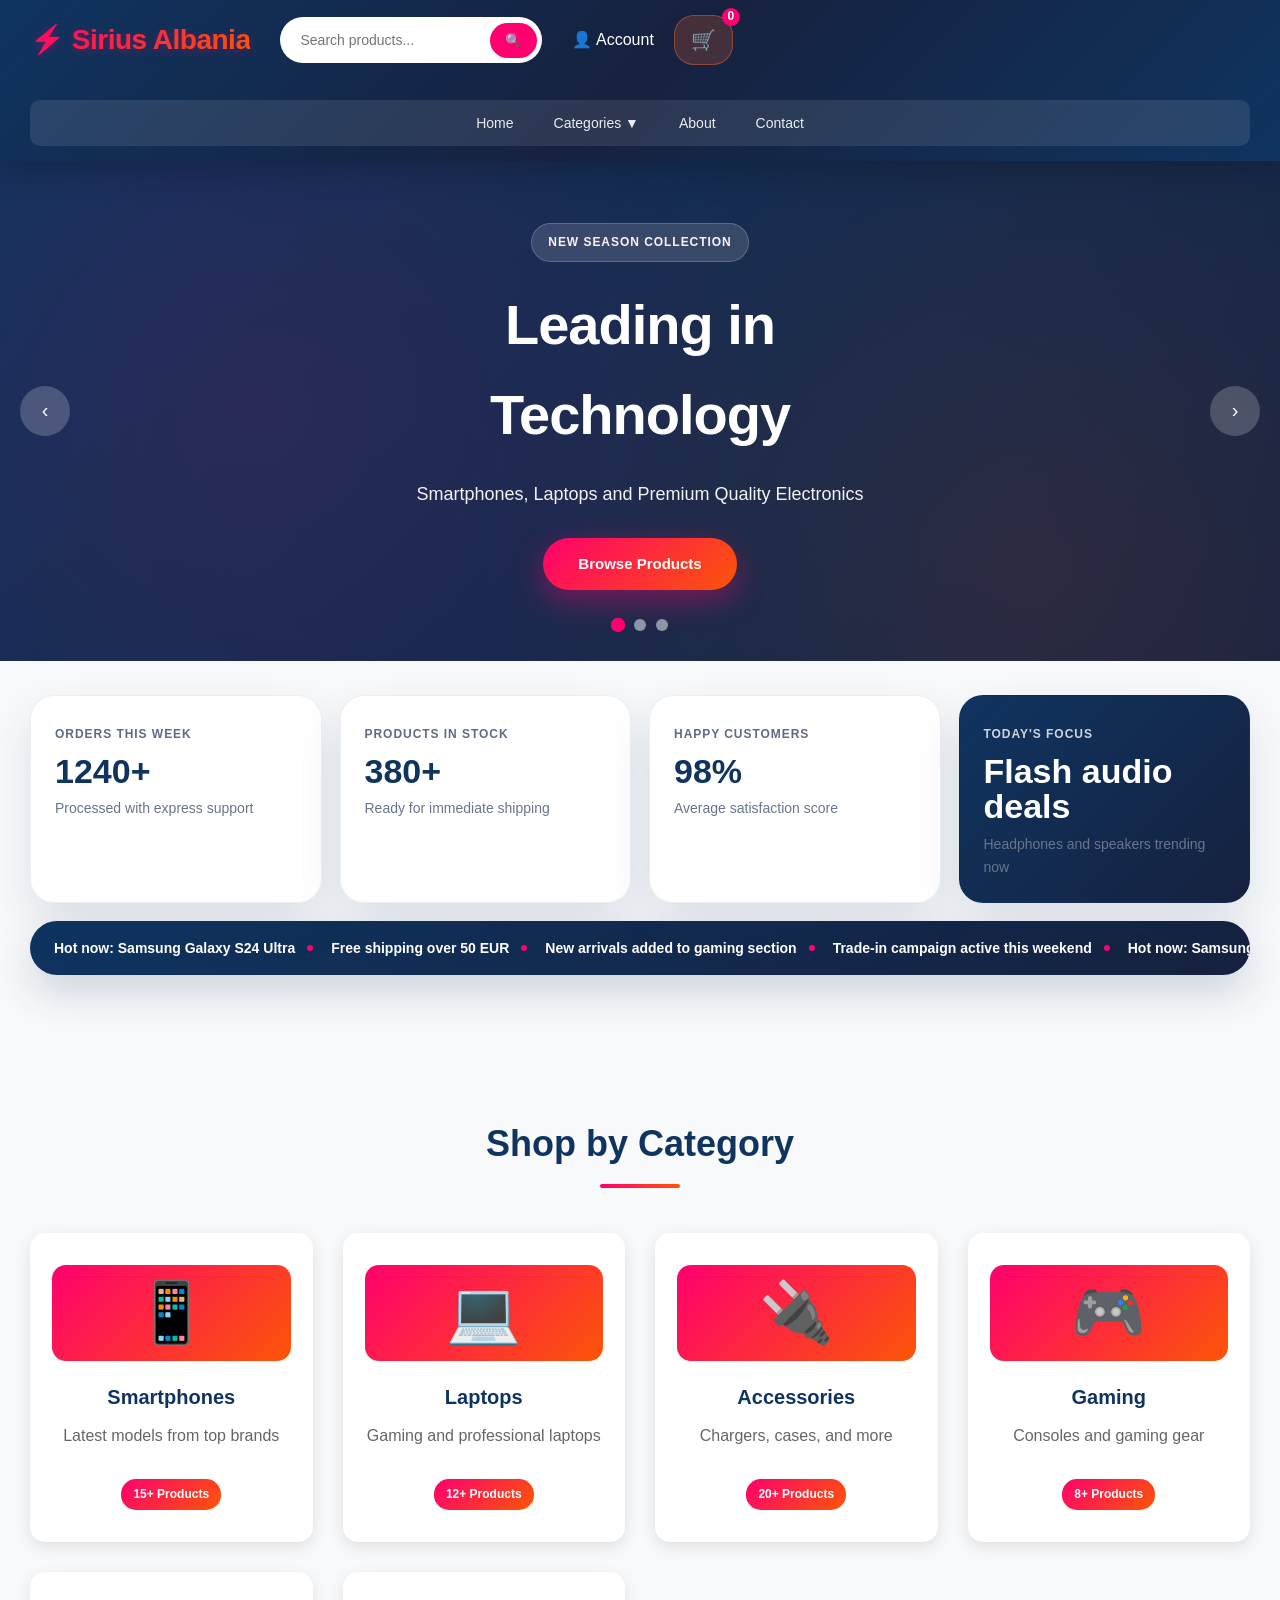
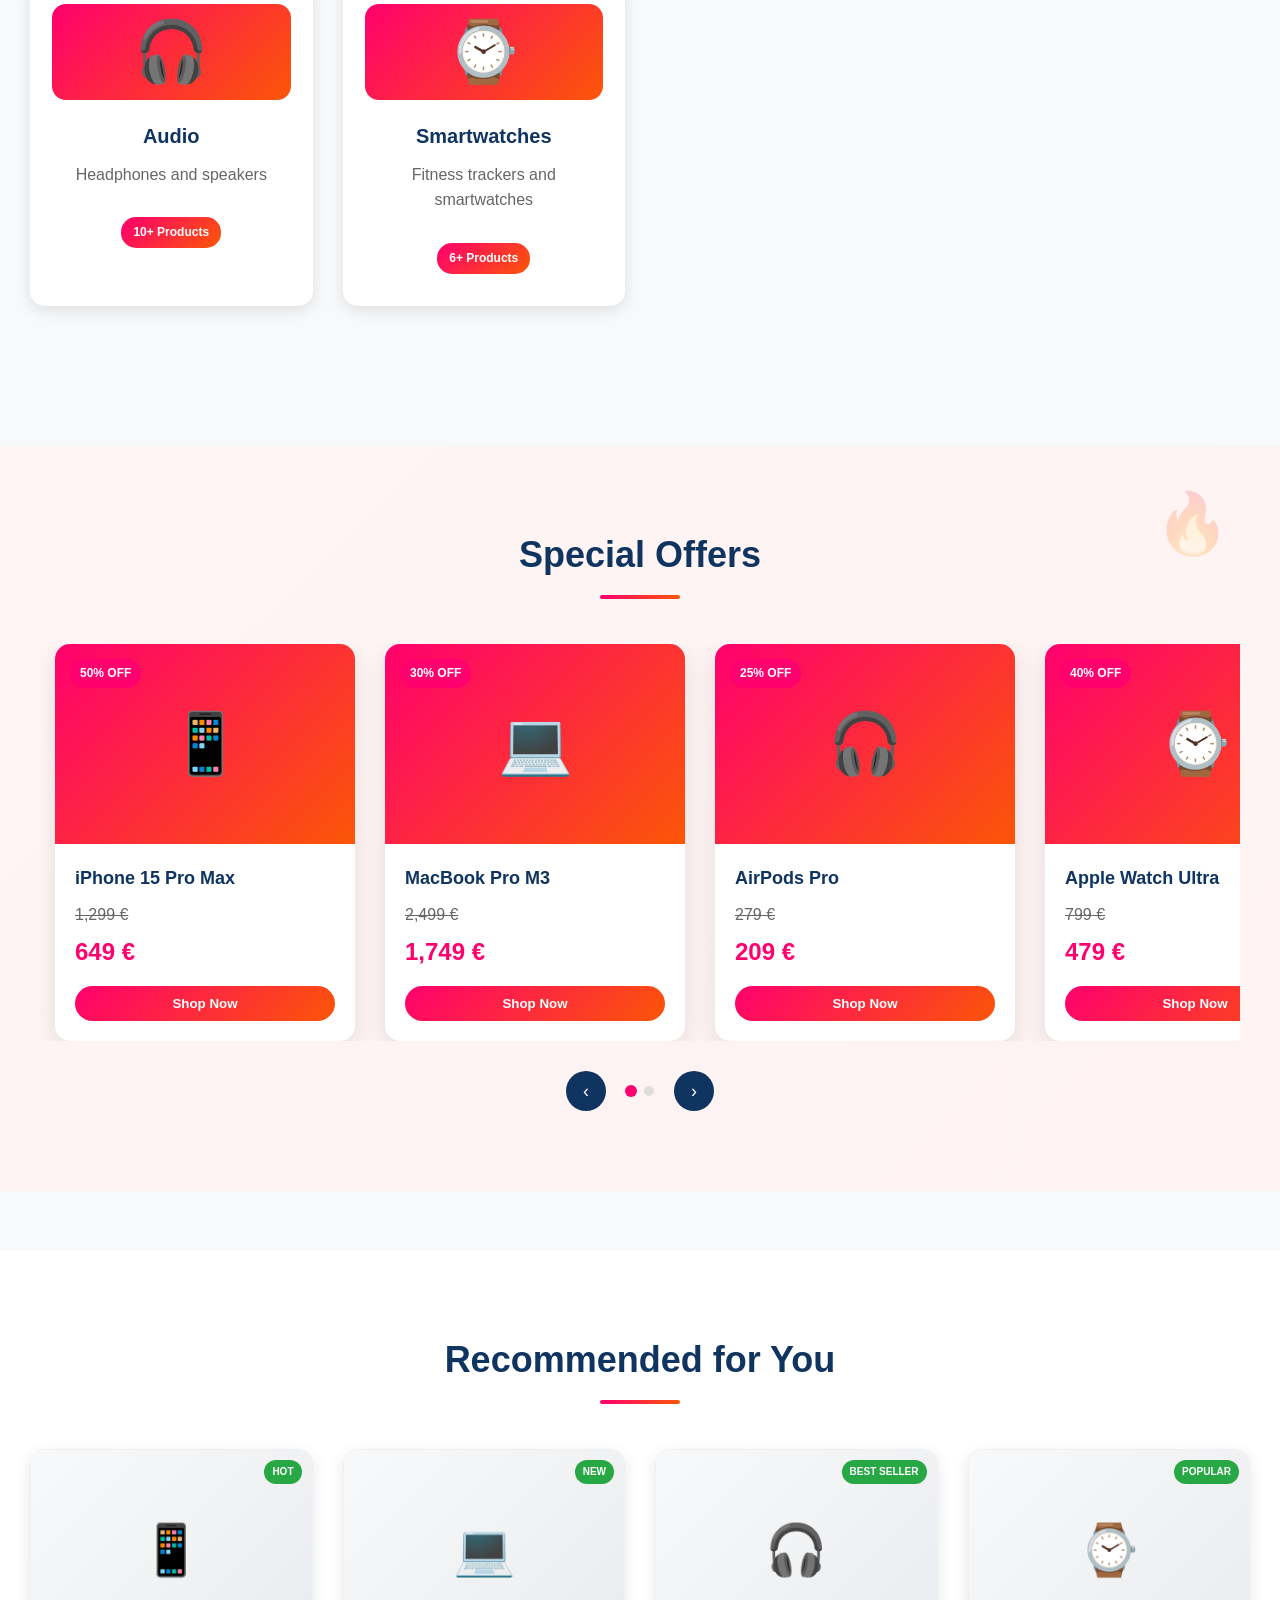
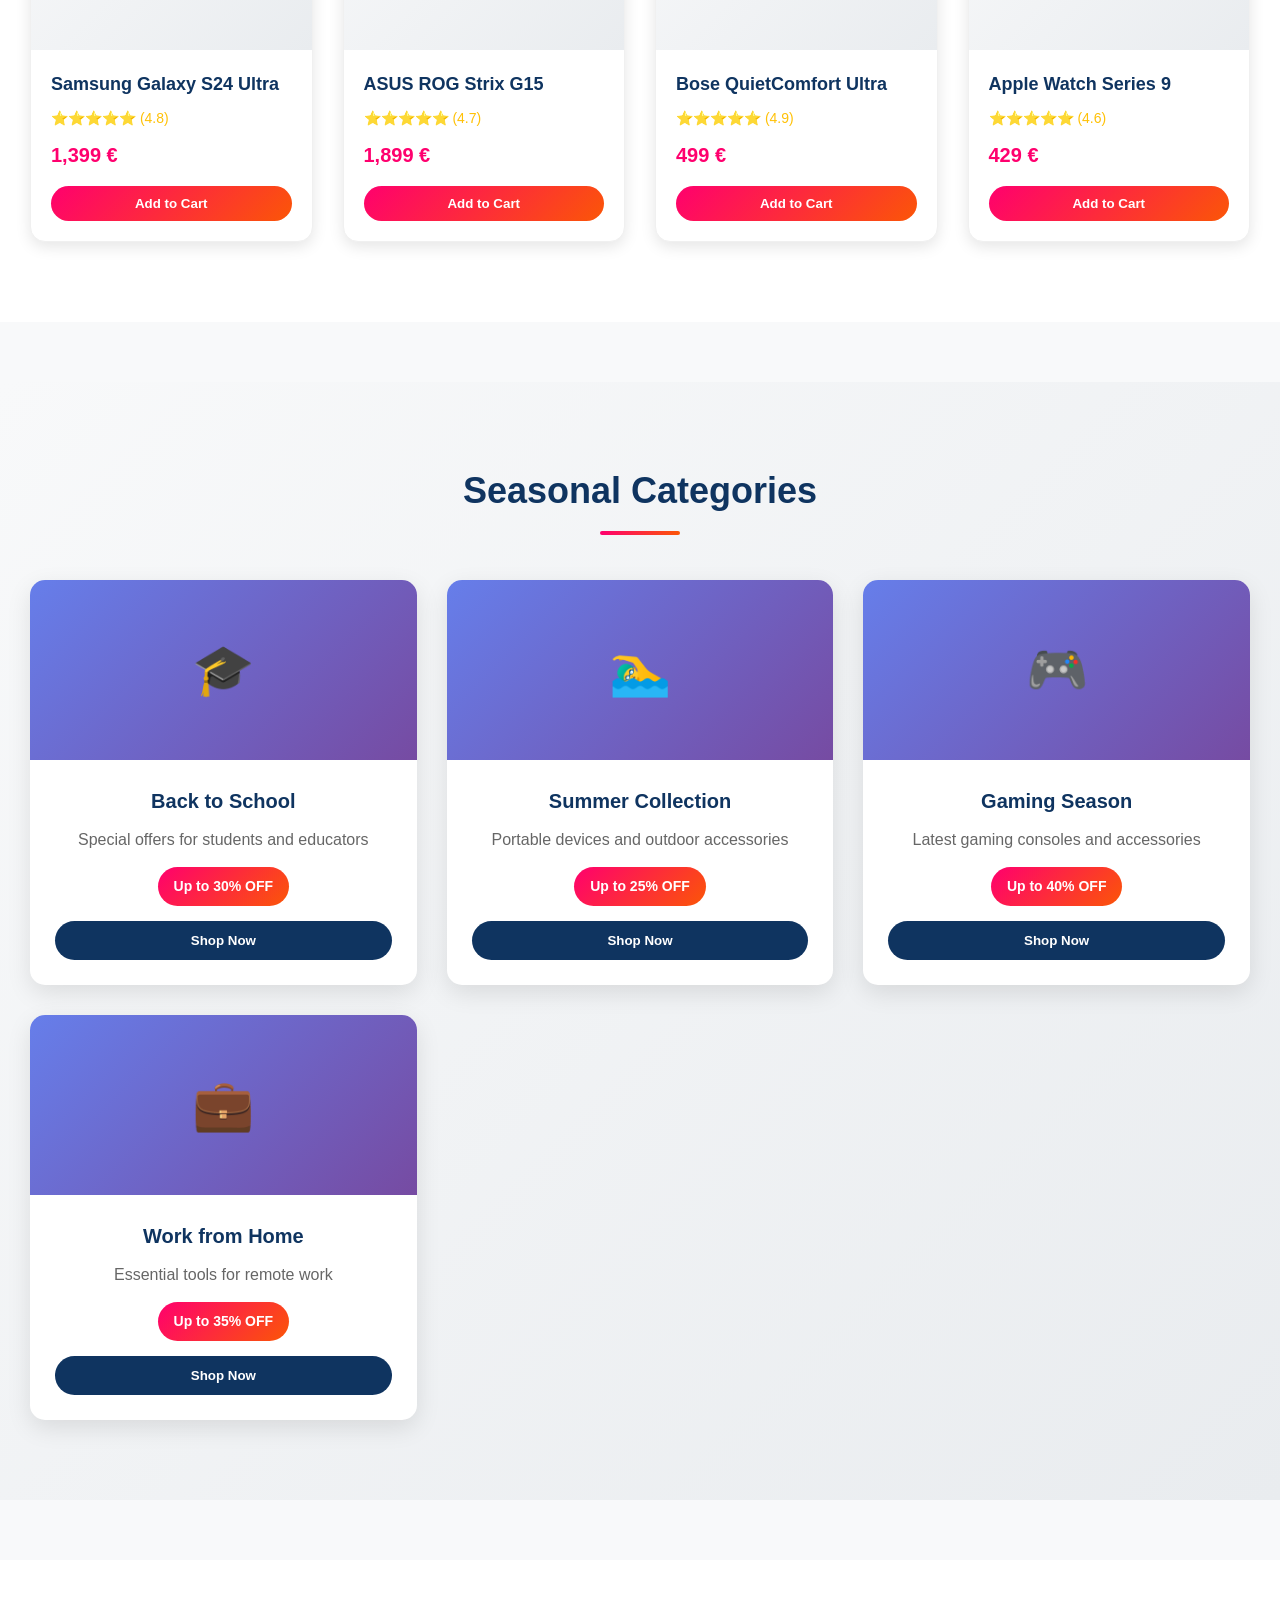
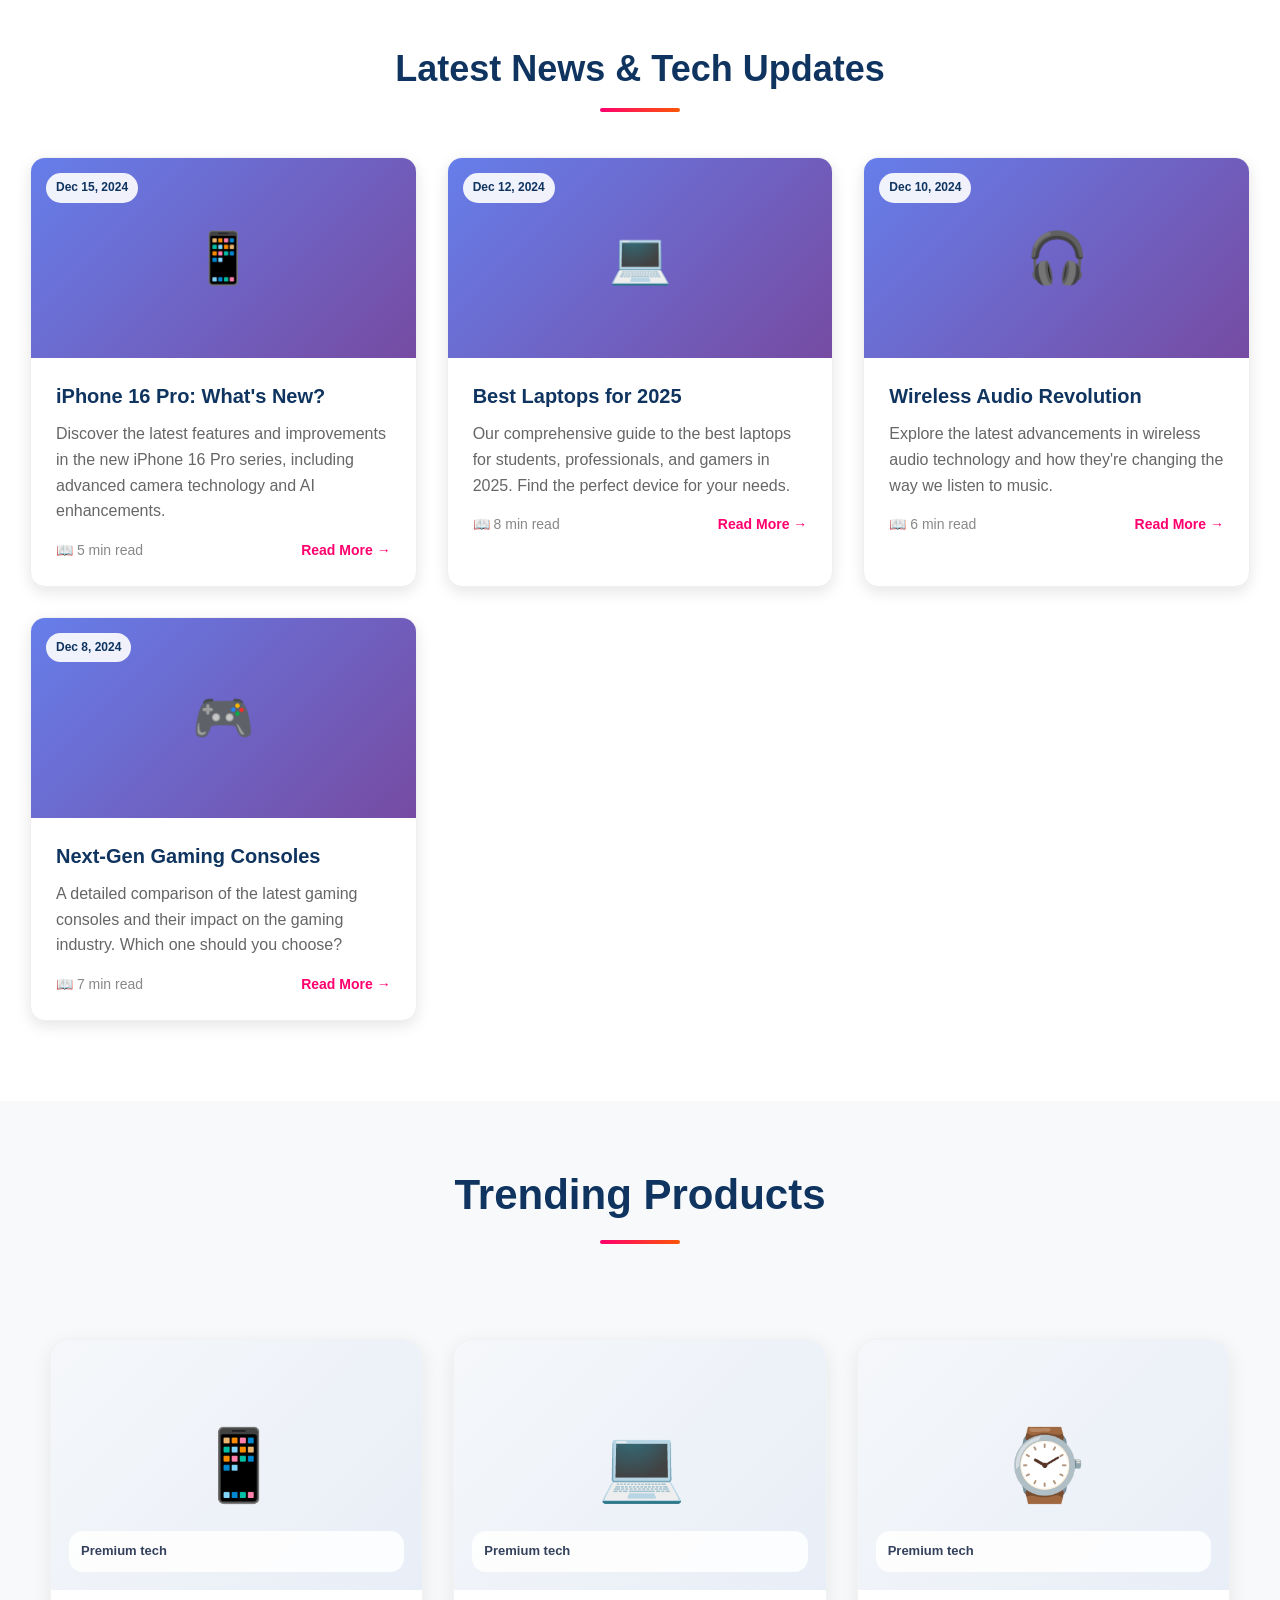
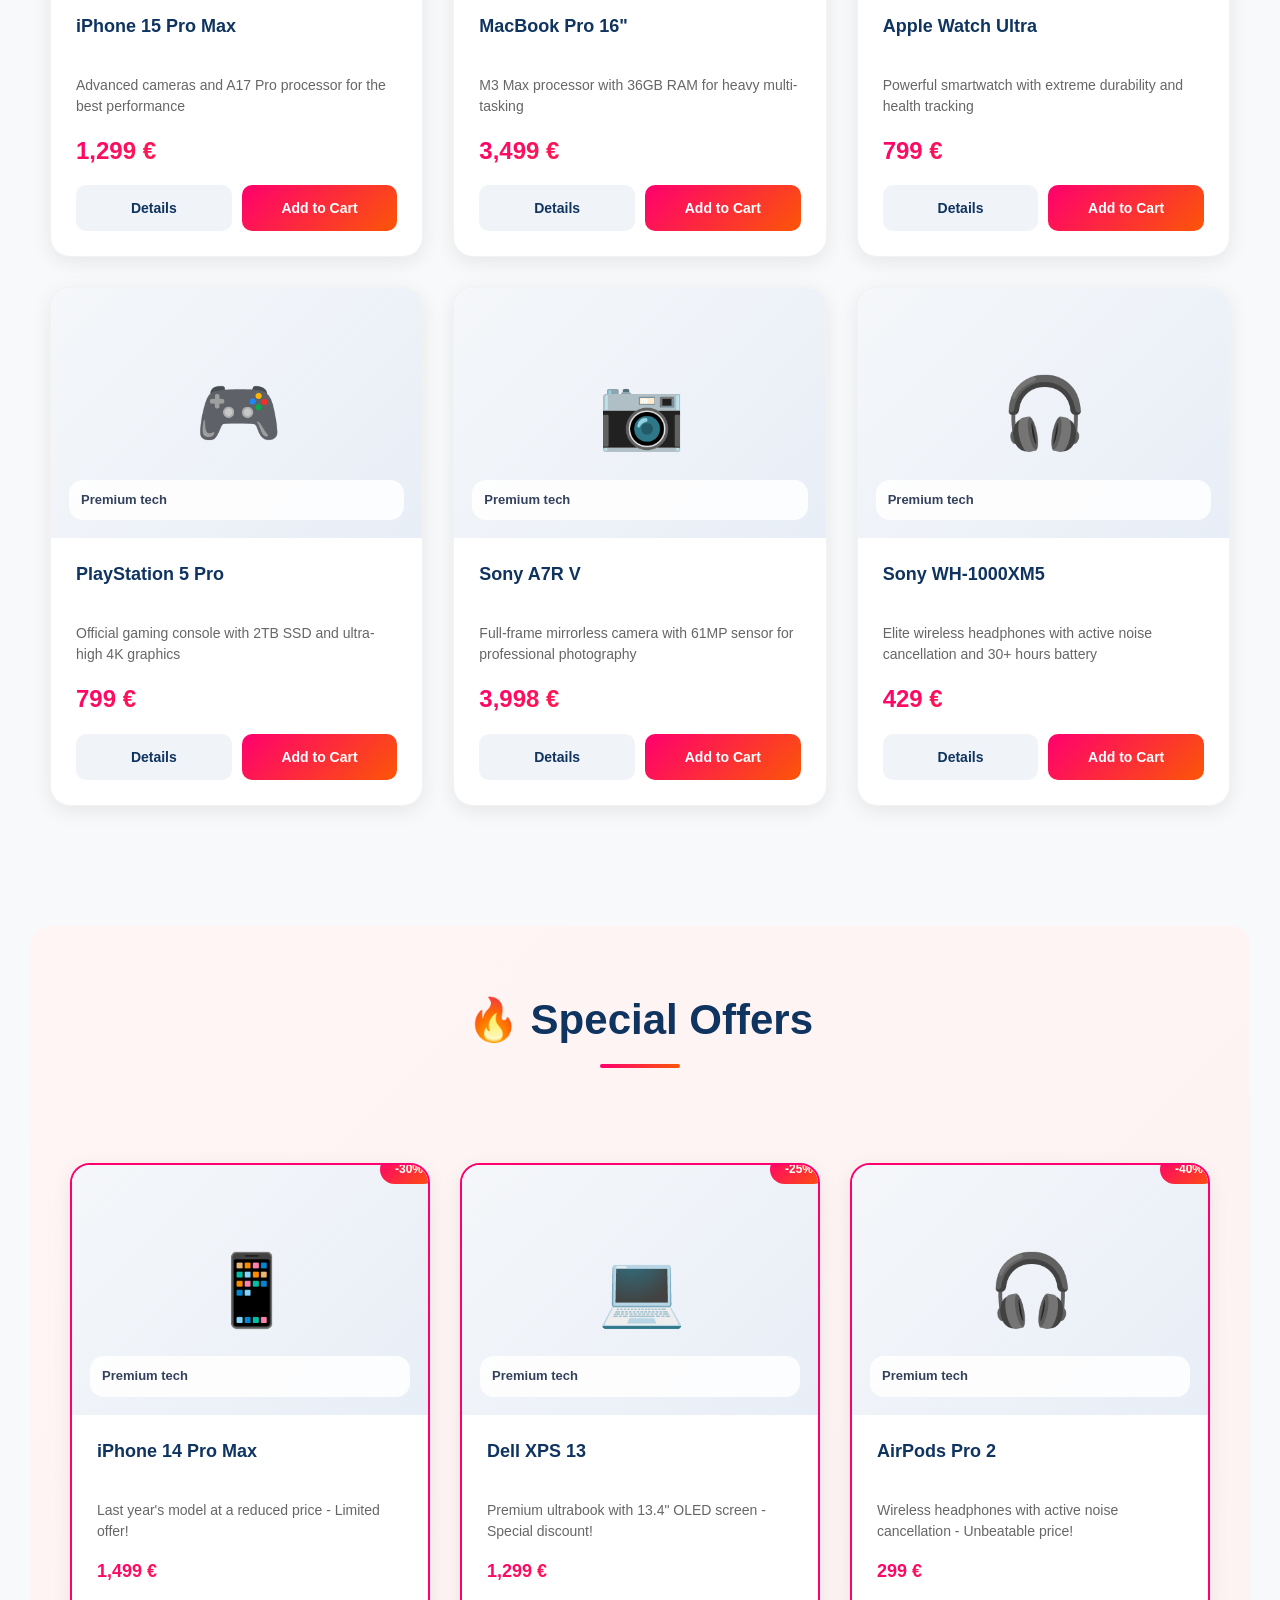
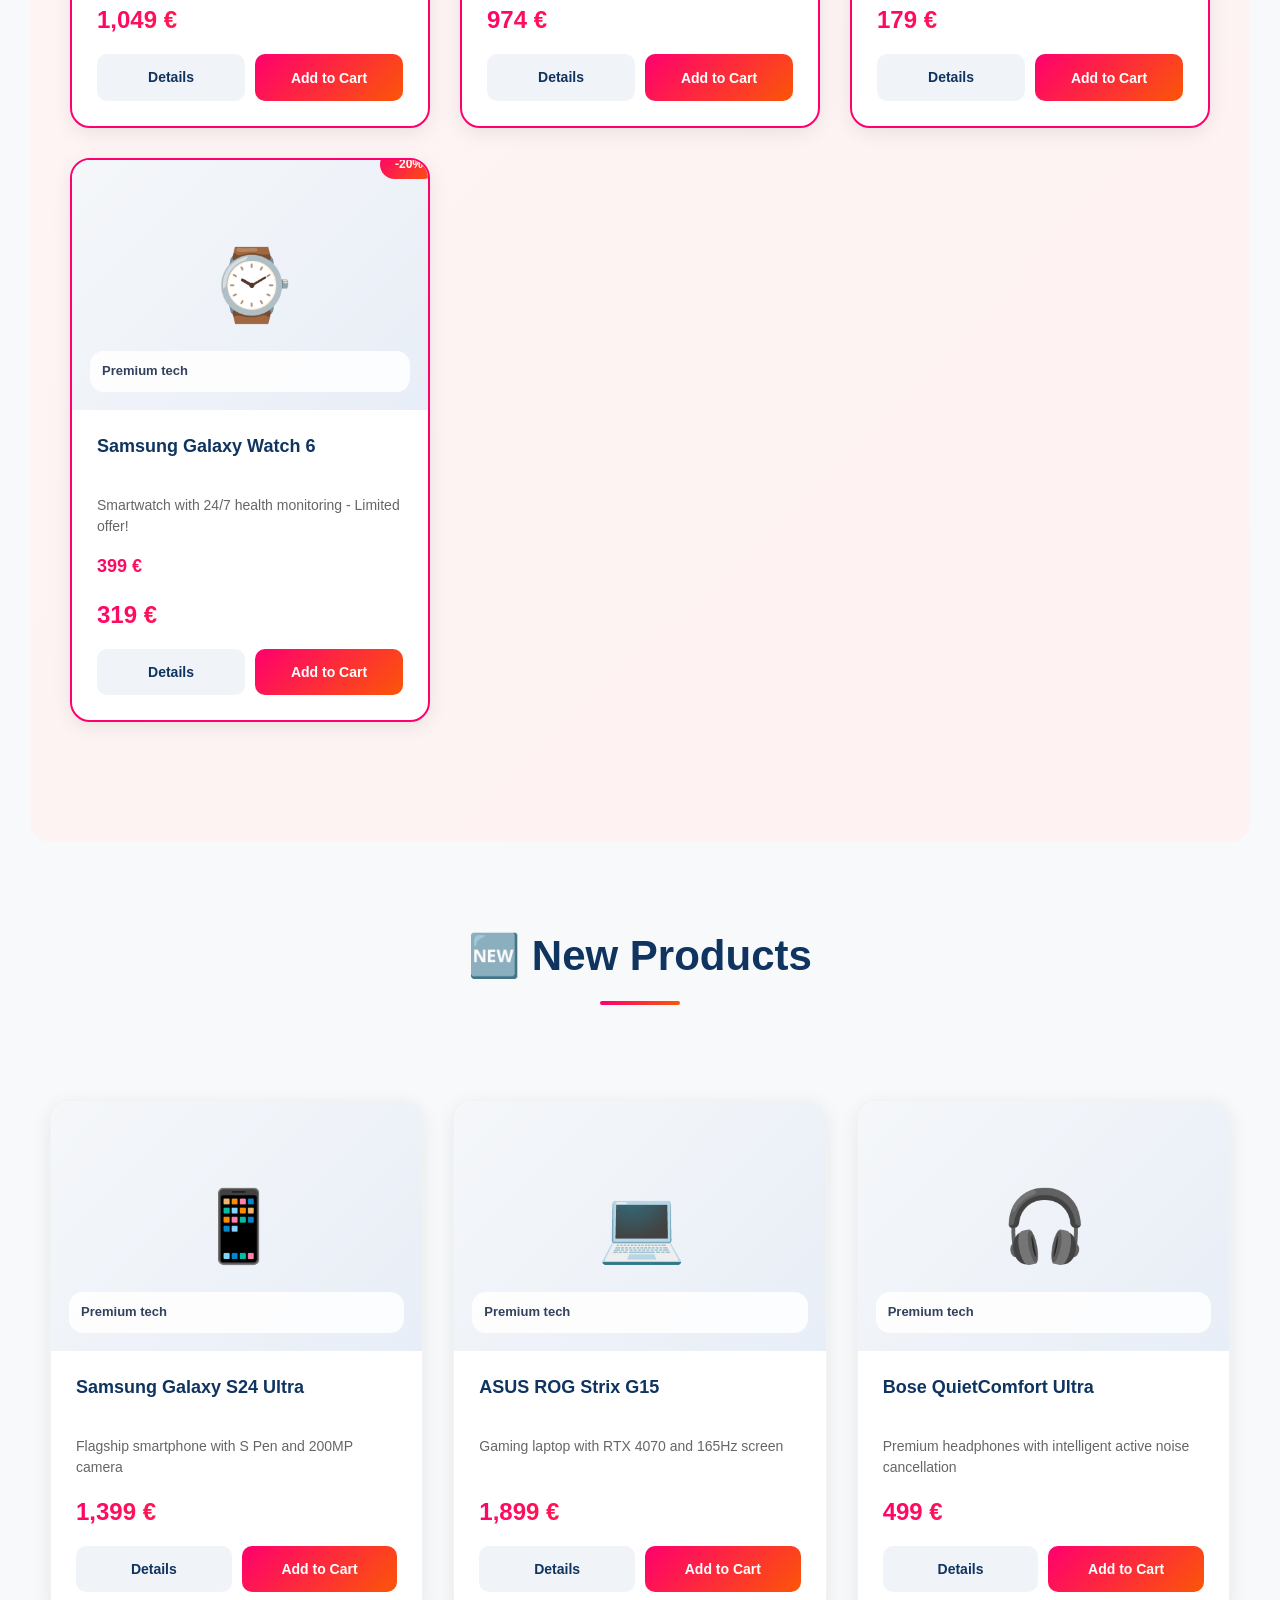
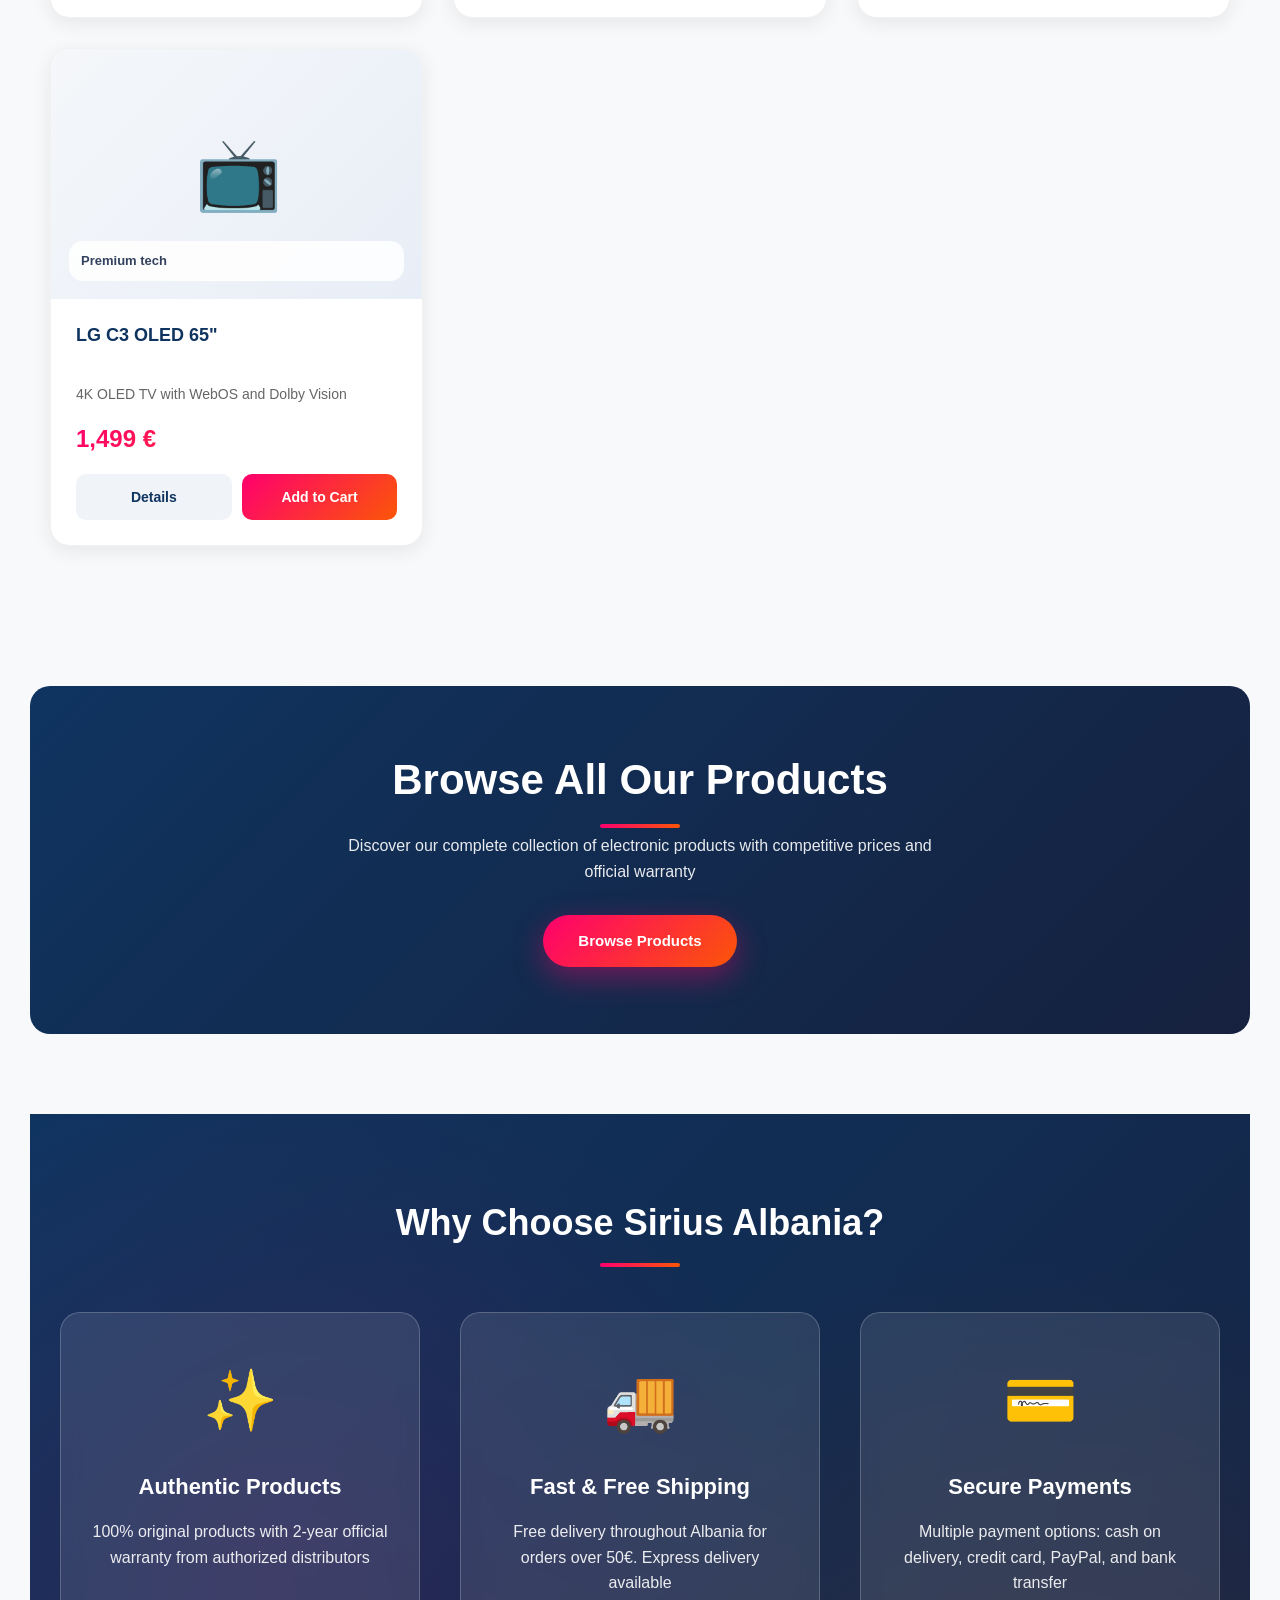
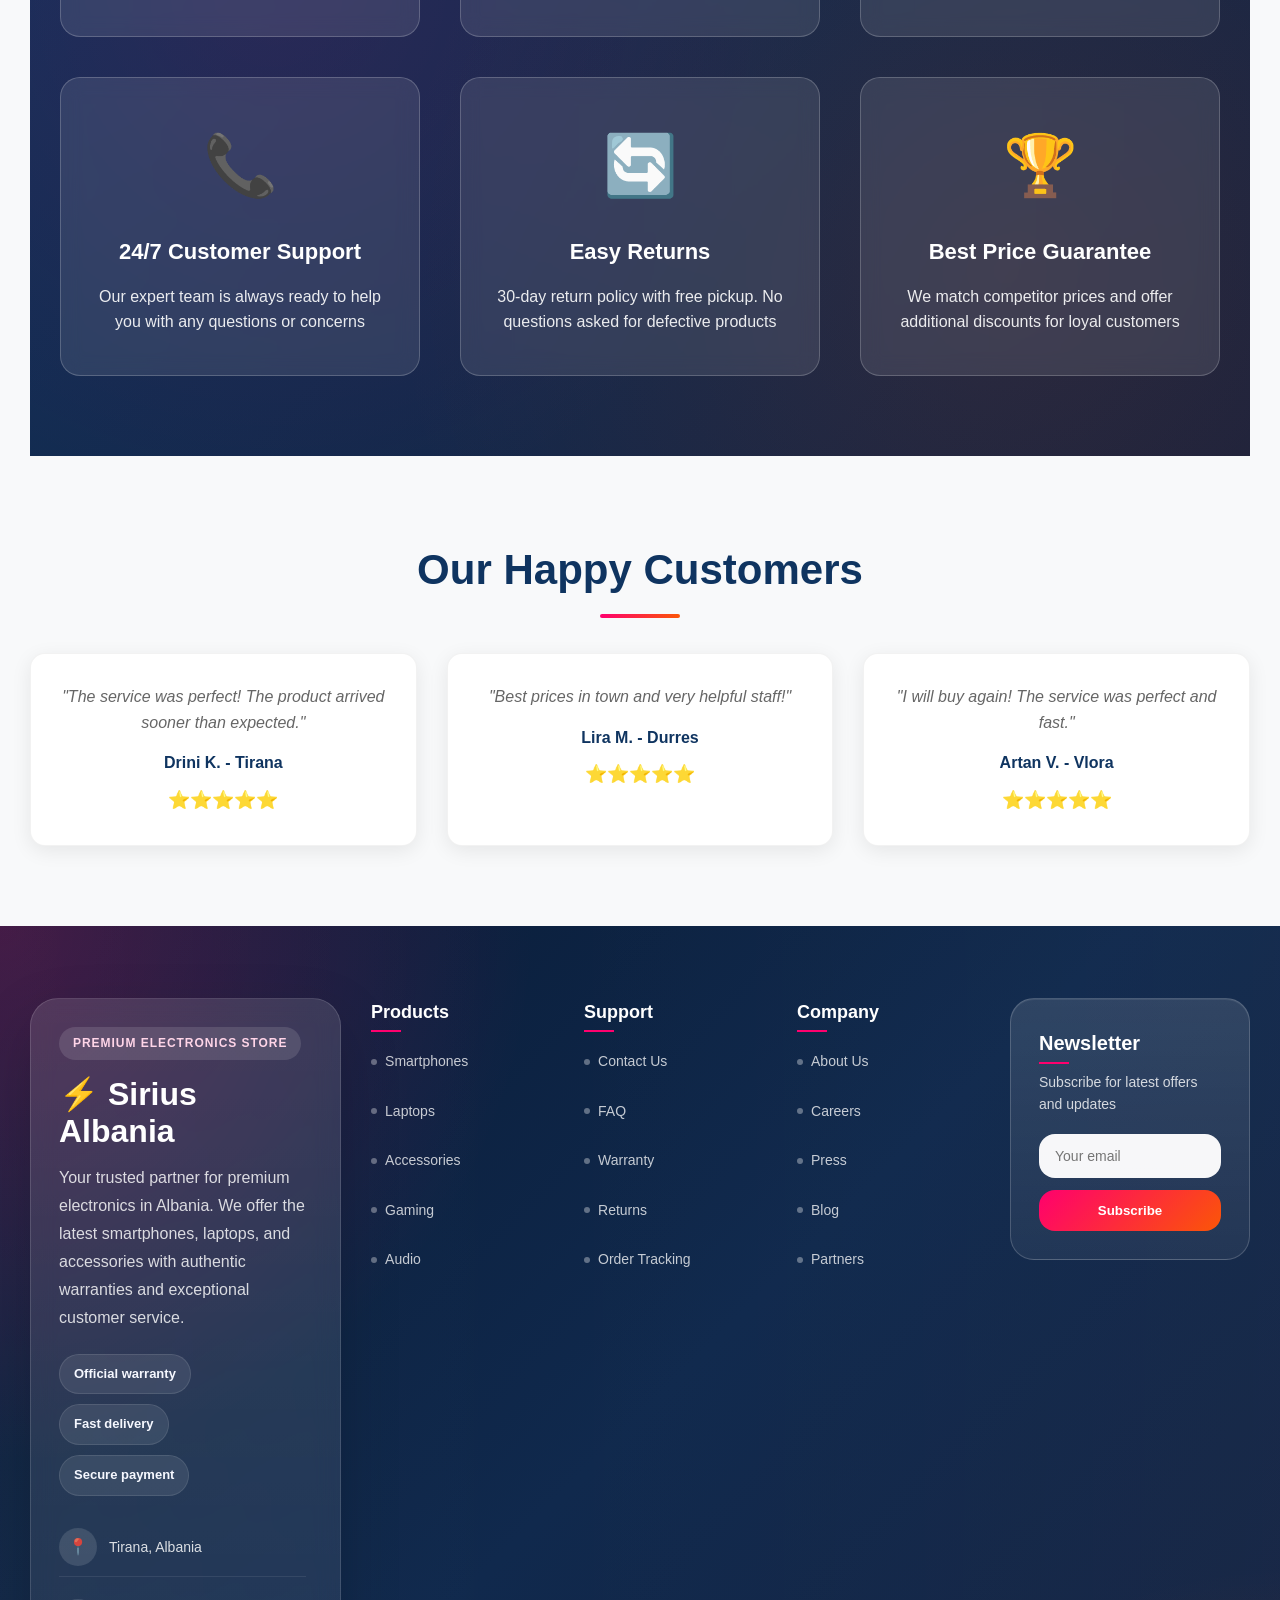
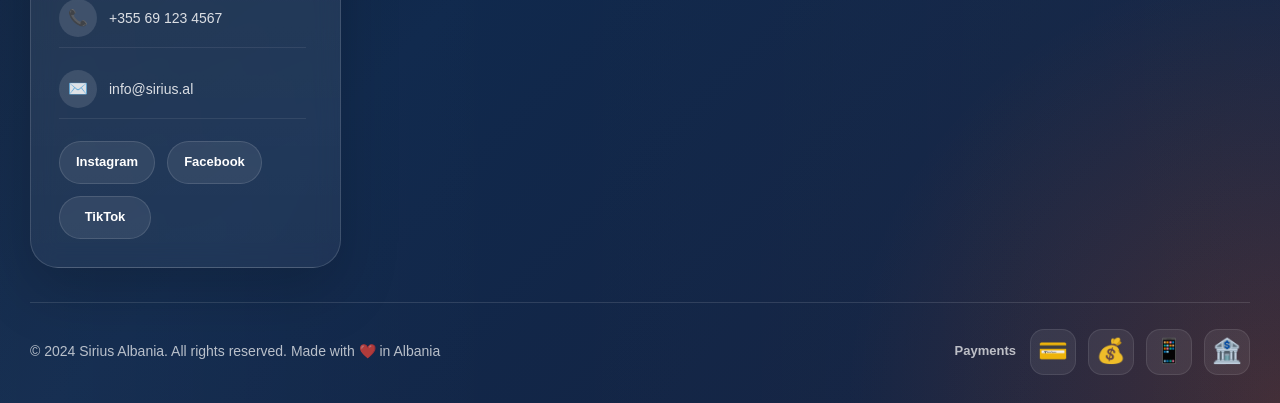
==== index.html @ 5121a11e "Add product details and products listing pages - Created product-details.html for individual product" ====
<!DOCTYPE html>
<html lang="en">
<head>
  <meta charset="UTF-8">
  <meta name="viewport" content="width=device-width, initial-scale=1.0">
  <meta name="description" content="Sirius Albania - Premium Electronics Sales - Smartphones, Laptops, High-Quality Accessories">
  <title>Sirius Albania - Smartphones, Laptops, Premium Electronics</title>
  <link rel="stylesheet" href="css/styles.css">
</head>
<body>

<header>
  <div class="container">
    <div class="header-top">
      <a href="index.html" class="logo">⚡ Sirius Albania</a>
      <div class="search-bar">
        <input type="text" placeholder="Search products..." class="search-input">
        <button class="search-btn">🔍</button>
      </div>
      <div class="header-actions">
        <a href="#" class="user-account">👤 Account</a>
        <a href="cart.html" class="cart-icon">🛒 <span class="cart-count">0</span></a>
      </div>
    </div>
    <nav>
      <ul>
        <li><a href="index.html">Home</a></li>
        <li class="category-dropdown">
          <a href="products.html">Categories ▼</a>
          <div class="category-dropdown-content">
            <a class="category-item" href="products.html?category=smartfone">
              <span class="category-icon">📱</span>
              <div>
                <strong>Smartphones</strong>
                <p>Latest mobile devices from top brands</p>
              </div>
            </a>
            <a class="category-item" href="products.html?category=smartwatch">
              <span class="category-icon">⌚</span>
              <div>
                <strong>Smartwatches</strong>
                <p>Fitness and wearable technology</p>
              </div>
            </a>
            <a class="category-item" href="products.html?category=aksesore">
              <span class="category-icon">🔌</span>
              <div>
                <strong>Accessories</strong>
                <p>Chargers, cases, headphones and more</p>
              </div>
            </a>
            <a class="category-item" href="products.html?category=laptope">
              <span class="category-icon">💻</span>
              <div>
                <strong>Laptops</strong>
                <p>Gaming, business and everyday laptops</p>
              </div>
            </a>
            <a class="category-item" href="products.html?category=desktop">
              <span class="category-icon">🖥️</span>
              <div>
                <strong>Desktop</strong>
                <p>Workstations, office tech and creator setups</p>
              </div>
            </a>
            <a class="category-item" href="products.html?category=displays">
              <span class="category-icon">📺</span>
              <div>
                <strong>Displays</strong>
                <p>TVs, monitors and visual entertainment gear</p>
              </div>
            </a>
            <a class="category-item" href="products.html?category=audio">
              <span class="category-icon">🎧</span>
              <div>
                <strong>Audio</strong>
                <p>Speakers, headphones and sound systems</p>
              </div>
            </a>
            <a class="category-item" href="products.html?category=gaming">
              <span class="category-icon">🎮</span>
              <div>
                <strong>Gaming</strong>
                <p>Consoles, controllers and accessories</p>
              </div>
            </a>
          </div>
        </li>
        <li><a href="about.html">About</a></li>
        <li><a href="contact.html">Contact</a></li>
      </ul>
    </nav>
  </div>
</header>

<div class="hero-slider">
  <div class="slider-container">
    <div class="slide active">
      <div class="slide-content">
        <span class="slide-tag">New season collection</span>
        <h1>Leading in Technology</h1>
        <p>Smartphones, Laptops and Premium Quality Electronics</p>
        <a href="products.html" class="btn">Browse Products</a>
      </div>
    </div>
    <div class="slide">
      <div class="slide-content">
        <span class="slide-tag">Limited time deals</span>
        <h1>Special Offers</h1>
        <p>Up to 50% off on selected smartphones and laptops</p>
        <a href="products.html?category=offers" class="btn">View Offers</a>
      </div>
    </div>
    <div class="slide">
      <div class="slide-content">
        <span class="slide-tag">Just landed</span>
        <h1>Latest Technology</h1>
        <p>Discover the newest gadgets and accessories</p>
        <a href="products.html?category=new" class="btn">New Arrivals</a>
      </div>
    </div>
  </div>
  <button class="slider-arrow prev">‹</button>
  <button class="slider-arrow next">›</button>
  <div class="slider-nav">
    <div class="slider-dot active"></div>
    <div class="slider-dot"></div>
    <div class="slider-dot"></div>
  </div>
</div>

<section class="live-band">
  <div class="container">
    <div class="live-band-grid">
      <div class="live-stat-card">
        <span class="live-stat-label">Orders this week</span>
        <strong class="live-stat-value" data-counter="1240">0</strong>
        <p>Processed with express support</p>
      </div>
      <div class="live-stat-card">
        <span class="live-stat-label">Products in stock</span>
        <strong class="live-stat-value" data-counter="380">0</strong>
        <p>Ready for immediate shipping</p>
      </div>
      <div class="live-stat-card">
        <span class="live-stat-label">Happy customers</span>
        <strong class="live-stat-value" data-counter="98">0</strong>
        <p>Average satisfaction score</p>
      </div>
      <div class="live-stat-card live-stat-card-accent">
        <span class="live-stat-label">Today&apos;s focus</span>
        <strong>Flash audio deals</strong>
        <p>Headphones and speakers trending now</p>
      </div>
    </div>
    <div class="live-ticker" aria-label="Store updates">
      <div class="live-ticker-track">
        <span>Hot now: Samsung Galaxy S24 Ultra</span>
        <span>Free shipping over 50 EUR</span>
        <span>New arrivals added to gaming section</span>
        <span>Trade-in campaign active this weekend</span>
        <span>Hot now: Samsung Galaxy S24 Ultra</span>
        <span>Free shipping over 50 EUR</span>
        <span>New arrivals added to gaming section</span>
        <span>Trade-in campaign active this weekend</span>
      </div>
    </div>
  </div>
</section>

<!-- Featured Categories Section -->
<section class="featured-categories">
  <div class="container">
    <h2>Shop by Category</h2>
    <div class="categories-grid">
      <div class="category-card" onclick="window.location.href='products.html?category=smartfone'">
        <span class="category-icon">📱</span>
        <h3>Smartphones</h3>
        <p>Latest models from top brands</p>
        <span class="category-count">15+ Products</span>
      </div>
      <div class="category-card" onclick="window.location.href='products.html?category=laptope'">
        <span class="category-icon">💻</span>
        <h3>Laptops</h3>
        <p>Gaming and professional laptops</p>
        <span class="category-count">12+ Products</span>
      </div>
      <div class="category-card" onclick="window.location.href='products.html?category=aksesore'">
        <span class="category-icon">🔌</span>
        <h3>Accessories</h3>
        <p>Chargers, cases, and more</p>
        <span class="category-count">20+ Products</span>
      </div>
      <div class="category-card" onclick="window.location.href='products.html?category=gaming'">
        <span class="category-icon">🎮</span>
        <h3>Gaming</h3>
        <p>Consoles and gaming gear</p>
        <span class="category-count">8+ Products</span>
      </div>
      <div class="category-card" onclick="window.location.href='products.html?category=audio'">
        <span class="category-icon">🎧</span>
        <h3>Audio</h3>
        <p>Headphones and speakers</p>
        <span class="category-count">10+ Products</span>
      </div>
      <div class="category-card" onclick="window.location.href='products.html?category=smartwatch'">
        <span class="category-icon">⌚</span>
        <h3>Smartwatches</h3>
        <p>Fitness trackers and smartwatches</p>
        <span class="category-count">6+ Products</span>
      </div>
    </div>
  </div>
</section>

<!-- Promotions Section -->
<section class="promotions-section">
  <div class="container">
    <h2>Special Offers</h2>
    <div class="promotions-slider">
      <div class="promotions-container">
        <div class="promotion-card">
          <div class="promotion-image">
            📱
            <div class="promotion-badge">50% OFF</div>
          </div>
          <div class="promotion-info">
            <h3>iPhone 15 Pro Max</h3>
            <div class="old-price">1,299 €</div>
            <div class="new-price">649 €</div>
            <button class="promotion-btn">Shop Now</button>
          </div>
        </div>
        <div class="promotion-card">
          <div class="promotion-image">
            💻
            <div class="promotion-badge">30% OFF</div>
          </div>
          <div class="promotion-info">
            <h3>MacBook Pro M3</h3>
            <div class="old-price">2,499 €</div>
            <div class="new-price">1,749 €</div>
            <button class="promotion-btn">Shop Now</button>
          </div>
        </div>
        <div class="promotion-card">
          <div class="promotion-image">
            🎧
            <div class="promotion-badge">25% OFF</div>
          </div>
          <div class="promotion-info">
            <h3>AirPods Pro</h3>
            <div class="old-price">279 €</div>
            <div class="new-price">209 €</div>
            <button class="promotion-btn">Shop Now</button>
          </div>
        </div>
        <div class="promotion-card">
          <div class="promotion-image">
            ⌚
            <div class="promotion-badge">40% OFF</div>
          </div>
          <div class="promotion-info">
            <h3>Apple Watch Ultra</h3>
            <div class="old-price">799 €</div>
            <div class="new-price">479 €</div>
            <button class="promotion-btn">Shop Now</button>
          </div>
        </div>
        <div class="promotion-card">
          <div class="promotion-image">
            🎮
            <div class="promotion-badge">20% OFF</div>
          </div>
          <div class="promotion-info">
            <h3>PlayStation 5</h3>
            <div class="old-price">499 €</div>
            <div class="new-price">399 €</div>
            <button class="promotion-btn">Shop Now</button>
          </div>
        </div>
      </div>
    </div>
    <div class="slider-controls">
      <button class="slider-btn prev">‹</button>
      <div class="slider-indicators">
        <div class="slider-indicator active"></div>
        <div class="slider-indicator"></div>
        <div class="slider-indicator"></div>
      </div>
      <button class="slider-btn next">›</button>
    </div>
  </div>
</section>

<!-- Recommended Products Section -->
<section class="recommended-section">
  <div class="container">
    <h2>Recommended for You</h2>
    <div class="recommended-grid">
      <div class="recommended-card">
        <div class="recommended-image">
          📱
          <div class="recommended-badge">Hot</div>
        </div>
        <div class="recommended-info">
          <h3>Samsung Galaxy S24 Ultra</h3>
          <div class="rating">⭐⭐⭐⭐⭐ (4.8)</div>
          <div class="price">1,399 €</div>
          <button class="recommended-btn">Add to Cart</button>
        </div>
      </div>
      <div class="recommended-card">
        <div class="recommended-image">
          💻
          <div class="recommended-badge">New</div>
        </div>
        <div class="recommended-info">
          <h3>ASUS ROG Strix G15</h3>
          <div class="rating">⭐⭐⭐⭐⭐ (4.7)</div>
          <div class="price">1,899 €</div>
          <button class="recommended-btn">Add to Cart</button>
        </div>
      </div>
      <div class="recommended-card">
        <div class="recommended-image">
          🎧
          <div class="recommended-badge">Best Seller</div>
        </div>
        <div class="recommended-info">
          <h3>Bose QuietComfort Ultra</h3>
          <div class="rating">⭐⭐⭐⭐⭐ (4.9)</div>
          <div class="price">499 €</div>
          <button class="recommended-btn">Add to Cart</button>
        </div>
      </div>
      <div class="recommended-card">
        <div class="recommended-image">
          ⌚
          <div class="recommended-badge">Popular</div>
        </div>
        <div class="recommended-info">
          <h3>Apple Watch Series 9</h3>
          <div class="rating">⭐⭐⭐⭐⭐ (4.6)</div>
          <div class="price">429 €</div>
          <button class="recommended-btn">Add to Cart</button>
        </div>
      </div>
    </div>
  </div>
</section>

<!-- Seasonal Categories Section -->
<section class="seasonal-section">
  <div class="container">
    <h2>Seasonal Categories</h2>
    <div class="seasonal-grid">
      <div class="seasonal-card">
        <div class="seasonal-image">
          🎓
          <div class="seasonal-overlay">
            <div class="seasonal-overlay-text">Back to School</div>
          </div>
        </div>
        <div class="seasonal-info">
          <h3>Back to School</h3>
          <p>Special offers for students and educators</p>
          <div class="seasonal-discount">Up to 30% OFF</div>
          <button class="seasonal-btn">Shop Now</button>
        </div>
      </div>
      <div class="seasonal-card">
        <div class="seasonal-image">
          🏊‍♂️
          <div class="seasonal-overlay">
            <div class="seasonal-overlay-text">Summer Collection</div>
          </div>
        </div>
        <div class="seasonal-info">
          <h3>Summer Collection</h3>
          <p>Portable devices and outdoor accessories</p>
          <div class="seasonal-discount">Up to 25% OFF</div>
          <button class="seasonal-btn">Shop Now</button>
        </div>
      </div>
      <div class="seasonal-card">
        <div class="seasonal-image">
          🎮
          <div class="seasonal-overlay">
            <div class="seasonal-overlay-text">Gaming Season</div>
          </div>
        </div>
        <div class="seasonal-info">
          <h3>Gaming Season</h3>
          <p>Latest gaming consoles and accessories</p>
          <div class="seasonal-discount">Up to 40% OFF</div>
          <button class="seasonal-btn">Shop Now</button>
        </div>
      </div>
      <div class="seasonal-card">
        <div class="seasonal-image">
          💼
          <div class="seasonal-overlay">
            <div class="seasonal-overlay-text">Work from Home</div>
          </div>
        </div>
        <div class="seasonal-info">
          <h3>Work from Home</h3>
          <p>Essential tools for remote work</p>
          <div class="seasonal-discount">Up to 35% OFF</div>
          <button class="seasonal-btn">Shop Now</button>
        </div>
      </div>
    </div>
  </div>
</section>

<!-- News & Blog Section -->
<section class="news-section">
  <div class="container">
    <h2>Latest News & Tech Updates</h2>
    <div class="news-grid">
      <div class="news-card">
        <div class="news-image">
          📱
          <div class="news-date">Dec 15, 2024</div>
        </div>
        <div class="news-content">
          <h3>iPhone 16 Pro: What's New?</h3>
          <p>Discover the latest features and improvements in the new iPhone 16 Pro series, including advanced camera technology and AI enhancements.</p>
          <div class="news-meta">
            <span>📖 5 min read</span>
            <a href="#" class="news-read-more">Read More →</a>
          </div>
        </div>
      </div>
      <div class="news-card">
        <div class="news-image">
          💻
          <div class="news-date">Dec 12, 2024</div>
        </div>
        <div class="news-content">
          <h3>Best Laptops for 2025</h3>
          <p>Our comprehensive guide to the best laptops for students, professionals, and gamers in 2025. Find the perfect device for your needs.</p>
          <div class="news-meta">
            <span>📖 8 min read</span>
            <a href="#" class="news-read-more">Read More →</a>
          </div>
        </div>
      </div>
      <div class="news-card">
        <div class="news-image">
          🎧
          <div class="news-date">Dec 10, 2024</div>
        </div>
        <div class="news-content">
          <h3>Wireless Audio Revolution</h3>
          <p>Explore the latest advancements in wireless audio technology and how they're changing the way we listen to music.</p>
          <div class="news-meta">
            <span>📖 6 min read</span>
            <a href="#" class="news-read-more">Read More →</a>
          </div>
        </div>
      </div>
      <div class="news-card">
        <div class="news-image">
          🎮
          <div class="news-date">Dec 8, 2024</div>
        </div>
        <div class="news-content">
          <h3>Next-Gen Gaming Consoles</h3>
          <p>A detailed comparison of the latest gaming consoles and their impact on the gaming industry. Which one should you choose?</p>
          <div class="news-meta">
            <span>📖 7 min read</span>
            <a href="#" class="news-read-more">Read More →</a>
          </div>
        </div>
      </div>
    </div>
  </div>
</section>

<main>
  <div class="container">
    <!-- Featured Products Section -->
    <section>
      <h2>Trending Products</h2>
      <div class="products-grid">
        <div class="product-card">
          <div class="product-image">📱</div>
          <div class="product-info">
            <h3 class="product-name">iPhone 15 Pro Max</h3>
            <p class="product-description">Advanced cameras and A17 Pro processor for the best performance</p>
            <p class="product-price">1,299 €</p>
            <div class="product-actions">
              <a href="product-details.html" class="btn-view">Details</a>
              <button class="btn-add">Add to Cart</button>
            </div>
          </div>
        </div>

        <div class="product-card">
          <div class="product-image">💻</div>
          <div class="product-info">
            <h3 class="product-name">MacBook Pro 16"</h3>
            <p class="product-description">M3 Max processor with 36GB RAM for heavy multi-tasking</p>
            <p class="product-price">3,499 €</p>
            <div class="product-actions">
              <a href="product-details.html" class="btn-view">Details</a>
              <button class="btn-add">Add to Cart</button>
            </div>
          </div>
        </div>

        <div class="product-card">
          <div class="product-image">⌚</div>
          <div class="product-info">
            <h3 class="product-name">Apple Watch Ultra</h3>
            <p class="product-description">Powerful smartwatch with extreme durability and health tracking</p>
            <p class="product-price">799 €</p>
            <div class="product-actions">
              <a href="product-details.html" class="btn-view">Details</a>
              <button class="btn-add">Add to Cart</button>
            </div>
          </div>
        </div>

        <div class="product-card">
          <div class="product-image">🎮</div>
          <div class="product-info">
            <h3 class="product-name">PlayStation 5 Pro</h3>
            <p class="product-description">Official gaming console with 2TB SSD and ultra-high 4K graphics</p>
            <p class="product-price">799 €</p>
            <div class="product-actions">
              <a href="product-details.html" class="btn-view">Details</a>
              <button class="btn-add">Add to Cart</button>
            </div>
          </div>
        </div>

        <div class="product-card">
          <div class="product-image">📷</div>
          <div class="product-info">
            <h3 class="product-name">Sony A7R V</h3>
            <p class="product-description">Full-frame mirrorless camera with 61MP sensor for professional photography</p>
            <p class="product-price">3,998 €</p>
            <div class="product-actions">
              <a href="product-details.html" class="btn-view">Details</a>
              <button class="btn-add">Add to Cart</button>
            </div>
          </div>
        </div>

        <div class="product-card">
          <div class="product-image">🎧</div>
          <div class="product-info">
            <h3 class="product-name">Sony WH-1000XM5</h3>
            <p class="product-description">Elite wireless headphones with active noise cancellation and 30+ hours battery</p>
            <p class="product-price">429 €</p>
            <div class="product-actions">
              <a href="product-details.html" class="btn-view">Details</a>
              <button class="btn-add">Add to Cart</button>
            </div>
          </div>
        </div>
      </div>
    </section>

    <!-- Special Offers Section -->
    <section style="background: linear-gradient(135deg, #fff5f5 0%, #fef2f2 100%); padding: 60px 20px; margin: 60px 0; border-radius: 20px;">
      <h2 style="color: #0f3460; text-align: center; margin-bottom: 50px;">🔥 Special Offers</h2>
      <div class="products-grid">
        <div class="product-card" style="border: 2px solid #ff006e; position: relative;">
          <div style="position: absolute; top: -10px; right: -10px; background: linear-gradient(135deg, #ff006e, #fb5607); color: white; padding: 5px 15px; border-radius: 20px; font-size: 12px; font-weight: 700; z-index: 10;">-30%</div>
          <div class="product-image">📱</div>
          <div class="product-info">
            <h3 class="product-name">iPhone 14 Pro Max</h3>
            <p class="product-description">Last year's model at a reduced price - Limited offer!</p>
            <p class="product-price" style="text-decoration: line-through; color: #666; font-size: 18px;">1,499 €</p>
            <p class="product-price" style="color: #ff006e;">1,049 €</p>
            <div class="product-actions">
              <a href="product-details.html" class="btn-view">Details</a>
              <button class="btn-add">Add to Cart</button>
            </div>
          </div>
        </div>

        <div class="product-card" style="border: 2px solid #ff006e; position: relative;">
          <div style="position: absolute; top: -10px; right: -10px; background: linear-gradient(135deg, #ff006e, #fb5607); color: white; padding: 5px 15px; border-radius: 20px; font-size: 12px; font-weight: 700; z-index: 10;">-25%</div>
          <div class="product-image">💻</div>
          <div class="product-info">
            <h3 class="product-name">Dell XPS 13</h3>
            <p class="product-description">Premium ultrabook with 13.4" OLED screen - Special discount!</p>
            <p class="product-price" style="text-decoration: line-through; color: #666; font-size: 18px;">1,299 €</p>
            <p class="product-price" style="color: #ff006e;">974 €</p>
            <div class="product-actions">
              <a href="product-details.html" class="btn-view">Details</a>
              <button class="btn-add">Add to Cart</button>
            </div>
          </div>
        </div>

        <div class="product-card" style="border: 2px solid #ff006e; position: relative;">
          <div style="position: absolute; top: -10px; right: -10px; background: linear-gradient(135deg, #ff006e, #fb5607); color: white; padding: 5px 15px; border-radius: 20px; font-size: 12px; font-weight: 700; z-index: 10;">-40%</div>
          <div class="product-image">🎧</div>
          <div class="product-info">
            <h3 class="product-name">AirPods Pro 2</h3>
            <p class="product-description">Wireless headphones with active noise cancellation - Unbeatable price!</p>
            <p class="product-price" style="text-decoration: line-through; color: #666; font-size: 18px;">299 €</p>
            <p class="product-price" style="color: #ff006e;">179 €</p>
            <div class="product-actions">
              <a href="product-details.html" class="btn-view">Details</a>
              <button class="btn-add">Add to Cart</button>
            </div>
          </div>
        </div>

        <div class="product-card" style="border: 2px solid #ff006e; position: relative;">
          <div style="position: absolute; top: -10px; right: -10px; background: linear-gradient(135deg, #ff006e, #fb5607); color: white; padding: 5px 15px; border-radius: 20px; font-size: 12px; font-weight: 700; z-index: 10;">-20%</div>
          <div class="product-image">⌚</div>
          <div class="product-info">
            <h3 class="product-name">Samsung Galaxy Watch 6</h3>
            <p class="product-description">Smartwatch with 24/7 health monitoring - Limited offer!</p>
            <p class="product-price" style="text-decoration: line-through; color: #666; font-size: 18px;">399 €</p>
            <p class="product-price" style="color: #ff006e;">319 €</p>
            <div class="product-actions">
              <a href="product-details.html" class="btn-view">Details</a>
              <button class="btn-add">Add to Cart</button>
            </div>
          </div>
        </div>
      </div>
    </section>

    <!-- New Arrivals Section -->
    <section style="margin: 80px 0;">
      <h2>🆕 New Products</h2>
      <div class="products-grid">
        <div class="product-card">
          <div class="product-image">📱</div>
          <div class="product-info">
            <h3 class="product-name">Samsung Galaxy S24 Ultra</h3>
            <p class="product-description">Flagship smartphone with S Pen and 200MP camera</p>
            <p class="product-price">1,399 €</p>
            <div class="product-actions">
              <a href="product-details.html" class="btn-view">Details</a>
              <button class="btn-add">Add to Cart</button>
            </div>
          </div>
        </div>

        <div class="product-card">
          <div class="product-image">💻</div>
          <div class="product-info">
            <h3 class="product-name">ASUS ROG Strix G15</h3>
            <p class="product-description">Gaming laptop with RTX 4070 and 165Hz screen</p>
            <p class="product-price">1,899 €</p>
            <div class="product-actions">
              <a href="product-details.html" class="btn-view">Details</a>
              <button class="btn-add">Add to Cart</button>
            </div>
          </div>
        </div>

        <div class="product-card">
          <div class="product-image">🎧</div>
          <div class="product-info">
            <h3 class="product-name">Bose QuietComfort Ultra</h3>
            <p class="product-description">Premium headphones with intelligent active noise cancellation</p>
            <p class="product-price">499 €</p>
            <div class="product-actions">
              <a href="product-details.html" class="btn-view">Details</a>
              <button class="btn-add">Add to Cart</button>
            </div>
          </div>
        </div>

        <div class="product-card">
          <div class="product-image">📺</div>
          <div class="product-info">
            <h3 class="product-name">LG C3 OLED 65"</h3>
            <p class="product-description">4K OLED TV with WebOS and Dolby Vision</p>
            <p class="product-price">1,499 €</p>
            <div class="product-actions">
              <a href="product-details.html" class="btn-view">Details</a>
              <button class="btn-add">Add to Cart</button>
            </div>
          </div>
        </div>
      </div>
    </section>

    <!-- Browse All Products CTA -->
    <section style="text-align: center; margin: 80px 0; background: linear-gradient(135deg, #0f3460 0%, #16213e 100%); padding: 60px 20px; border-radius: 20px; color: white;">
      <h2 style="color: white; margin-bottom: 20px;">Browse All Our Products</h2>
      <p style="font-size: 16px; margin-bottom: 30px; opacity: 0.9; max-width: 600px; margin-left: auto; margin-right: auto;">
        Discover our complete collection of electronic products with competitive prices and official warranty
      </p>
      <a href="products.html" class="btn">Browse Products</a>
    </section>

    <!-- Why Choose Us Section -->
    <section class="why-choose-section">
      <div class="container">
        <h2>Why Choose Sirius Albania?</h2>
        <div class="why-choose-grid">
          <div class="why-choose-card">
            <span class="why-choose-icon">✨</span>
            <h3>Authentic Products</h3>
            <p>100% original products with 2-year official warranty from authorized distributors</p>
          </div>
          <div class="why-choose-card">
            <span class="why-choose-icon">🚚</span>
            <h3>Fast & Free Shipping</h3>
            <p>Free delivery throughout Albania for orders over 50€. Express delivery available</p>
          </div>
          <div class="why-choose-card">
            <span class="why-choose-icon">💳</span>
            <h3>Secure Payments</h3>
            <p>Multiple payment options: cash on delivery, credit card, PayPal, and bank transfer</p>
          </div>
          <div class="why-choose-card">
            <span class="why-choose-icon">📞</span>
            <h3>24/7 Customer Support</h3>
            <p>Our expert team is always ready to help you with any questions or concerns</p>
          </div>
          <div class="why-choose-card">
            <span class="why-choose-icon">🔄</span>
            <h3>Easy Returns</h3>
            <p>30-day return policy with free pickup. No questions asked for defective products</p>
          </div>
          <div class="why-choose-card">
            <span class="why-choose-icon">🏆</span>
            <h3>Best Price Guarantee</h3>
            <p>We match competitor prices and offer additional discounts for loyal customers</p>
          </div>
        </div>
      </div>
    </section>

    <!-- Testimonials Section -->
    <section style="margin: 80px 0;">
      <h2>Our Happy Customers</h2>
      <div class="features" style="margin-top: 40px;">
        <div class="feature-box">
          <p style="font-style: italic; color: #666; margin-bottom: 15px;">"The service was perfect! The product arrived sooner than expected."</p>
          <h4 style="color: #0f3460; margin: 10px 0; font-weight: 700;">Drini K. - Tirana</h4>
          <div style="font-size: 18px;">⭐⭐⭐⭐⭐</div>
        </div>
        <div class="feature-box">
          <p style="font-style: italic; color: #666; margin-bottom: 15px;">"Best prices in town and very helpful staff!"</p>
          <h4 style="color: #0f3460; margin: 10px 0; font-weight: 700;">Lira M. - Durres</h4>
          <div style="font-size: 18px;">⭐⭐⭐⭐⭐</div>
        </div>
        <div class="feature-box">
          <p style="font-style: italic; color: #666; margin-bottom: 15px;">"I will buy again! The service was perfect and fast."</p>
          <h4 style="color: #0f3460; margin: 10px 0; font-weight: 700;">Artan V. - Vlora</h4>
          <div style="font-size: 18px;">⭐⭐⭐⭐⭐</div>
        </div>
      </div>
    </section>
  </div>
</main>

<footer class="enhanced-footer">
  <div class="container">
    <div class="footer-content">
      <div class="footer-brand">
        <span class="footer-eyebrow">Premium electronics store</span>
        <h3>⚡ Sirius Albania</h3>
        <p>Your trusted partner for premium electronics in Albania. We offer the latest smartphones, laptops, and accessories with authentic warranties and exceptional customer service.</p>
        <div class="footer-highlights">
          <span>Official warranty</span>
          <span>Fast delivery</span>
          <span>Secure payment</span>
        </div>
        <div class="footer-contact">
          <div class="footer-contact-item">
            <span>📍</span>
            <span>Tirana, Albania</span>
          </div>
          <div class="footer-contact-item">
            <span>📞</span>
            <span>+355 69 123 4567</span>
          </div>
          <div class="footer-contact-item">
            <span>✉️</span>
            <span>info@sirius.al</span>
          </div>
        </div>
        <div class="footer-socials">
          <a href="#" aria-label="Instagram">Instagram</a>
          <a href="#" aria-label="Facebook">Facebook</a>
          <a href="#" aria-label="TikTok">TikTok</a>
        </div>
      </div>

      <div class="footer-column">
        <h4>Products</h4>
        <ul>
          <li><a href="products.html?category=smartfone">Smartphones</a></li>
          <li><a href="products.html?category=laptope">Laptops</a></li>
          <li><a href="products.html?category=aksesore">Accessories</a></li>
          <li><a href="products.html?category=gaming">Gaming</a></li>
          <li><a href="products.html?category=audio">Audio</a></li>
        </ul>
      </div>

      <div class="footer-column">
        <h4>Support</h4>
        <ul>
          <li><a href="contact.html">Contact Us</a></li>
          <li><a href="#">FAQ</a></li>
          <li><a href="#">Warranty</a></li>
          <li><a href="#">Returns</a></li>
          <li><a href="#">Order Tracking</a></li>
        </ul>
      </div>

      <div class="footer-column">
        <h4>Company</h4>
        <ul>
          <li><a href="about.html">About Us</a></li>
          <li><a href="#">Careers</a></li>
          <li><a href="#">Press</a></li>
          <li><a href="#">Blog</a></li>
          <li><a href="#">Partners</a></li>
        </ul>
      </div>

      <div class="footer-column">
        <div class="footer-newsletter">
          <h4>Newsletter</h4>
          <p>Subscribe for latest offers and updates</p>
          <form class="newsletter-form">
            <input type="email" placeholder="Your email" class="newsletter-input">
            <button type="submit" class="newsletter-btn">Subscribe</button>
          </form>
        </div>
      </div>
    </div>

    <div class="footer-bottom-enhanced">
      <div class="container">
        <div class="footer-copyright">
          <p>&copy; 2024 Sirius Albania. All rights reserved. Made with ❤️ in Albania</p>
        </div>
        <div class="footer-payment-methods">
          <span class="payment-label">Payments</span>
          <span class="payment-icon">💳</span>
          <span class="payment-icon">💰</span>
          <span class="payment-icon">📱</span>
          <span class="payment-icon">🏦</span>
        </div>
      </div>
    </div>
  </div>
</footer>

<script>
  // Hero Slider Functionality
  let currentSlide = 0;
  const slides = document.querySelectorAll('.slide');
  const dots = document.querySelectorAll('.slider-dot');
  const prevBtn = document.querySelector('.slider-arrow.prev');
  const nextBtn = document.querySelector('.slider-arrow.next');

  function showSlide(index) {
    slides.forEach(slide => slide.classList.remove('active'));
    dots.forEach(dot => dot.classList.remove('active'));
    
    slides[index].classList.add('active');
    dots[index].classList.add('active');
    currentSlide = index;
  }

  function nextSlide() {
    currentSlide = (currentSlide + 1) % slides.length;
    showSlide(currentSlide);
  }

  function prevSlide() {
    currentSlide = (currentSlide - 1 + slides.length) % slides.length;
    showSlide(currentSlide);
  }

  // Event listeners
  nextBtn.addEventListener('click', nextSlide);
  prevBtn.addEventListener('click', prevSlide);

  dots.forEach((dot, index) => {
    dot.addEventListener('click', () => showSlide(index));
  });

  // Auto slide
  setInterval(nextSlide, 5000);

  // Initialize
  showSlide(0);

  // Promotions Slider Functionality
  let currentPromotionSlide = 0;
  const promotionCards = document.querySelectorAll('.promotion-card');
  const promotionIndicators = document.querySelectorAll('.slider-indicator');
  const promotionPrevBtn = document.querySelector('.promotions-section .slider-btn.prev');
  const promotionNextBtn = document.querySelector('.promotions-section .slider-btn.next');
  let promotionInterval;

  function getCardsPerView() {
    if (window.innerWidth < 768) return 1;
    if (window.innerWidth < 1200) return 2;
    return 3;
  }

  function getTotalSlides() {
    return Math.max(1, Math.ceil(promotionCards.length / getCardsPerView()));
  }

  function syncPromotionIndicators() {
    const totalSlides = getTotalSlides();
    promotionIndicators.forEach((indicator, index) => {
      indicator.style.display = index < totalSlides ? 'block' : 'none';
    });
  }

  function showPromotionSlide(index) {
    const container = document.querySelector('.promotions-container');
    const cardsPerView = getCardsPerView();
    const totalSlides = getTotalSlides();
    const safeIndex = ((index % totalSlides) + totalSlides) % totalSlides;
    const slideWidth = promotionCards[0].offsetWidth + 30;
    container.style.transform = `translateX(-${safeIndex * slideWidth * cardsPerView}px)`;
    
    promotionIndicators.forEach(indicator => indicator.classList.remove('active'));
    if (promotionIndicators[safeIndex]) {
      promotionIndicators[safeIndex].classList.add('active');
    }
    currentPromotionSlide = safeIndex;
  }

  function nextPromotionSlide() {
    const totalSlides = getTotalSlides();
    currentPromotionSlide = (currentPromotionSlide + 1) % totalSlides;
    showPromotionSlide(currentPromotionSlide);
  }

  function prevPromotionSlide() {
    const totalSlides = getTotalSlides();
    currentPromotionSlide = (currentPromotionSlide - 1 + totalSlides) % totalSlides;
    showPromotionSlide(currentPromotionSlide);
  }

  function startPromotionAutoplay() {
    clearInterval(promotionInterval);
    promotionInterval = setInterval(nextPromotionSlide, 4500);
  }

  // Event listeners for promotions slider
  if (promotionNextBtn && promotionPrevBtn) {
    promotionNextBtn.addEventListener('click', nextPromotionSlide);
    promotionPrevBtn.addEventListener('click', prevPromotionSlide);
  }

  promotionIndicators.forEach((indicator, index) => {
    indicator.addEventListener('click', () => showPromotionSlide(index));
  });

  window.addEventListener('resize', () => {
    syncPromotionIndicators();
    showPromotionSlide(currentPromotionSlide);
  });

  // Initialize promotions slider
  syncPromotionIndicators();
  showPromotionSlide(0);
  startPromotionAutoplay();

  // Scroll reveal animations
  const revealTargets = document.querySelectorAll(
    '.live-stat-card, .category-card, .promotion-card, .recommended-card, .seasonal-card, .news-card, .product-card, .why-choose-card, .feature-box'
  );

  const revealObserver = new IntersectionObserver((entries, observer) => {
    entries.forEach(entry => {
      if (!entry.isIntersecting) return;
      entry.target.classList.add('reveal-ready', 'is-visible');
      observer.unobserve(entry.target);
    });
  }, { threshold: 0.18 });

  revealTargets.forEach((element, index) => {
    element.classList.add('reveal-ready');
    element.style.transitionDelay = `${Math.min(index % 4, 3) * 90}ms`;
    revealObserver.observe(element);
  });

  // Animated counters
  const counterObserver = new IntersectionObserver((entries, observer) => {
    entries.forEach(entry => {
      if (!entry.isIntersecting) return;

      const counter = entry.target;
      const target = Number(counter.dataset.counter || 0);
      const duration = 1400;
      const startTime = performance.now();

      function updateCounter(now) {
        const progress = Math.min((now - startTime) / duration, 1);
        const eased = 1 - Math.pow(1 - progress, 3);
        const value = Math.round(target * eased);
        counter.textContent = `${value}${target === 98 ? '%' : '+'}`;

        if (progress < 1) {
          requestAnimationFrame(updateCounter);
        } else {
          counter.textContent = `${target}${target === 98 ? '%' : '+'}`;
        }
      }

      requestAnimationFrame(updateCounter);
      observer.unobserve(counter);
    });
  }, { threshold: 0.5 });

  document.querySelectorAll('[data-counter]').forEach(counter => counterObserver.observe(counter));
 </script>
<script src="js/site.js" defer></script>

</body>
</html>
---- css/styles.css ----
* {
  margin: 0;
  padding: 0;
  box-sizing: border-box;
}

html {
  scroll-behavior: smooth;
}

body {
  font-family: 'Poppins', 'Segoe UI', Tahoma, Geneva, Verdana, sans-serif;
  line-height: 1.6;
  color: #1a1a2e;
  background-color: #f8f9fa;
  overflow-x: hidden;
}

a:focus-visible,
button:focus-visible,
input:focus-visible,
select:focus-visible,
textarea:focus-visible {
  outline: 3px solid rgba(255, 0, 110, 0.35);
  outline-offset: 3px;
}

/* Header */
header {
  background: linear-gradient(135deg, #0f3460 0%, #16213e 50%, #0f3460 100%);
  color: white;
  padding: 15px 0;
  box-shadow: 0 10px 30px rgba(0, 0, 0, 0.2);
  position: sticky;
  top: 0;
  z-index: 1000;
  backdrop-filter: blur(10px);
  background-color: rgba(15, 52, 96, 0.95);
}

header .container {
  max-width: 1400px;
  margin: 0 auto;
  padding: 0 30px;
  display: flex;
  justify-content: space-between;
  align-items: center;
  flex-wrap: wrap;
  gap: 20px;
}

.header-top {
  display: flex;
  align-items: center;
  justify-content: space-between;
  margin-bottom: 15px;
}

.logo {
  font-size: 28px;
  font-weight: 800;
  text-decoration: none;
  color: white;
  display: flex;
  align-items: center;
  gap: 10px;
  letter-spacing: -0.5px;
  background: linear-gradient(135deg, #ff006e, #fb5607);
  -webkit-background-clip: text;
  -webkit-text-fill-color: transparent;
  background-clip: text;
  filter: drop-shadow(0 2px 4px rgba(255, 0, 110, 0.3));
}

.search-bar {
  display: flex;
  align-items: center;
  background: white;
  border-radius: 25px;
  padding: 5px;
  flex: 1;
  max-width: 500px;
  margin: 0 30px;
}

.search-input {
  flex: 1;
  border: none;
  padding: 10px 15px;
  border-radius: 20px;
  font-size: 14px;
  outline: none;
}

.search-btn {
  background: #ff006e;
  color: white;
  border: none;
  padding: 10px 15px;
  border-radius: 20px;
  cursor: pointer;
  transition: all 0.3s ease;
}

.search-btn:hover {
  background: #fb5607;
}

.header-actions {
  display: flex;
  align-items: center;
  gap: 20px;
}

.user-account {
  color: white;
  text-decoration: none;
  font-size: 16px;
  transition: all 0.3s ease;
}

.user-account:hover {
  color: #ff006e;
}

.cart-icon {
  font-size: 20px;
  cursor: pointer;
  transition: all 0.3s;
  position: relative;
  padding: 8px 16px;
  background: rgba(255, 107, 53, 0.2);
  border-radius: 20px;
  border: 1px solid rgba(255, 107, 53, 0.4);
  text-decoration: none;
  color: white;
}

.cart-icon:hover {
  background: rgba(255, 107, 53, 0.3);
  transform: scale(1.1);
}

.cart-count {
  position: absolute;
  top: -8px;
  right: -8px;
  background: #ff006e;
  color: white;
  border-radius: 50%;
  width: 18px;
  height: 18px;
  font-size: 12px;
  display: flex;
  align-items: center;
  justify-content: center;
  font-weight: 700;
}

/* Navigation */
nav {
  background: rgba(255, 255, 255, 0.1);
  border-radius: 10px;
  padding: 10px 20px;
  width: 100%;
}

nav ul {
  list-style: none;
  display: flex;
  gap: 40px;
  align-items: center;
  justify-content: center;
  margin: 0;
  padding: 0;
}

nav a {
  color: rgba(255, 255, 255, 0.9);
  text-decoration: none;
  transition: all 0.3s ease;
  font-weight: 500;
  font-size: 14px;
  position: relative;
}

nav a::after {
  content: '';
  position: absolute;
  bottom: -5px;
  left: 0;
  width: 0;
  height: 2px;
  background: linear-gradient(90deg, #ff006e, #fb5607);
  transition: width 0.3s ease;
}

nav a:hover {
  color: #fff;
}

nav a:hover::after {
  width: 100%;
}

.category-dropdown > a:hover::after {
  width: 0;
}

/* Category Dropdown Menu */
.category-dropdown {
  position: relative;
}

.category-dropdown-content {
  position: absolute;
  top: 100%;
  left: 0;
  background: white;
  min-width: 340px;
  max-width: 420px;
  max-height: calc(100vh - 220px);
  box-shadow: 0 12px 35px rgba(0, 0, 0, 0.18);
  border-radius: 18px;
  padding: 20px;
  opacity: 0;
  visibility: hidden;
  transform: translateY(-12px);
  transition: all 0.25s ease;
  z-index: 1000;
  border: 1px solid #e9ecef;
  overflow-y: auto;
}

.category-dropdown-content::-webkit-scrollbar {
  width: 6px;
}

.category-dropdown-content::-webkit-scrollbar-thumb {
  background: rgba(15, 52, 96, 0.2);
  border-radius: 4px;
}

.category-dropdown:hover .category-dropdown-content {
  opacity: 1;
  visibility: visible;
  transform: translateY(0);
}

.category-item {
  display: flex;
  align-items: flex-start;
  gap: 14px;
  padding: 14px 12px;
  border-radius: 16px;
  text-decoration: none;
  color: #333;
  transition: background 0.2s ease, transform 0.2s ease;
  width: 100%;
  box-sizing: border-box;
}

.category-item + .category-item {
  margin-top: 10px;
}

.category-item:hover {
  background: #f4f8ff;
  transform: translateX(2px);
}

.category-icon {
  display: inline-flex;
  align-items: center;
  justify-content: center;
  min-width: 44px;
  min-height: 44px;
  border-radius: 14px;
  background: linear-gradient(135deg, #ff006e 0%, #fb5607 100%);
  color: white;
  font-size: 18px;
}

.category-item strong {
  display: block;
  color: #0f3460;
  margin-bottom: 4px;
  font-size: 15px;
}

.category-item p {
  margin: 0;
  color: #5f6b83;
  font-size: 13px;
  line-height: 1.5;
}

@media (max-width: 768px) {
  .category-dropdown-content {
    min-width: 280px;
    max-width: calc(100vw - 30px);
    left: -15px;
    right: -15px;
    padding: 18px;
  }

  .category-item {
    gap: 12px;
    padding: 12px;
  }

  .category-icon {
    min-width: 40px;
    min-height: 40px;
    font-size: 17px;
  }
}

/* Container */
.container {
  max-width: 1400px;
  margin: 0 auto;
  padding: 0 30px;
}

/* Hero Slider */
.hero-slider {
  position: relative;
  height: 500px;
  overflow: hidden;
  margin-bottom: 34px;
  background: linear-gradient(135deg, #0f3460 0%, #16213e 50%, #0f3460 100%);
  background-attachment: fixed;
  background-size: 200% 200%;
  animation: gradientShift 8s ease infinite;
}

.hero-slider::before {
  content: '';
  position: absolute;
  top: 0;
  left: 0;
  right: 0;
  bottom: 0;
  background: radial-gradient(circle at 20% 50%, rgba(255, 0, 110, 0.1) 0%, transparent 50%),
              radial-gradient(circle at 80% 80%, rgba(251, 86, 7, 0.1) 0%, transparent 50%);
  pointer-events: none;
  z-index: 1;
}

.slider-container {
  position: relative;
  height: 100%;
  display: flex;
  align-items: center;
}

.slide {
  position: absolute;
  top: 0;
  left: 0;
  width: 100%;
  height: 100%;
  display: flex;
  align-items: center;
  justify-content: center;
  opacity: 0;
  transform: translateX(100%);
  transition: all 0.6s ease;
  z-index: 2;
}

.slide.active {
  opacity: 1;
  transform: translateX(0);
}

.slide-content {
  text-align: center;
  color: white;
  max-width: 600px;
  padding: 0 20px;
}

.slide-tag {
  display: inline-flex;
  align-items: center;
  justify-content: center;
  padding: 9px 16px;
  border-radius: 999px;
  margin-bottom: 18px;
  background: rgba(255, 255, 255, 0.14);
  border: 1px solid rgba(255, 255, 255, 0.18);
  color: #fff2f7;
  font-size: 12px;
  font-weight: 700;
  letter-spacing: 0.08em;
  text-transform: uppercase;
  backdrop-filter: blur(10px);
}

.slide h1 {
  font-size: 56px;
  margin-bottom: 20px;
  font-weight: 800;
  letter-spacing: -1px;
  animation: slideInDown 0.8s ease;
}

.slide p {
  font-size: 18px;
  margin-bottom: 30px;
  opacity: 0.95;
  animation: slideInUp 0.8s ease;
}

.slide .btn {
  animation: slideInUp 0.8s ease 0.2s both;
}

.slider-nav {
  position: absolute;
  bottom: 30px;
  left: 50%;
  transform: translateX(-50%);
  display: flex;
  gap: 10px;
  z-index: 3;
}

.slider-dot {
  width: 12px;
  height: 12px;
  border-radius: 50%;
  background: rgba(255, 255, 255, 0.5);
  cursor: pointer;
  transition: all 0.3s ease;
}

.slider-dot.active {
  background: #ff006e;
  transform: scale(1.2);
}

.slider-arrow {
  position: absolute;
  top: 50%;
  transform: translateY(-50%);
  background: rgba(255, 255, 255, 0.2);
  color: white;
  border: none;
  width: 50px;
  height: 50px;
  border-radius: 50%;
  cursor: pointer;
  font-size: 20px;
  transition: all 0.3s ease;
  z-index: 3;
}

.slider-arrow:hover {
  background: rgba(255, 255, 255, 0.3);
  transform: translateY(-50%) scale(1.1);
}

.slider-arrow.prev {
  left: 20px;
}

.slider-arrow.next {
  right: 20px;
}

.hero-floating-cards {
  position: absolute;
  inset: auto 30px 76px auto;
  display: grid;
  gap: 14px;
  z-index: 3;
  width: min(280px, calc(100% - 40px));
}

.hero-float-card {
  padding: 16px 18px;
  border-radius: 18px;
  color: white;
  background: rgba(8, 26, 52, 0.52);
  border: 1px solid rgba(255, 255, 255, 0.14);
  backdrop-filter: blur(12px);
  box-shadow: 0 18px 35px rgba(0, 0, 0, 0.18);
  animation: floatCard 4s ease-in-out infinite;
}

.hero-float-card:nth-child(2) {
  animation-delay: 0.8s;
}

.hero-float-card strong {
  display: block;
  margin-bottom: 4px;
  font-size: 16px;
}

.hero-float-card span {
  color: rgba(255, 255, 255, 0.8);
  font-size: 13px;
}

@keyframes floatCard {
  0%, 100% { transform: translateY(0); }
  50% { transform: translateY(-8px); }
}

@keyframes gradientShift {
  0%, 100% { background-position: 0% 50%; }
  50% { background-position: 100% 50%; }
}

.btn {
  display: inline-block;
  padding: 14px 35px;
  background: linear-gradient(135deg, #ff006e, #fb5607);
  color: white;
  text-decoration: none;
  border-radius: 50px;
  transition: all 0.3s cubic-bezier(0.25, 0.46, 0.45, 0.94);
  border: none;
  cursor: pointer;
  font-size: 15px;
  font-weight: 700;
  box-shadow: 0 10px 30px rgba(255, 0, 110, 0.4);
  position: relative;
  overflow: hidden;
}

.btn::before {
  content: '';
  position: absolute;
  top: 0;
  left: -100%;
  width: 100%;
  height: 100%;
  background: linear-gradient(90deg, transparent, rgba(255, 255, 255, 0.2), transparent);
  transition: left 0.3s;
}

.btn:hover::before {
  left: 100%;
}

.btn:hover {
  transform: translateY(-3px);
  box-shadow: 0 15px 40px rgba(255, 0, 110, 0.5);
}

.btn:active {
  transform: translateY(-1px);
}

.btn-secondary {
  background: rgba(255, 255, 255, 0.2);
  border: 2px solid white;
  box-shadow: none;
}

.btn-secondary:hover {
  background: rgba(255, 255, 255, 0.3);
  box-shadow: 0 10px 30px rgba(255, 255, 255, 0.2);
}

.live-band {
  margin: 0 0 30px;
  position: relative;
  z-index: 4;
}

.live-band-grid {
  display: grid;
  grid-template-columns: repeat(auto-fit, minmax(220px, 1fr));
  gap: 18px;
  margin-bottom: 18px;
}

.live-stat-card {
  padding: 24px;
  border-radius: 24px;
  background: rgba(255, 255, 255, 0.92);
  border: 1px solid rgba(15, 52, 96, 0.08);
  box-shadow: 0 20px 45px rgba(15, 52, 96, 0.12);
  backdrop-filter: blur(10px);
}

.live-stat-card-accent {
  background: linear-gradient(135deg, #0f3460, #16213e);
  color: white;
}

.live-stat-label {
  display: inline-block;
  margin-bottom: 10px;
  color: #5f6b83;
  font-size: 12px;
  font-weight: 700;
  letter-spacing: 0.08em;
  text-transform: uppercase;
}

.live-stat-card-accent .live-stat-label,
.live-stat-card-accent p {
  color: rgba(255, 255, 255, 0.8);
}

.live-stat-value,
.live-stat-card strong {
  display: block;
  color: #0f3460;
  font-size: 34px;
  line-height: 1.05;
  margin-bottom: 8px;
  font-weight: 800;
}

.live-stat-card-accent strong {
  color: white;
}

.live-stat-card p {
  color: #68758b;
  font-size: 14px;
  margin: 0;
}

.live-ticker {
  overflow: hidden;
  border-radius: 999px;
  background: linear-gradient(135deg, #0f3460, #16213e);
  box-shadow: 0 18px 40px rgba(15, 52, 96, 0.18);
}

.live-ticker-track {
  display: flex;
  width: max-content;
  gap: 36px;
  padding: 16px 24px;
  color: white;
  font-size: 14px;
  font-weight: 600;
  animation: tickerScroll 24s linear infinite;
}

.live-ticker-track span {
  position: relative;
}

.live-ticker-track span::after {
  content: '';
  position: absolute;
  top: 50%;
  right: -18px;
  width: 6px;
  height: 6px;
  border-radius: 50%;
  background: #ff006e;
  transform: translateY(-50%);
}

@keyframes tickerScroll {
  from { transform: translateX(0); }
  to { transform: translateX(-50%); }
}

.reveal-ready {
  opacity: 0;
  transform: translateY(36px);
  transition: opacity 0.7s ease, transform 0.7s ease;
}

.reveal-ready.is-visible {
  opacity: 1;
  transform: translateY(0);
}

/* Products Grid */
.products-grid {
  display: grid;
  grid-template-columns: repeat(auto-fill, minmax(280px, 1fr));
  gap: 30px;
  padding: 60px 20px;
}

.product-card {
  background: white;
  border-radius: 20px;
  overflow: hidden;
  box-shadow: 0 5px 20px rgba(0, 0, 0, 0.08);
  transition: all 0.4s cubic-bezier(0.25, 0.46, 0.45, 0.94);
  display: flex;
  flex-direction: column;
  border: 1px solid rgba(0, 0, 0, 0.05);
  position: relative;
}

.product-card::before {
  content: '';
  position: absolute;
  top: 0;
  left: 0;
  right: 0;
  height: 4px;
  background: linear-gradient(90deg, #ff006e, #fb5607);
  transform: scaleX(0);
  transform-origin: left;
  transition: transform 0.4s ease;
  z-index: 10;
}

.product-card:hover::before {
  transform: scaleX(1);
}

.product-card:hover {
  transform: translateY(-10px);
  box-shadow: 0 20px 50px rgba(0, 0, 0, 0.15);
  border-color: rgba(255, 0, 110, 0.2);
}

.product-image {
  width: 100%;
  height: 250px;
  background: linear-gradient(135deg, #f5f7fa 0%, #e8eef7 100%);
  display: flex;
  align-items: center;
  justify-content: center;
  font-size: 70px;
  overflow: hidden;
  position: relative;
  transition: all 0.4s ease;
  color: #0f3460;
  font-weight: 800;
  letter-spacing: -0.04em;
}

.product-card:hover .product-image {
  background: linear-gradient(135deg, #e8eef7 0%, #f5f7fa 100%);
  transform: scale(1.05);
}

.product-image::after {
  content: 'Premium tech';
  position: absolute;
  bottom: 18px;
  left: 18px;
  right: 18px;
  padding: 10px 12px;
  border-radius: 14px;
  background: rgba(255, 255, 255, 0.88);
  color: #33415c;
  font-size: 13px;
  font-weight: 600;
  letter-spacing: 0;
}

.product-info {
  padding: 25px;
  flex-grow: 1;
  display: flex;
  flex-direction: column;
}

.product-name {
  font-size: 18px;
  font-weight: 700;
  color: #0f3460;
  margin-bottom: 10px;
  min-height: 50px;
  line-height: 1.3;
}

.product-description {
  font-size: 14px;
  color: #666;
  margin-bottom: 15px;
  flex-grow: 1;
  line-height: 1.5;
}

.product-price {
  font-size: 24px;
  font-weight: 800;
  background: linear-gradient(135deg, #ff006e, #fb5607);
  -webkit-background-clip: text;
  -webkit-text-fill-color: transparent;
  background-clip: text;
  margin-bottom: 15px;
}

.product-actions {
  display: flex;
  gap: 10px;
}

.product-actions a,
.product-actions button {
  flex: 1;
  padding: 12px;
  text-align: center;
  border-radius: 10px;
  text-decoration: none;
  border: none;
  cursor: pointer;
  transition: all 0.3s;
  font-weight: 600;
  font-size: 14px;
}

.btn-view {
  background: #f0f3f7;
  color: #0f3460;
  border: 2px solid #0f3460;
}

.btn-view:hover {
  background: #0f3460;
  color: white;
  transform: translateY(-2px);
}

.btn-add {
  background: linear-gradient(135deg, #ff006e, #fb5607);
  color: white;
}

.btn-add:hover {
  transform: translateY(-2px);
  box-shadow: 0 10px 25px rgba(255, 0, 110, 0.3);
}

/* Sections */
section {
  margin: 60px 0;
}

section h2 {
  text-align: center;
  color: #0f3460;
  margin-bottom: 50px;
  font-size: 42px;
  font-weight: 800;
  position: relative;
}

section h2::after {
  content: '';
  position: absolute;
  bottom: -15px;
  left: 50%;
  transform: translateX(-50%);
  width: 80px;
  height: 4px;
  background: linear-gradient(90deg, #ff006e, #fb5607);
  border-radius: 2px;
}

/* Features */
.features {
  display: grid;
  grid-template-columns: repeat(auto-fit, minmax(240px, 1fr));
  gap: 30px;
  margin: 40px 0;
}

.feature-box {
  background: white;
  padding: 30px;
  border-radius: 15px;
  text-align: center;
  border: 1px solid rgba(0, 0, 0, 0.05);
  box-shadow: 0 5px 20px rgba(0, 0, 0, 0.08);
  transition: all 0.4s ease;
  position: relative;
  overflow: hidden;
}

.feature-box::before {
  content: '';
  position: absolute;
  top: -50%;
  right: -50%;
  width: 200%;
  height: 200%;
  background: radial-gradient(circle, rgba(255, 0, 110, 0.1) 0%, transparent 70%);
  transition: all 0.4s ease;
  pointer-events: none;
}

.feature-box:hover {
  transform: translateY(-10px);
  box-shadow: 0 20px 40px rgba(0, 0, 0, 0.12);
  border-color: rgba(255, 0, 110, 0.2);
}

.feature-box h3 {
  color: #0f3460;
  margin: 15px 0;
  font-size: 18px;
  font-weight: 700;
}

.feature-box p {
  color: #666;
  margin: 0;
  line-height: 1.6;
}

/* Product Detail Page */
.product-detail {
  display: grid;
  grid-template-columns: 1fr 1fr;
  gap: 50px;
  padding: 40px 20px;
  align-items: start;
}

.product-detail-image {
  background: linear-gradient(135deg, #f5f7fa 0%, #e8eef7 100%);
  height: 500px;
  border-radius: 20px;
  display: flex;
  align-items: center;
  justify-content: center;
  font-size: 120px;
  box-shadow: 0 20px 50px rgba(0, 0, 0, 0.1);
}

.product-detail-info h1 {
  font-size: 42px;
  color: #0f3460;
  margin-bottom: 15px;
  font-weight: 800;
}

.product-detail-price {
  font-size: 36px;
  background: linear-gradient(135deg, #ff006e, #fb5607);
  -webkit-background-clip: text;
  -webkit-text-fill-color: transparent;
  background-clip: text;
  font-weight: 800;
  margin: 20px 0;
}

.product-specs {
  background: white;
  padding: 25px;
  border-radius: 15px;
  margin: 20px 0;
  border: 1px solid rgba(0, 0, 0, 0.05);
  box-shadow: 0 5px 20px rgba(0, 0, 0, 0.08);
}

.product-specs h3 {
  color: #0f3460;
  margin-bottom: 15px;
  font-weight: 700;
}

.product-specs ul {
  list-style-position: inside;
  color: #666;
}

.product-specs li {
  margin-bottom: 10px;
  line-height: 1.6;
}

.quantity-selector {
  display: flex;
  align-items: center;
  gap: 10px;
  margin: 20px 0;
  background: white;
  padding: 15px;
  border-radius: 10px;
  border: 1px solid rgba(0, 0, 0, 0.05);
  width: fit-content;
}

.quantity-selector input {
  width: 60px;
  padding: 8px;
  border: 1px solid #ddd;
  border-radius: 6px;
  text-align: center;
  font-weight: 600;
}

/* Cart Page */
.cart-container {
  padding: 40px;
  background: white;
  border-radius: 20px;
  margin: 40px 0;
  box-shadow: 0 10px 30px rgba(0, 0, 0, 0.1);
}

.cart-table {
  width: 100%;
  border-collapse: collapse;
  margin-bottom: 30px;
}

.cart-table th {
  background: linear-gradient(135deg, #0f3460, #16213e);
  color: white;
  padding: 15px;
  text-align: left;
  font-weight: 700;
  border-radius: 10px 10px 0 0;
}

.cart-table td {
  padding: 15px;
  border-bottom: 1px solid #f0f0f0;
  color: #666;
}

.cart-table tr:hover {
  background: #f8f9fa;
}

.cart-summary {
  background: linear-gradient(135deg, #f5f7fa 0%, #e8eef7 100%);
  padding: 25px;
  border-radius: 15px;
  float: right;
  width: 350px;
  margin: 20px 0;
  border: 1px solid rgba(0, 0, 0, 0.05);
}

.cart-summary h3 {
  color: #0f3460;
  margin-bottom: 20px;
  font-weight: 700;
}

.cart-summary p {
  display: flex;
  justify-content: space-between;
  margin-bottom: 12px;
  font-size: 15px;
  color: #666;
}

.cart-summary .total {
  border-top: 2px solid #0f3460;
  padding-top: 12px;
  font-size: 22px;
  font-weight: 800;
  color: #0f3460;
  margin-top: 12px;
}

.page-hero {
  background: linear-gradient(135deg, #0f3460 0%, #16213e 100%);
  color: white;
  padding: 54px 20px;
  text-align: center;
  margin-bottom: 40px;
}

.page-hero p {
  max-width: 680px;
  margin: 14px auto 0;
  opacity: 0.9;
}

.toolbar {
  display: flex;
  flex-wrap: wrap;
  align-items: center;
  justify-content: space-between;
  gap: 16px;
  margin-bottom: 24px;
}

.toolbar-group {
  display: flex;
  flex-wrap: wrap;
  gap: 12px;
}

.toolbar-input,
.toolbar-select {
  min-height: 46px;
  padding: 12px 16px;
  border: 1px solid #d9e1ec;
  border-radius: 14px;
  background: white;
  color: #1a1a2e;
  font: inherit;
}

.toolbar-input {
  min-width: 260px;
}

.pill-button {
  padding: 10px 18px;
  border: none;
  border-radius: 999px;
  background: #f0f3f7;
  color: #33415c;
  cursor: pointer;
  font-weight: 600;
  transition: transform 0.2s ease, background 0.2s ease, color 0.2s ease;
}

.pill-button:hover {
  transform: translateY(-1px);
}

.pill-button.is-active {
  background: #0056b3;
  color: white;
}

.cart-product-cell {
  display: flex;
  align-items: center;
  gap: 14px;
}

.cart-product-visual {
  width: 52px;
  height: 52px;
  border-radius: 14px;
  display: inline-flex;
  align-items: center;
  justify-content: center;
  background: linear-gradient(135deg, #e8eef7 0%, #f5f7fa 100%);
  color: #0f3460;
  font-weight: 800;
}

.cart-product-meta {
  color: #68758b;
  font-size: 13px;
  text-transform: capitalize;
}

.cart-qty-control {
  display: inline-flex;
  align-items: center;
  gap: 10px;
  padding: 6px 10px;
  border: 1px solid #d9e1ec;
  border-radius: 999px;
  background: white;
}

.cart-qty-control button,
.cart-remove-btn {
  border: none;
  cursor: pointer;
  font: inherit;
}

.cart-qty-control button {
  width: 28px;
  height: 28px;
  border-radius: 50%;
  background: #edf2f7;
  color: #0f3460;
  font-weight: 700;
}

.cart-remove-btn {
  padding: 9px 12px;
  border-radius: 10px;
  background: #fff0f3;
  color: #c9184a;
  font-weight: 600;
}

.cart-empty {
  padding: 28px;
  border-radius: 20px;
  background: white;
  box-shadow: 0 10px 25px rgba(15, 52, 96, 0.08);
  text-align: center;
  margin-bottom: 24px;
}

.info-grid {
  display: grid;
  grid-template-columns: repeat(auto-fit, minmax(220px, 1fr));
  gap: 20px;
}

.info-card {
  background: white;
  padding: 24px;
  border-radius: 18px;
  border: 1px solid rgba(15, 52, 96, 0.08);
  box-shadow: 0 12px 30px rgba(15, 52, 96, 0.08);
}

.cta-panel {
  background: linear-gradient(135deg, #0f3460 0%, #16213e 100%);
  color: white;
  padding: 36px;
  border-radius: 20px;
  text-align: center;
}

.text-muted {
  color: #68758b;
}

/* Footer */
footer {
  background: linear-gradient(135deg, #0f3460 0%, #16213e 100%);
  color: white;
  padding: 60px 20px;
  margin-top: 80px;
}

footer .container {
  display: grid;
  grid-template-columns: repeat(auto-fit, minmax(250px, 1fr));
  gap: 40px;
}

footer h4 {
  color: #ff006e;
  margin-bottom: 15px;
  font-weight: 700;
  font-size: 16px;
}

footer ul {
  list-style: none;
}

footer a {
  color: rgba(255, 255, 255, 0.8);
  text-decoration: none;
  transition: all 0.3s;
  display: block;
  margin-bottom: 10px;
  font-size: 14px;
}

footer a:hover {
  color: #ff006e;
  transform: translateX(5px);
}

.footer-bottom {
  text-align: center;
  margin-top: 40px;
  padding-top: 30px;
  border-top: 1px solid rgba(255, 255, 255, 0.1);
  color: rgba(255, 255, 255, 0.7);
  font-size: 14px;
}

/* About Page */
.about-content {
  background: white;
  padding: 40px;
  border-radius: 20px;
  margin: 40px 20px;
  box-shadow: 0 10px 30px rgba(0, 0, 0, 0.1);
}

.about-content h2 {
  color: #0f3460;
  font-size: 32px;
  margin-bottom: 20px;
  margin-top: 0;
  text-align: left;
}

.about-content h2::after {
  content: none;
}

.about-content p {
  font-size: 16px;
  color: #666;
  margin-bottom: 20px;
  line-height: 1.8;
}

/* Contact Page */
.contact-container {
  display: grid;
  grid-template-columns: 1fr 1fr;
  gap: 40px;
  padding: 40px 20px;
}

.contact-form {
  background: white;
  padding: 35px;
  border-radius: 20px;
  box-shadow: 0 10px 30px rgba(0, 0, 0, 0.1);
  border: 1px solid rgba(0, 0, 0, 0.05);
}

.contact-form h2 {
  color: #0f3460;
  margin-bottom: 25px;
  text-align: left;
  font-size: 32px;
}

.contact-form h2::after {
  content: none;
}

.form-group {
  margin-bottom: 20px;
}

.form-group label {
  display: block;
  margin-bottom: 8px;
  color: #0f3460;
  font-weight: 600;
  font-size: 14px;
}

.form-group input,
.form-group textarea,
.form-group select {
  width: 100%;
  padding: 12px;
  border: 2px solid #f0f0f0;
  border-radius: 10px;
  font-family: inherit;
  font-size: 14px;
  transition: all 0.3s;
  background: white;
}

.form-group textarea {
  resize: vertical;
  min-height: 120px;
}

.form-group input:focus,
.form-group textarea:focus,
.form-group select:focus {
  outline: none;
  border-color: #ff006e;
  box-shadow: 0 0 0 3px rgba(255, 0, 110, 0.1);
}

.contact-info {
  background: white;
  padding: 35px;
  border-radius: 20px;
  box-shadow: 0 10px 30px rgba(0, 0, 0, 0.1);
  border: 1px solid rgba(0, 0, 0, 0.05);
}

.contact-info h2 {
  color: #0f3460;
  margin-bottom: 25px;
  text-align: left;
  font-size: 32px;
}

.contact-info h2::after {
  content: none;
}

.contact-item {
  margin-bottom: 25px;
  padding-bottom: 25px;
  border-bottom: 2px solid #f0f0f0;
}

.contact-item:last-child {
  border-bottom: none;
}

.contact-item h3 {
  color: #ff006e;
  margin-bottom: 10px;
  font-weight: 700;
}

.contact-item p {
  color: #666;
  margin: 5px 0;
  line-height: 1.6;
}

/* Categories Section */
.features .feature-box {
  cursor: pointer;
  position: relative;
  overflow: hidden;
  transition: all 0.4s cubic-bezier(0.25, 0.46, 0.45, 0.94);
}

.features .feature-box::before {
  content: '';
  position: absolute;
  top: 0;
  left: -100%;
  width: 100%;
  height: 100%;
  background: linear-gradient(90deg, transparent, rgba(255, 0, 110, 0.1), transparent);
  transition: left 0.5s;
}

.features .feature-box:hover::before {
  left: 100%;
}

.features .feature-box:hover {
  transform: translateY(-8px) scale(1.02);
  box-shadow: 0 15px 35px rgba(0, 0, 0, 0.15);
  border-color: rgba(255, 0, 110, 0.3);
}

.features .feature-box:active {
  transform: translateY(-4px) scale(0.98);
}

/* Category count badge */
.category-count {
  background: linear-gradient(135deg, #ff006e, #fb5607);
  color: white;
  padding: 8px 16px;
  border-radius: 20px;
  font-size: 12px;
  font-weight: 600;
  display: inline-block;
  margin-top: 15px;
  transition: all 0.3s ease;
}

.features .feature-box:hover .category-count {
  transform: scale(1.1);
  box-shadow: 0 4px 12px rgba(255, 0, 110, 0.3);
}

/* Special Offers Badge */
.product-card .offer-badge {
  position: absolute;
  top: -10px;
  right: -10px;
  background: linear-gradient(135deg, #ff006e, #fb5607);
  color: white;
  padding: 5px 15px;
  border-radius: 20px;
  font-size: 12px;
  font-weight: 700;
  z-index: 10;
  box-shadow: 0 4px 12px rgba(255, 0, 110, 0.3);
  animation: pulse 2s infinite;
}

@keyframes pulse {
  0%, 100% { transform: scale(1); }
  50% { transform: scale(1.05); }
}

/* Strikethrough price */
.product-price.strikethrough {
  text-decoration: line-through;
  color: #666;
  font-size: 18px;
  margin-bottom: 5px;
}

/* Offer section background */
.offers-section {
  background: linear-gradient(135deg, #fff5f5 0%, #fef2f2 100%);
  padding: 60px 20px;
  margin: 60px 0;
  border-radius: 20px;
  position: relative;
}

.offers-section::before {
  content: '🔥';
  position: absolute;
  top: 20px;
  right: 30px;
  font-size: 40px;
  opacity: 0.3;
}

/* Browse All CTA */
.browse-cta {
  text-align: center;
  margin: 80px 0;
  background: linear-gradient(135deg, #0f3460 0%, #16213e 100%);
  padding: 60px 20px;
  border-radius: 20px;
  color: white;
  position: relative;
  overflow: hidden;
}

.browse-cta::before {
  content: '';
  position: absolute;
  top: 0;
  left: -100%;
  width: 100%;
  height: 100%;
  background: linear-gradient(90deg, transparent, rgba(255, 0, 110, 0.1), transparent);
  transition: left 0.6s;
}

.browse-cta:hover::before {
  left: 100%;
}

/* Responsive Design */
@media (max-width: 1024px) {
  .header-top {
    flex-wrap: wrap;
    gap: 15px;
  }

  .search-bar {
    order: 3;
    width: 100%;
    max-width: none;
    margin: 0;
  }

  .header-actions {
    order: 2;
  }

  .category-dropdown-content {
    min-width: 300px;
    max-width: 360px;
    left: -150px;
  }

  .live-band-grid {
    grid-template-columns: repeat(2, minmax(220px, 1fr));
  }
}

@media (max-width: 768px) {
  header .container {
    padding: 0 15px;
  }

  .header-top {
    flex-direction: column;
    align-items: stretch;
    gap: 10px;
  }

  .logo {
    text-align: center;
    font-size: 24px;
  }

  .search-bar {
    order: 2;
    width: 100%;
    margin: 10px 0;
  }

  .header-actions {
    order: 3;
    justify-content: center;
    gap: 30px;
  }

  nav {
    padding: 8px 15px;
  }

  nav ul {
    gap: 20px;
    flex-wrap: wrap;
    justify-content: center;
  }

  nav a {
    font-size: 13px;
  }

  .category-dropdown-content {
    min-width: 280px;
    max-width: calc(100vw - 40px);
    left: -20px;
    padding: 18px;
  }

  .hero-slider {
    height: 580px;
    margin-bottom: 24px;
  }

  .slide h1 {
    font-size: 40px;
  }

  .hero-floating-cards {
    position: static;
    width: 100%;
    padding: 0 20px 20px;
    margin-top: 0;
  }

  .live-band {
    margin-top: 0;
  }

  .live-band-grid {
    grid-template-columns: 1fr;
  }
}

@media (max-width: 480px) {
  .header-actions {
    gap: 20px;
  }

  .user-account {
    font-size: 14px;
  }

  nav ul {
    gap: 15px;
  }

  .category-dropdown-content {
    min-width: 250px;
    left: -20px;
  }

  .slide h1 {
    font-size: 32px;
  }

  .slide p {
    font-size: 16px;
  }

  .live-stat-card {
    padding: 20px;
  }
}

@keyframes pulse {
  0%, 100% { transform: scale(1); }
  50% { transform: scale(1.05); }
}

/* Strikethrough price */
.product-price.strikethrough {
  text-decoration: line-through;
  color: #666;
  font-size: 18px;
  margin-bottom: 5px;
}

/* Offer section background */
.offers-section {
  background: linear-gradient(135deg, #fff5f5 0%, #fef2f2 100%);
  padding: 60px 20px;
  margin: 60px 0;
  border-radius: 20px;
  position: relative;
}

.offers-section::before {
  content: '🔥';
  position: absolute;
  top: 20px;
  right: 30px;
  font-size: 40px;
  opacity: 0.3;
}

/* Browse All CTA */
.browse-cta {
  text-align: center;
  margin: 80px 0;
  background: linear-gradient(135deg, #0f3460 0%, #16213e 100%);
  padding: 60px 20px;
  border-radius: 20px;
  color: white;
  position: relative;
  overflow: hidden;
}

.browse-cta::before {
  content: '';
  position: absolute;
  top: 0;
  left: -100%;
  width: 100%;
  height: 100%;
  background: linear-gradient(90deg, transparent, rgba(255, 0, 110, 0.1), transparent);
  transition: left 0.6s;
}

.browse-cta:hover::before {
  left: 100%;
}

/* Browse All CTA */
.browse-cta {
  text-align: center;
  margin: 80px 0;
  background: linear-gradient(135deg, #0f3460 0%, #16213e 100%);
  padding: 60px 20px;
  border-radius: 20px;
  color: white;
}

@media (max-width: 768px) {
  nav ul {
    flex-direction: column;
    gap: 15px;
    width: 100%;
  }

  header .container {
    flex-direction: column;
  }

  .hero h1 {
    font-size: 32px;
  }

  .products-grid {
    grid-template-columns: repeat(auto-fill, minmax(200px, 1fr));
    gap: 20px;
  }

  section h2 {
    font-size: 28px;
  }

  footer .container {
    grid-template-columns: 1fr;
  }
}

@keyframes slideInDown {
  from {
    opacity: 0;
    transform: translateY(-30px);
  }
  to {
    opacity: 1;
    transform: translateY(0);
  }
}

@keyframes slideInUp {
  from {
    opacity: 0;
    transform: translateY(30px);
  }
  to {
    opacity: 1;
    transform: translateY(0);
  }
}

/* Featured Categories */
.featured-categories {
  padding: 80px 0;
  background: #f8f9fa;
}

.featured-categories h2 {
  text-align: center;
  margin-bottom: 60px;
  font-size: 36px;
  color: #0f3460;
}

.categories-grid {
  display: grid;
  grid-template-columns: repeat(auto-fit, minmax(250px, 1fr));
  gap: 30px;
  margin-top: 40px;
}

.category-card {
  background: white;
  border-radius: 15px;
  padding: 30px 20px;
  text-align: center;
  box-shadow: 0 5px 15px rgba(0, 0, 0, 0.1);
  transition: all 0.3s ease;
  cursor: pointer;
  border: 2px solid transparent;
}

.category-card:hover {
  transform: translateY(-5px);
  box-shadow: 0 15px 30px rgba(0, 0, 0, 0.15);
  border-color: #ff006e;
}

.category-icon {
  font-size: 60px;
  margin-bottom: 20px;
  display: block;
}

.category-card h3 {
  color: #0f3460;
  margin-bottom: 10px;
  font-size: 20px;
}

.category-card p {
  color: #666;
  margin-bottom: 15px;
}

.category-count {
  background: linear-gradient(135deg, #ff006e, #fb5607);
  color: white;
  padding: 6px 12px;
  border-radius: 15px;
  font-size: 12px;
  font-weight: 600;
  display: inline-block;
}

/* Promotions Slider */
.promotions-section {
  padding: 80px 0;
  background: linear-gradient(135deg, #fff5f5 0%, #fef2f2 100%);
  position: relative;
  overflow: hidden;
}

.promotions-section::before {
  content: '🔥';
  position: absolute;
  top: 30px;
  right: 50px;
  font-size: 60px;
  opacity: 0.2;
  animation: pulse 3s infinite;
}

.promotions-section h2 {
  text-align: center;
  margin-bottom: 60px;
  font-size: 36px;
  color: #0f3460;
  position: relative;
  z-index: 1;
}

.promotions-slider {
  position: relative;
  max-width: 1200px;
  margin: 0 auto;
  overflow: hidden;
}

.promotions-container {
  display: flex;
  transition: transform 0.5s ease;
}

.promotion-card {
  flex: 0 0 300px;
  margin: 0 15px;
  background: white;
  border-radius: 15px;
  overflow: hidden;
  box-shadow: 0 8px 25px rgba(0, 0, 0, 0.1);
  transition: all 0.3s ease;
  position: relative;
}

.promotion-card:hover {
  transform: translateY(-5px);
  box-shadow: 0 15px 35px rgba(0, 0, 0, 0.15);
}

.promotion-image {
  height: 200px;
  background: linear-gradient(135deg, #ff006e, #fb5607);
  display: flex;
  align-items: center;
  justify-content: center;
  font-size: 60px;
  position: relative;
}

.promotion-badge {
  position: absolute;
  top: 15px;
  left: 15px;
  background: #ff006e;
  color: white;
  padding: 5px 10px;
  border-radius: 20px;
  font-size: 12px;
  font-weight: 700;
}

.promotion-info {
  padding: 20px;
}

.promotion-info h3 {
  color: #0f3460;
  margin-bottom: 10px;
  font-size: 18px;
}

.promotion-info .old-price {
  text-decoration: line-through;
  color: #666;
  font-size: 16px;
  margin-bottom: 5px;
}

.promotion-info .new-price {
  color: #ff006e;
  font-size: 24px;
  font-weight: 700;
  margin-bottom: 15px;
}

.promotion-btn {
  background: linear-gradient(135deg, #ff006e, #fb5607);
  color: white;
  border: none;
  padding: 10px 20px;
  border-radius: 25px;
  cursor: pointer;
  font-weight: 600;
  transition: all 0.3s ease;
  width: 100%;
}

.promotion-btn:hover {
  transform: translateY(-2px);
  box-shadow: 0 8px 20px rgba(255, 0, 110, 0.3);
}

.slider-controls {
  display: flex;
  justify-content: center;
  align-items: center;
  margin-top: 30px;
  gap: 20px;
}

.slider-btn {
  background: #0f3460;
  color: white;
  border: none;
  width: 40px;
  height: 40px;
  border-radius: 50%;
  cursor: pointer;
  font-size: 18px;
  transition: all 0.3s ease;
}

.slider-btn:hover {
  background: #ff006e;
  transform: scale(1.1);
}

.slider-indicators {
  display: flex;
  gap: 8px;
}

.slider-indicator {
  width: 10px;
  height: 10px;
  border-radius: 50%;
  background: #ddd;
  cursor: pointer;
  transition: all 0.3s ease;
}

.slider-indicator.active {
  background: #ff006e;
  transform: scale(1.2);
}

/* Recommended Products */
.recommended-section {
  padding: 80px 0;
  background: white;
}

.recommended-section h2 {
  text-align: center;
  margin-bottom: 60px;
  font-size: 36px;
  color: #0f3460;
}

.recommended-grid {
  display: grid;
  grid-template-columns: repeat(auto-fit, minmax(280px, 1fr));
  gap: 30px;
}

.recommended-card {
  background: white;
  border-radius: 15px;
  overflow: hidden;
  box-shadow: 0 5px 15px rgba(0, 0, 0, 0.1);
  transition: all 0.3s ease;
  border: 1px solid #f0f0f0;
}

.recommended-card:hover {
  transform: translateY(-5px);
  box-shadow: 0 15px 30px rgba(0, 0, 0, 0.15);
}

.recommended-image {
  height: 200px;
  background: linear-gradient(135deg, #f8f9fa 0%, #e9ecef 100%);
  display: flex;
  align-items: center;
  justify-content: center;
  font-size: 50px;
  position: relative;
}

.recommended-badge {
  position: absolute;
  top: 10px;
  right: 10px;
  background: #28a745;
  color: white;
  padding: 4px 8px;
  border-radius: 12px;
  font-size: 10px;
  font-weight: 600;
  text-transform: uppercase;
}

.recommended-info {
  padding: 20px;
}

.recommended-info h3 {
  color: #0f3460;
  margin-bottom: 8px;
  font-size: 18px;
  font-weight: 600;
}

.recommended-info .rating {
  color: #ffc107;
  margin-bottom: 10px;
  font-size: 14px;
}

.recommended-info .price {
  color: #ff006e;
  font-size: 20px;
  font-weight: 700;
  margin-bottom: 15px;
}

.recommended-btn {
  background: linear-gradient(135deg, #ff006e, #fb5607);
  color: white;
  border: none;
  padding: 10px 20px;
  border-radius: 25px;
  cursor: pointer;
  font-weight: 600;
  transition: all 0.3s ease;
  width: 100%;
}

.recommended-btn:hover {
  transform: translateY(-2px);
  box-shadow: 0 8px 20px rgba(255, 0, 110, 0.3);
}

/* Seasonal Categories */
.seasonal-section {
  padding: 80px 0;
  background: linear-gradient(135deg, #f8f9fa 0%, #e9ecef 100%);
}

.seasonal-section h2 {
  text-align: center;
  margin-bottom: 60px;
  font-size: 36px;
  color: #0f3460;
}

.seasonal-grid {
  display: grid;
  grid-template-columns: repeat(auto-fit, minmax(300px, 1fr));
  gap: 30px;
}

.seasonal-card {
  background: white;
  border-radius: 15px;
  overflow: hidden;
  box-shadow: 0 8px 25px rgba(0, 0, 0, 0.1);
  transition: all 0.3s ease;
  cursor: pointer;
  position: relative;
}

.seasonal-card:hover {
  transform: translateY(-5px);
  box-shadow: 0 15px 35px rgba(0, 0, 0, 0.15);
}

.seasonal-image {
  height: 180px;
  background: linear-gradient(135deg, #667eea 0%, #764ba2 100%);
  display: flex;
  align-items: center;
  justify-content: center;
  font-size: 50px;
  position: relative;
}

.seasonal-overlay {
  position: absolute;
  top: 0;
  left: 0;
  right: 0;
  bottom: 0;
  background: rgba(0, 0, 0, 0.3);
  display: flex;
  align-items: center;
  justify-content: center;
  opacity: 0;
  transition: opacity 0.3s ease;
}

.seasonal-card:hover .seasonal-overlay {
  opacity: 1;
}

.seasonal-overlay-text {
  color: white;
  font-size: 18px;
  font-weight: 700;
  text-align: center;
}

.seasonal-info {
  padding: 25px;
  text-align: center;
}

.seasonal-info h3 {
  color: #0f3460;
  margin-bottom: 10px;
  font-size: 20px;
  font-weight: 700;
}

.seasonal-info p {
  color: #666;
  margin-bottom: 15px;
  line-height: 1.6;
}

.seasonal-discount {
  background: linear-gradient(135deg, #ff006e, #fb5607);
  color: white;
  padding: 8px 16px;
  border-radius: 20px;
  font-size: 14px;
  font-weight: 700;
  display: inline-block;
  margin-bottom: 15px;
}

.seasonal-btn {
  background: #0f3460;
  color: white;
  border: none;
  padding: 12px 25px;
  border-radius: 25px;
  cursor: pointer;
  font-weight: 600;
  transition: all 0.3s ease;
  width: 100%;
}

.seasonal-btn:hover {
  background: #ff006e;
  transform: translateY(-2px);
  box-shadow: 0 8px 20px rgba(255, 0, 110, 0.3);
}

/* News & Blog Section */
.news-section {
  padding: 80px 0;
  background: white;
}

.news-section h2 {
  text-align: center;
  margin-bottom: 60px;
  font-size: 36px;
  color: #0f3460;
}

.news-grid {
  display: grid;
  grid-template-columns: repeat(auto-fit, minmax(350px, 1fr));
  gap: 30px;
}

.news-card {
  background: white;
  border-radius: 15px;
  overflow: hidden;
  box-shadow: 0 5px 15px rgba(0, 0, 0, 0.1);
  transition: all 0.3s ease;
  border: 1px solid #f0f0f0;
}

.news-card:hover {
  transform: translateY(-5px);
  box-shadow: 0 15px 30px rgba(0, 0, 0, 0.15);
}

.news-image {
  height: 200px;
  background: linear-gradient(135deg, #667eea 0%, #764ba2 100%);
  display: flex;
  align-items: center;
  justify-content: center;
  font-size: 50px;
  position: relative;
}

.news-date {
  position: absolute;
  top: 15px;
  left: 15px;
  background: rgba(255, 255, 255, 0.9);
  color: #0f3460;
  padding: 5px 10px;
  border-radius: 15px;
  font-size: 12px;
  font-weight: 600;
}

.news-content {
  padding: 25px;
}

.news-content h3 {
  color: #0f3460;
  margin-bottom: 12px;
  font-size: 20px;
  font-weight: 700;
  line-height: 1.3;
}

.news-content p {
  color: #666;
  margin-bottom: 15px;
  line-height: 1.6;
}

.news-meta {
  display: flex;
  align-items: center;
  justify-content: space-between;
  font-size: 14px;
  color: #888;
}

.news-read-more {
  color: #ff006e;
  text-decoration: none;
  font-weight: 600;
  transition: all 0.3s ease;
}

.news-read-more:hover {
  color: #fb5607;
  transform: translateX(5px);
}

/* Enhanced Why Choose Us Section */
.why-choose-section {
  padding: 80px 0;
  background: linear-gradient(135deg, #0f3460 0%, #16213e 100%);
  color: white;
  position: relative;
  overflow: hidden;
}

.why-choose-section::before {
  content: '';
  position: absolute;
  top: 0;
  left: 0;
  right: 0;
  bottom: 0;
  background: radial-gradient(circle at 20% 50%, rgba(255, 0, 110, 0.1) 0%, transparent 50%),
              radial-gradient(circle at 80% 80%, rgba(251, 86, 7, 0.1) 0%, transparent 50%);
  pointer-events: none;
}

.why-choose-section h2 {
  text-align: center;
  margin-bottom: 60px;
  font-size: 36px;
  color: white;
  position: relative;
  z-index: 1;
}

.why-choose-grid {
  display: grid;
  grid-template-columns: repeat(auto-fit, minmax(280px, 1fr));
  gap: 40px;
  position: relative;
  z-index: 1;
}

.why-choose-card {
  background: rgba(255, 255, 255, 0.1);
  backdrop-filter: blur(10px);
  border-radius: 20px;
  padding: 40px 30px;
  text-align: center;
  border: 1px solid rgba(255, 255, 255, 0.2);
  transition: all 0.3s ease;
}

.why-choose-card:hover {
  transform: translateY(-10px);
  background: rgba(255, 255, 255, 0.15);
  box-shadow: 0 20px 40px rgba(0, 0, 0, 0.2);
}

.why-choose-icon {
  font-size: 60px;
  margin-bottom: 20px;
  display: block;
}

.why-choose-card h3 {
  color: white;
  margin-bottom: 15px;
  font-size: 22px;
  font-weight: 700;
}

.why-choose-card p {
  color: rgba(255, 255, 255, 0.9);
  line-height: 1.6;
  margin: 0;
}

/* Enhanced Footer */
.enhanced-footer {
  background:
    radial-gradient(circle at top left, rgba(255, 0, 110, 0.22), transparent 32%),
    radial-gradient(circle at bottom right, rgba(251, 86, 7, 0.18), transparent 26%),
    linear-gradient(135deg, #081a34 0%, #10294d 48%, #16213e 100%);
  color: white;
  padding: 72px 0 28px;
  margin-top: 80px;
  position: relative;
  overflow: hidden;
}

.enhanced-footer::before {
  content: '';
  position: absolute;
  inset: 0;
  background: linear-gradient(90deg, rgba(255, 255, 255, 0.03), transparent 40%, rgba(255, 255, 255, 0.02));
  pointer-events: none;
}

.enhanced-footer .container {
  display: block;
  position: relative;
  z-index: 1;
}

.footer-content {
  display: grid;
  grid-template-columns: minmax(300px, 1.7fr) repeat(3, minmax(140px, 1fr)) minmax(240px, 1.1fr);
  gap: 30px;
  margin-bottom: 34px;
  align-items: start;
}

.footer-brand {
  padding: 28px;
  padding-right: 34px;
  border-radius: 28px;
  background: linear-gradient(180deg, rgba(255, 255, 255, 0.12), rgba(255, 255, 255, 0.05));
  border: 1px solid rgba(255, 255, 255, 0.14);
  box-shadow: 0 24px 60px rgba(0, 0, 0, 0.18);
  backdrop-filter: blur(12px);
}

.footer-eyebrow {
  display: inline-flex;
  align-items: center;
  padding: 7px 14px;
  border-radius: 999px;
  background: rgba(255, 255, 255, 0.12);
  color: #ffd5e8;
  font-size: 12px;
  font-weight: 700;
  text-transform: uppercase;
  letter-spacing: 0.08em;
  margin-bottom: 16px;
}

.footer-brand h3 {
  color: white;
  font-size: 32px;
  margin-bottom: 14px;
  font-weight: 800;
  line-height: 1.15;
}

.footer-brand p {
  color: rgba(255, 255, 255, 0.82);
  line-height: 1.75;
  margin-bottom: 22px;
}

.footer-highlights {
  display: flex;
  flex-wrap: wrap;
  gap: 10px;
  margin-bottom: 22px;
}

.footer-highlights span {
  padding: 9px 14px;
  border-radius: 999px;
  background: rgba(255, 255, 255, 0.09);
  border: 1px solid rgba(255, 255, 255, 0.1);
  color: #f6f8ff;
  font-size: 13px;
  font-weight: 600;
}

.footer-contact {
  display: flex;
  flex-direction: column;
  gap: 12px;
}

.footer-contact-item {
  display: flex;
  align-items: center;
  gap: 12px;
  color: rgba(255, 255, 255, 0.84);
  font-size: 14px;
  padding: 10px 0;
  border-bottom: 1px solid rgba(255, 255, 255, 0.08);
}

.footer-contact-item span:first-child {
  display: inline-flex;
  align-items: center;
  justify-content: center;
  width: 38px;
  height: 38px;
  border-radius: 50%;
  background: rgba(255, 255, 255, 0.12);
  font-size: 16px;
  flex-shrink: 0;
}

.footer-socials {
  display: flex;
  flex-wrap: wrap;
  gap: 12px;
  margin-top: 22px;
}

.footer-socials a {
  display: inline-flex;
  align-items: center;
  justify-content: center;
  min-width: 92px;
  padding: 10px 16px;
  border-radius: 999px;
  background: rgba(255, 255, 255, 0.08);
  border: 1px solid rgba(255, 255, 255, 0.12);
  color: white;
  text-decoration: none;
  font-size: 13px;
  font-weight: 600;
  margin-bottom: 0;
}

.footer-socials a:hover {
  color: white;
  background: linear-gradient(135deg, #ff006e, #fb5607);
  transform: translateY(-2px);
}

.footer-column h4 {
  color: white;
  font-size: 18px;
  font-weight: 700;
  margin-bottom: 20px;
  position: relative;
}

.footer-column h4::after {
  content: '';
  position: absolute;
  bottom: -5px;
  left: 0;
  width: 30px;
  height: 2px;
  background: #ff006e;
}

.footer-column ul {
  list-style: none;
  padding: 0;
  margin: 0;
}

.footer-column ul li {
  margin-bottom: 14px;
}

.footer-column ul li a {
  color: rgba(255, 255, 255, 0.76);
  text-decoration: none;
  font-size: 14px;
  transition: all 0.3s ease;
  display: inline-flex;
  align-items: center;
  gap: 8px;
  line-height: 1.5;
}

.footer-column ul li a::before {
  content: '';
  width: 6px;
  height: 6px;
  border-radius: 50%;
  background: rgba(255, 255, 255, 0.35);
  transition: all 0.3s ease;
}

.footer-column ul li a:hover {
  color: white;
  transform: translateX(5px);
}

.footer-column ul li a:hover::before {
  background: #ff006e;
  box-shadow: 0 0 0 4px rgba(255, 0, 110, 0.14);
}

.footer-newsletter {
  background: linear-gradient(180deg, rgba(255, 255, 255, 0.12), rgba(255, 255, 255, 0.06));
  padding: 28px;
  border-radius: 24px;
  border: 1px solid rgba(255, 255, 255, 0.18);
  box-shadow: inset 0 1px 0 rgba(255, 255, 255, 0.08);
}

.footer-newsletter h4 {
  color: white;
  margin-bottom: 12px;
  font-size: 20px;
}

.footer-newsletter p {
  color: rgba(255, 255, 255, 0.8);
  font-size: 14px;
  margin-bottom: 18px;
  line-height: 1.6;
}

.newsletter-form {
  display: flex;
  flex-direction: column;
  gap: 12px;
}

.newsletter-input {
  flex: 1;
  padding: 14px 16px;
  border: none;
  border-radius: 16px;
  background: rgba(255, 255, 255, 0.96);
  font-size: 14px;
  outline: none;
  color: #0f3460;
}

.newsletter-btn {
  background: linear-gradient(135deg, #ff006e, #fb5607);
  color: white;
  border: none;
  padding: 13px 20px;
  border-radius: 16px;
  cursor: pointer;
  font-weight: 600;
  transition: all 0.3s ease;
}

.newsletter-btn:hover {
  transform: translateY(-2px);
  box-shadow: 0 12px 24px rgba(255, 0, 110, 0.24);
}

.footer-bottom-enhanced {
  border-top: 1px solid rgba(255, 255, 255, 0.12);
  padding-top: 26px;
}

.footer-bottom-enhanced .container {
  display: flex;
  justify-content: space-between;
  align-items: center;
  flex-wrap: wrap;
  gap: 20px;
  width: 100%;
  padding: 0;
}

.footer-copyright {
  color: rgba(255, 255, 255, 0.7);
  font-size: 14px;
  flex: 1 1 320px;
}

.footer-copyright p {
  margin: 0;
}

.footer-payment-methods {
  display: flex;
  align-items: center;
  gap: 12px;
  flex-wrap: wrap;
  justify-content: flex-end;
}

.payment-label {
  color: rgba(255, 255, 255, 0.7);
  font-size: 13px;
  font-weight: 600;
  margin-right: 2px;
}

.payment-icon {
  font-size: 24px;
  opacity: 0.92;
  width: 46px;
  height: 46px;
  display: inline-flex;
  align-items: center;
  justify-content: center;
  border-radius: 14px;
  background: rgba(255, 255, 255, 0.08);
  border: 1px solid rgba(255, 255, 255, 0.1);
}

@media (max-width: 1100px) {
  .footer-content {
    grid-template-columns: repeat(2, minmax(240px, 1fr));
  }

  .footer-brand {
    grid-column: 1 / -1;
  }
}

@media (max-width: 768px) {
  .enhanced-footer {
    padding: 56px 0 24px;
  }

  .footer-content {
    grid-template-columns: 1fr;
    gap: 24px;
  }

  .footer-brand {
    padding: 24px;
  }

  .footer-bottom-enhanced .container {
    flex-direction: column;
    align-items: flex-start;
  }

  .footer-payment-methods {
    width: 100%;
    justify-content: flex-start;
  }

  .footer-socials a {
    min-width: 0;
    flex: 1 1 120px;
  }

  .footer-contact-item {
    align-items: flex-start;
  }

  .footer-contact-item span:last-child {
    overflow-wrap: anywhere;
  }
}
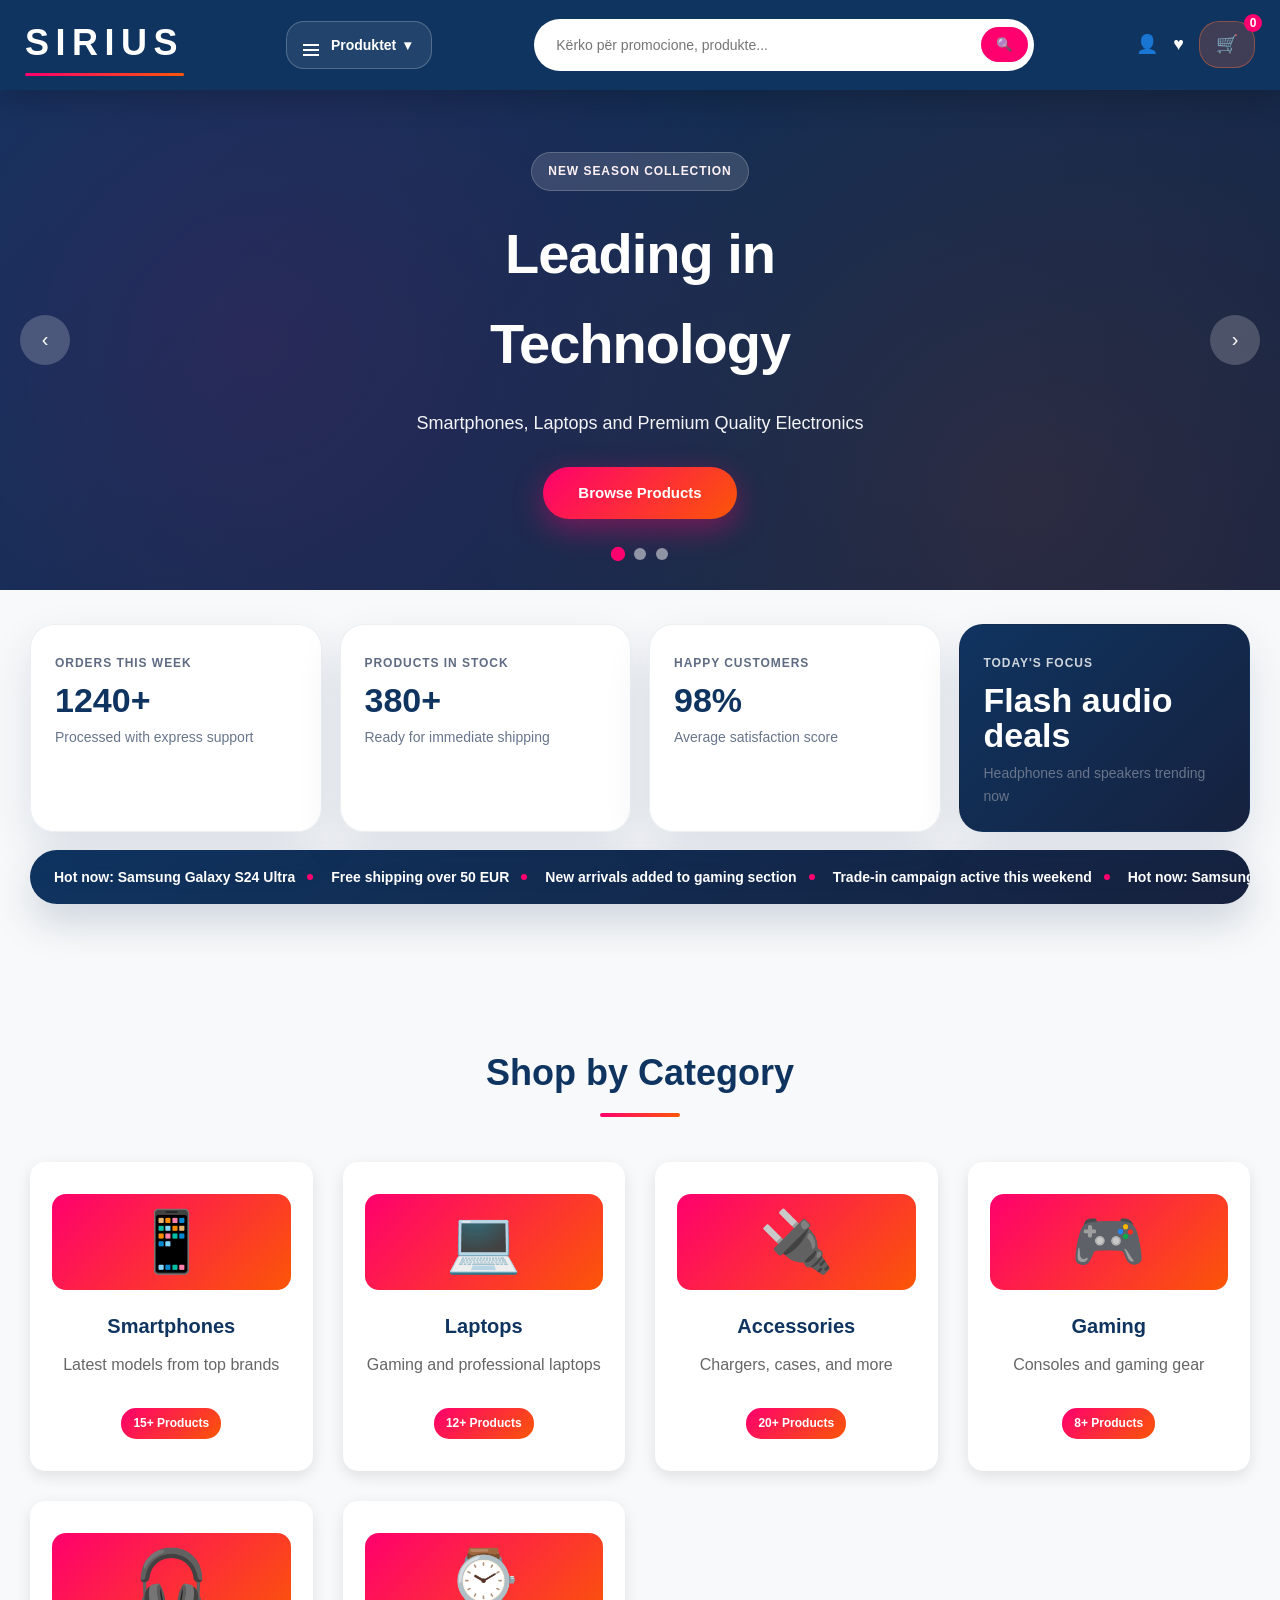
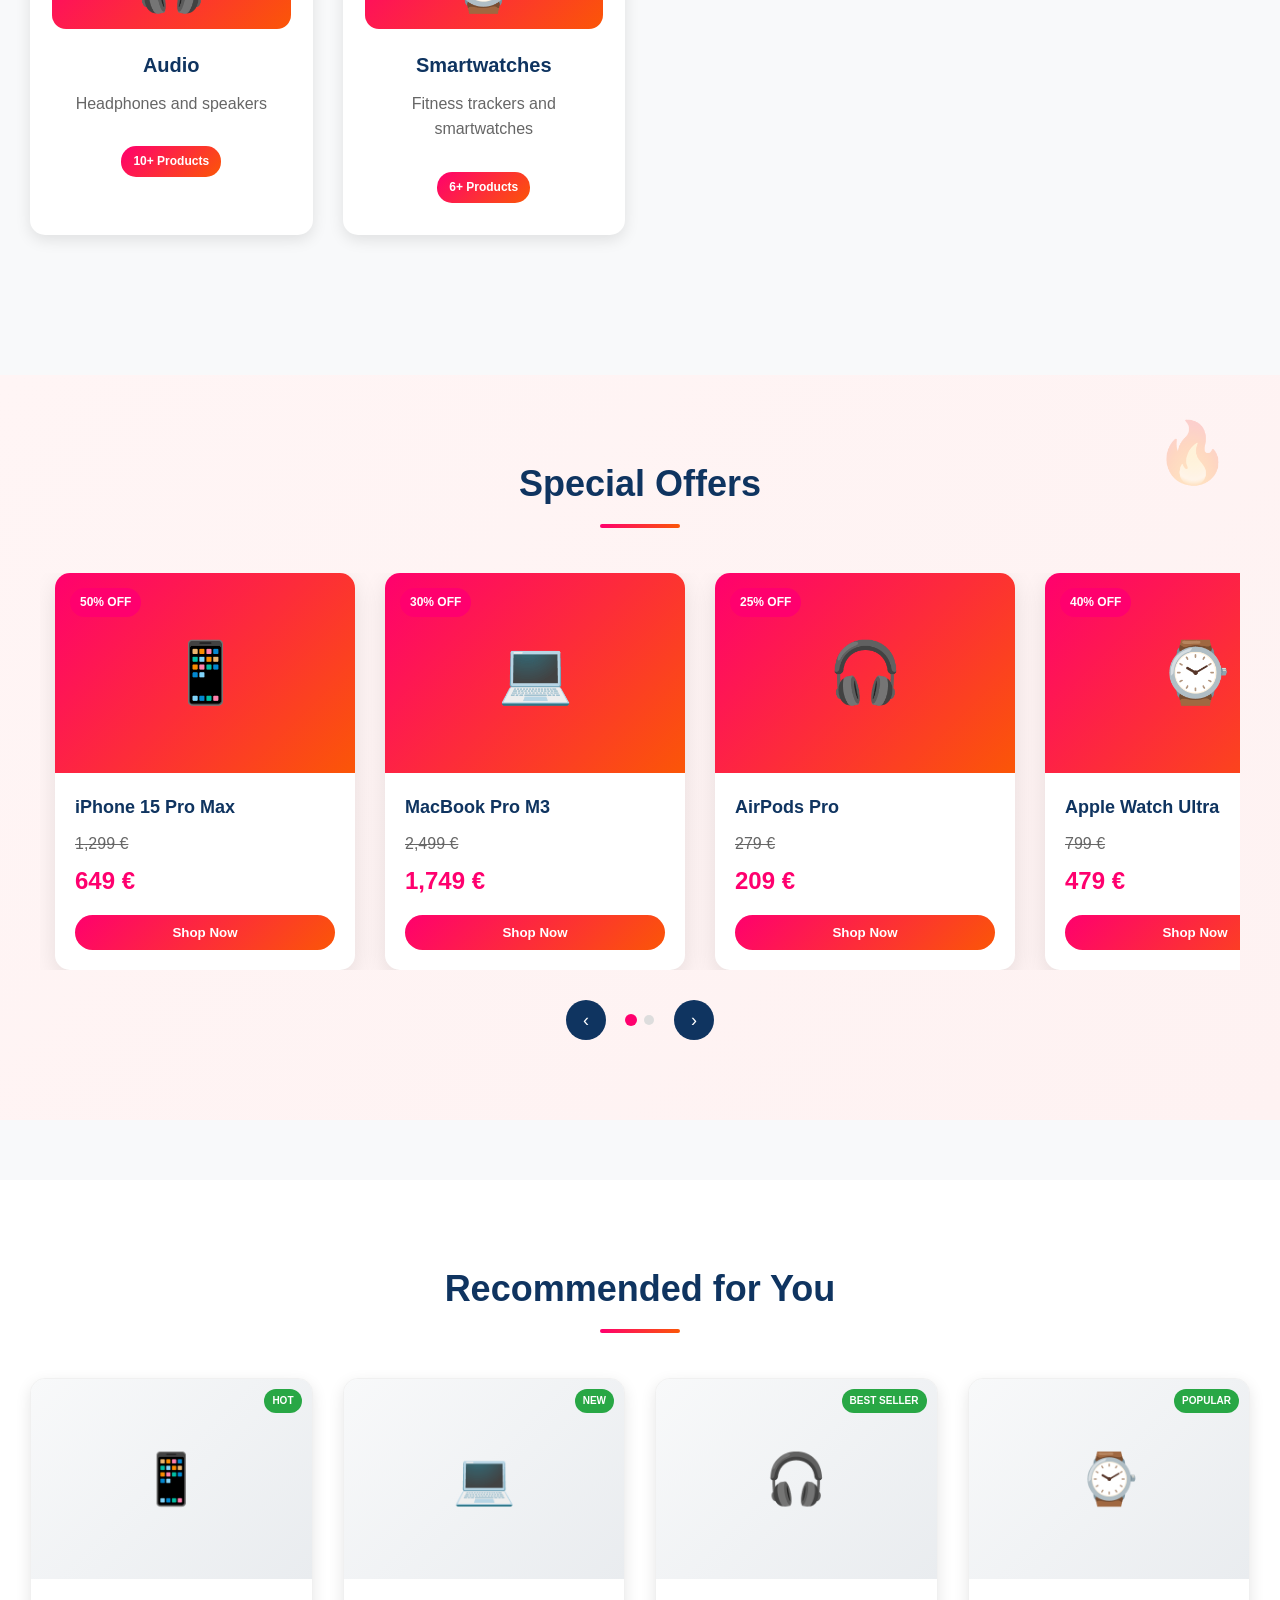
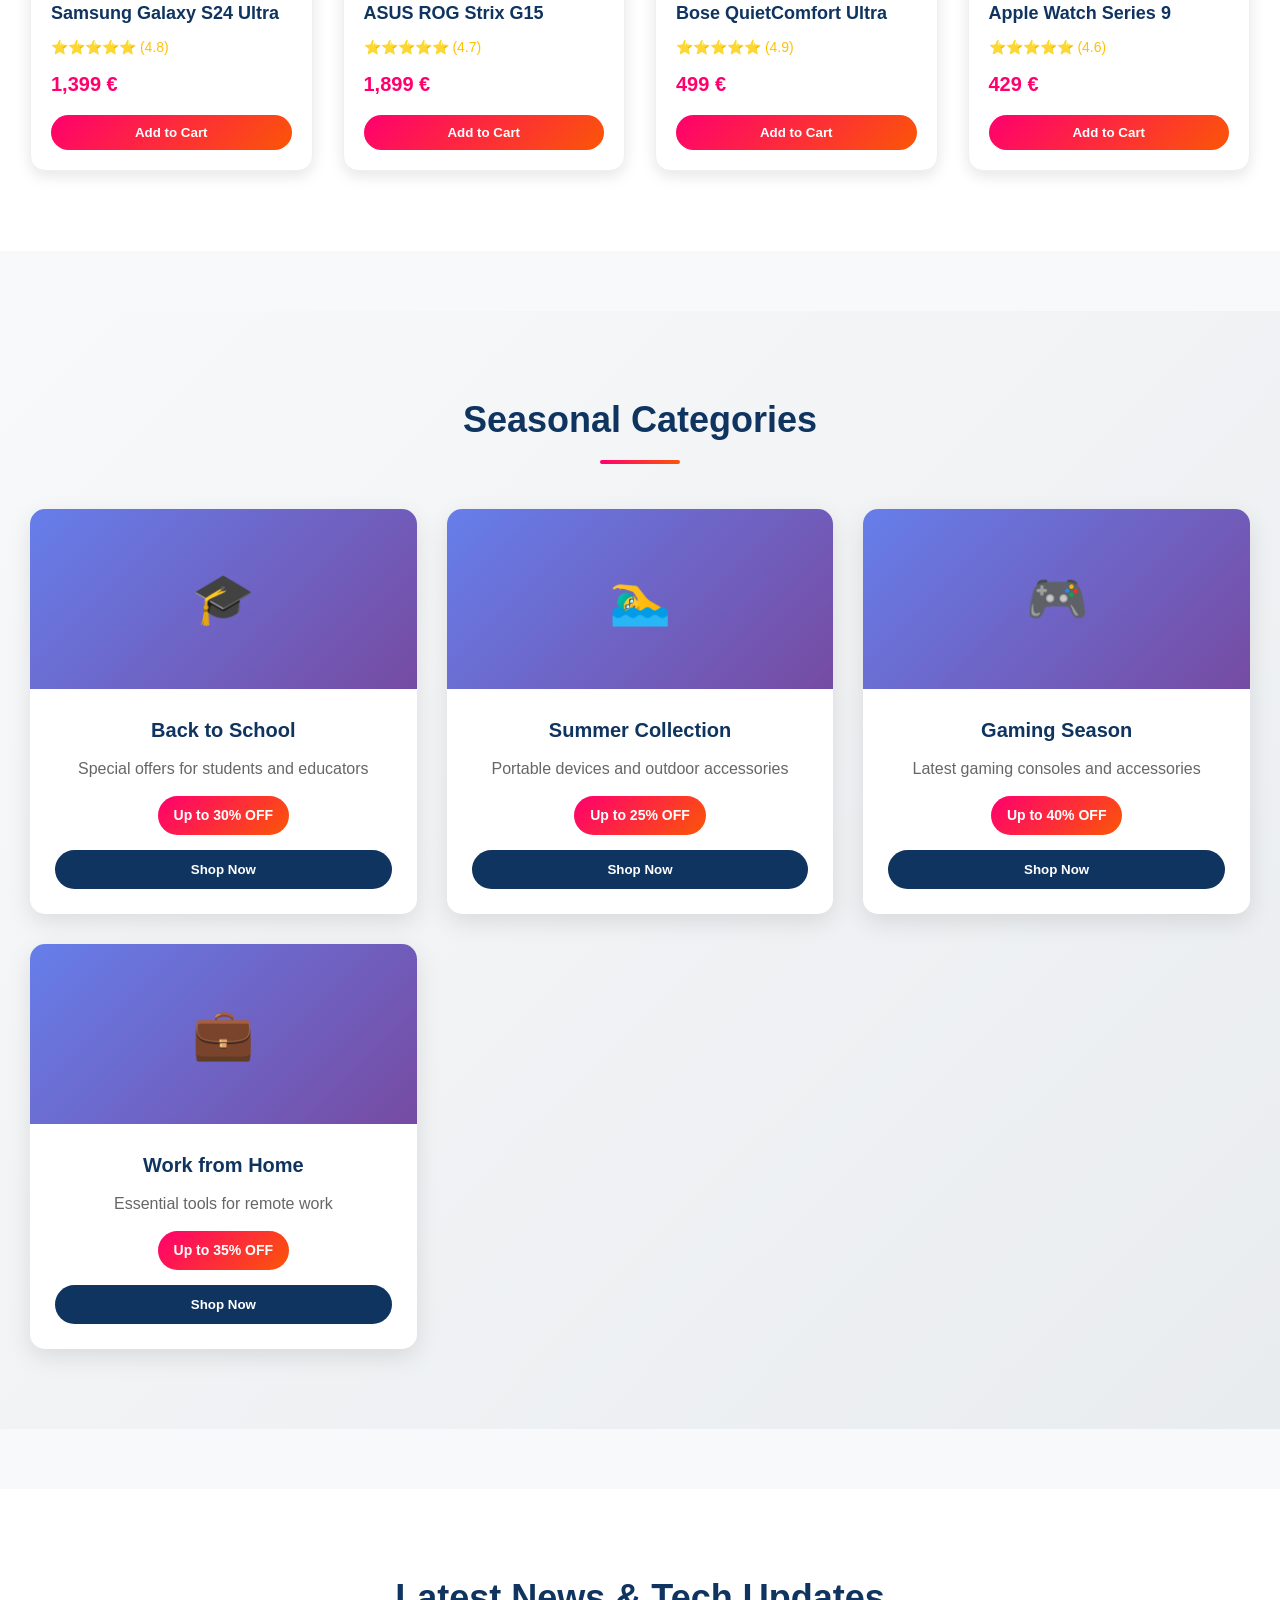
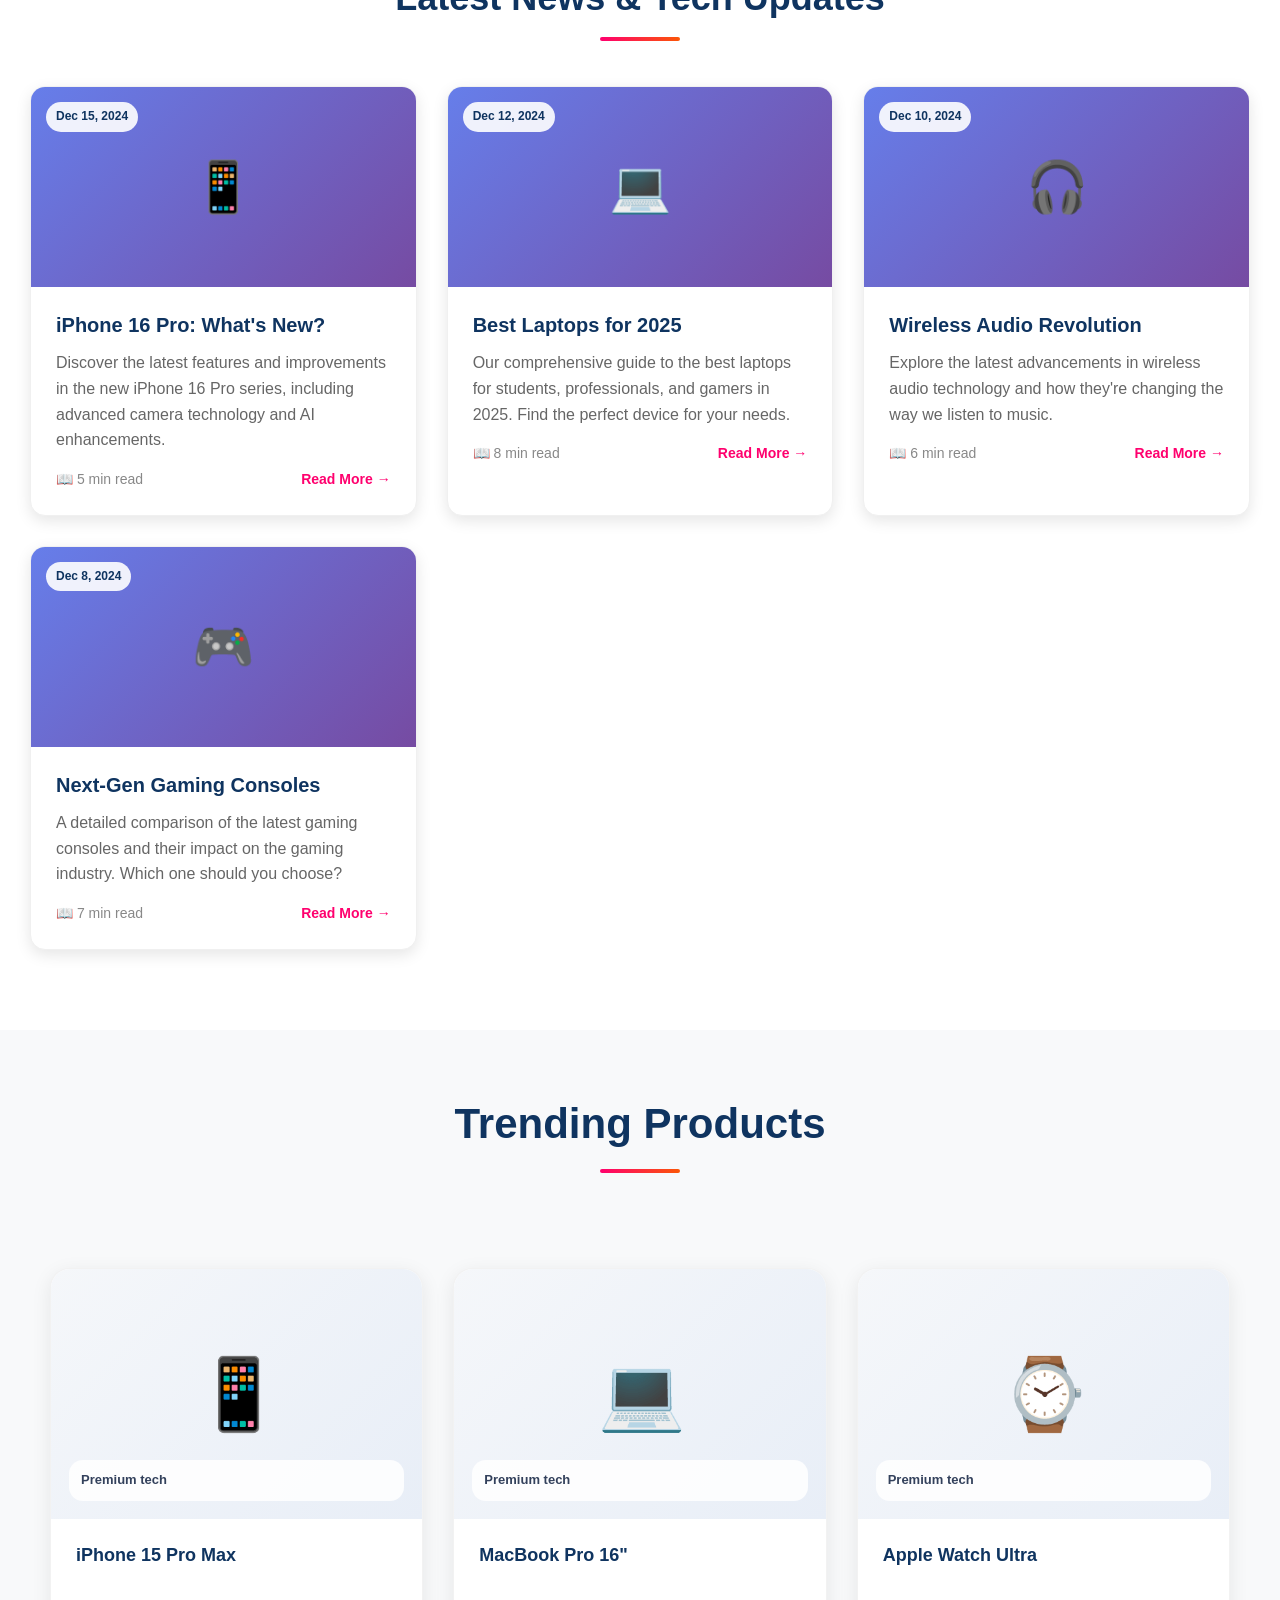
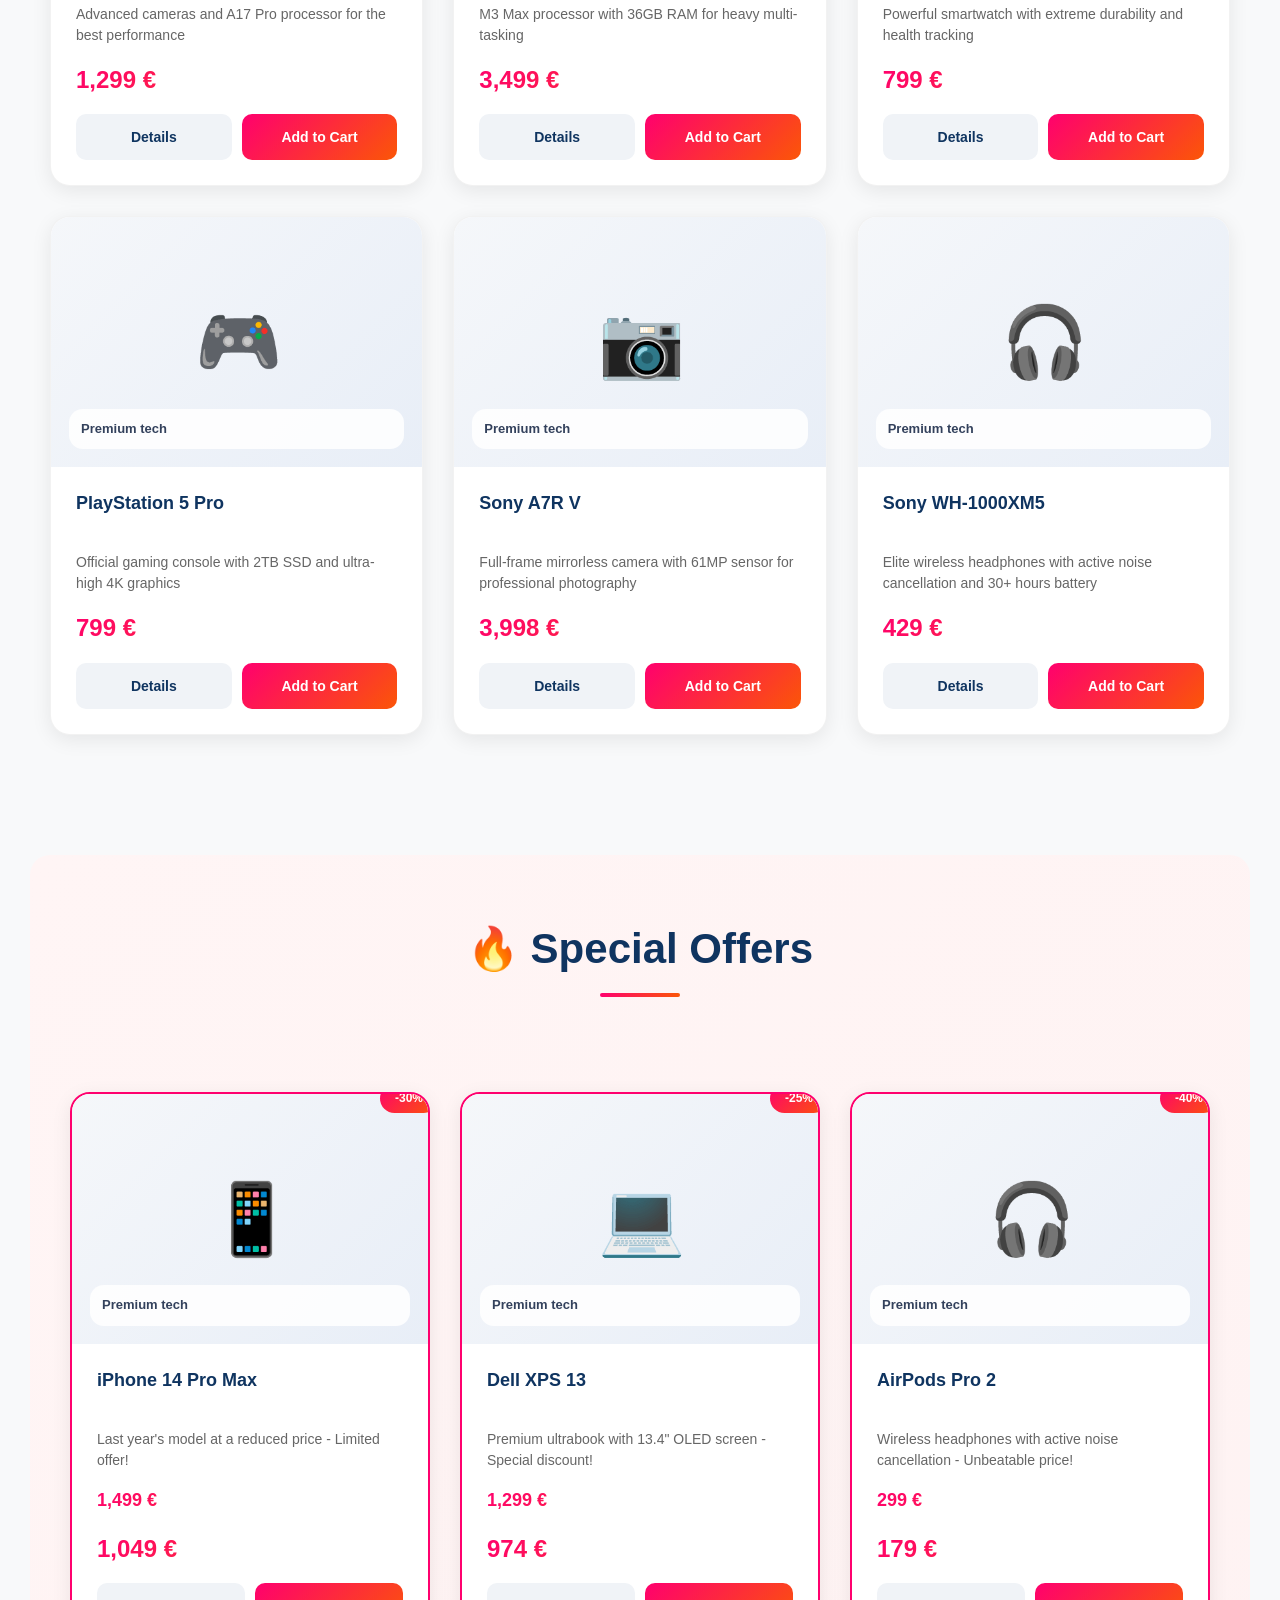
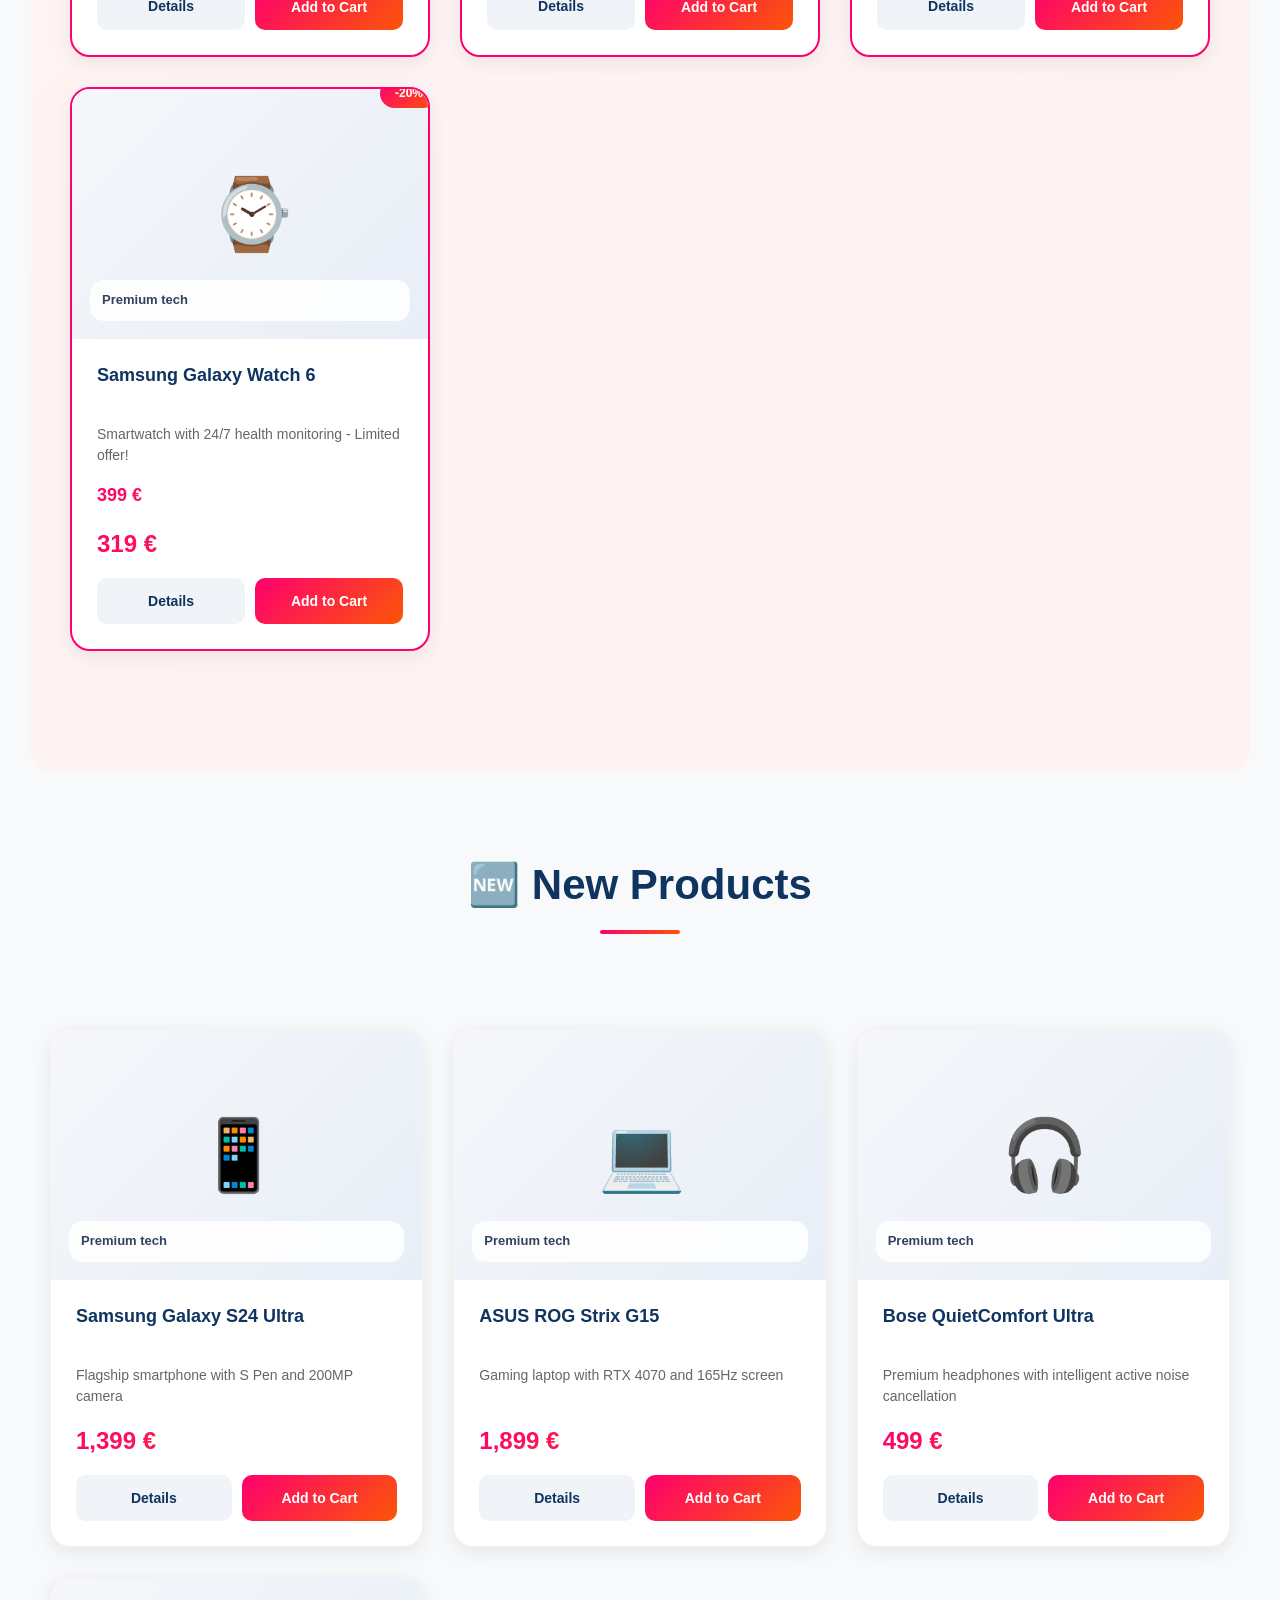
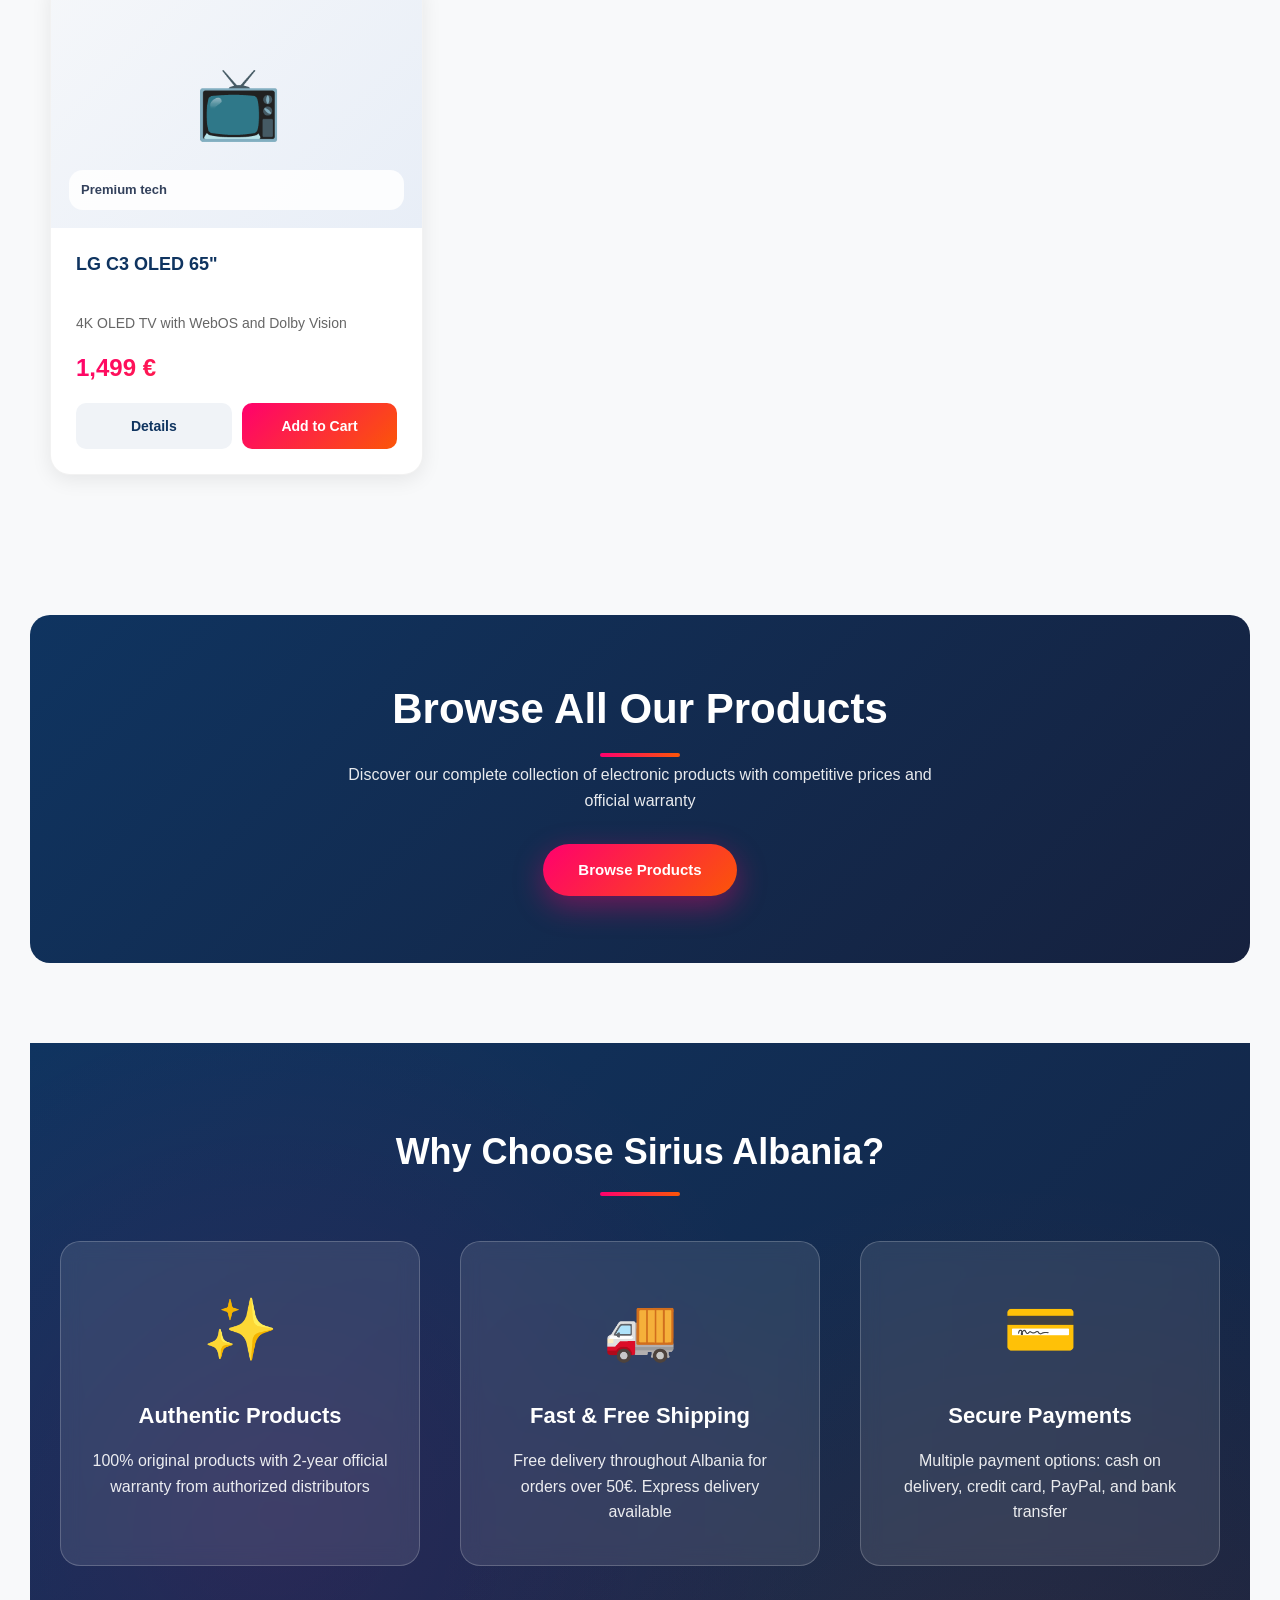
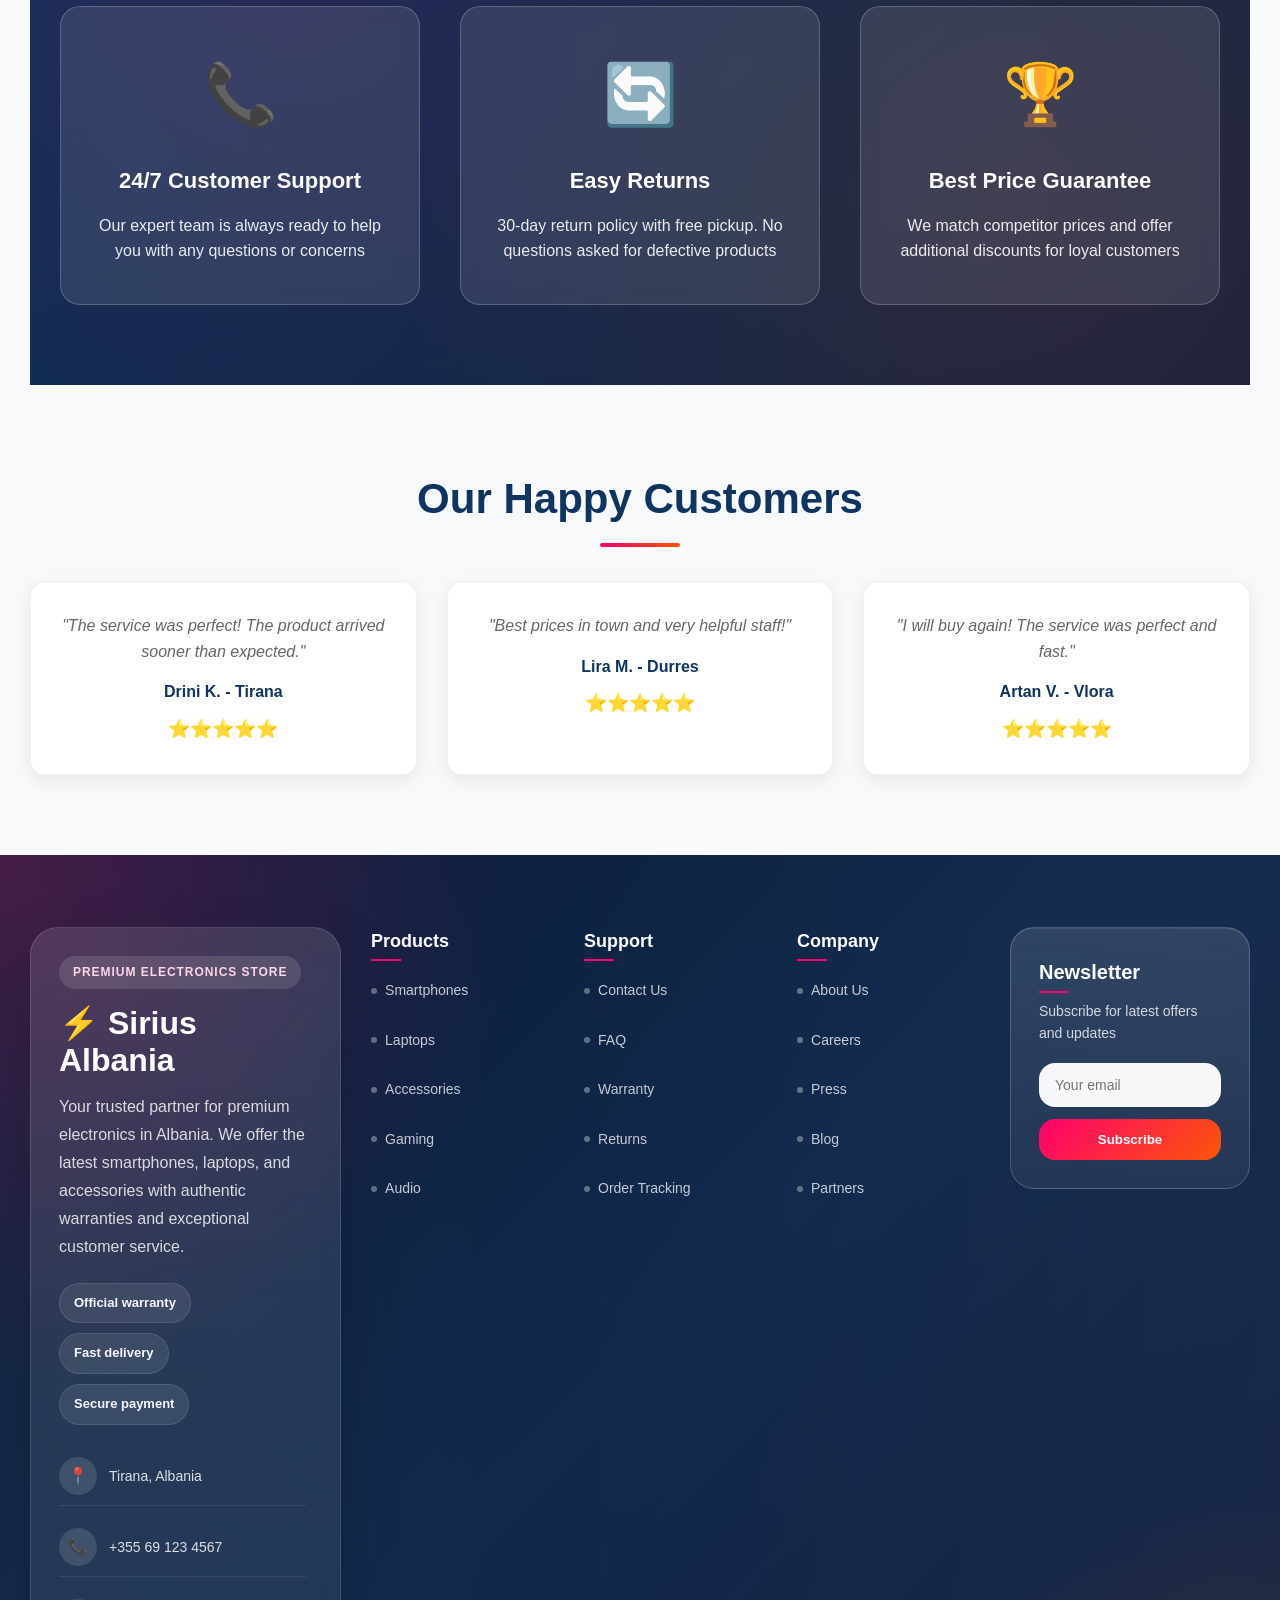
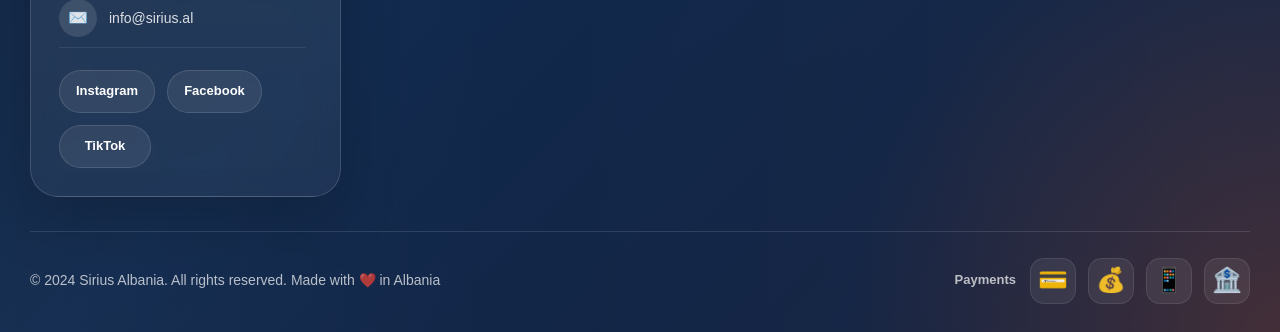
==== commit a39194f0: "New Commit" ====
--- a/index.html
+++ b/index.html
@@ -10,86 +10,78 @@
 <body>
 
 <header>
-  <div class="container">
-    <div class="header-top">
-      <a href="index.html" class="logo">⚡ Sirius Albania</a>
-      <div class="search-bar">
-        <input type="text" placeholder="Search products..." class="search-input">
-        <button class="search-btn">🔍</button>
-      </div>
-      <div class="header-actions">
-        <a href="#" class="user-account">👤 Account</a>
-        <a href="cart.html" class="cart-icon">🛒 <span class="cart-count">0</span></a>
-      </div>
-    </div>
-    <nav>
-      <ul>
-        <li><a href="index.html">Home</a></li>
-        <li class="category-dropdown">
-          <a href="products.html">Categories ▼</a>
-          <div class="category-dropdown-content">
-            <a class="category-item" href="products.html?category=smartfone">
-              <span class="category-icon">📱</span>
-              <div>
-                <strong>Smartphones</strong>
-                <p>Latest mobile devices from top brands</p>
-              </div>
-            </a>
-            <a class="category-item" href="products.html?category=smartwatch">
-              <span class="category-icon">⌚</span>
-              <div>
-                <strong>Smartwatches</strong>
-                <p>Fitness and wearable technology</p>
-              </div>
-            </a>
-            <a class="category-item" href="products.html?category=aksesore">
-              <span class="category-icon">🔌</span>
-              <div>
-                <strong>Accessories</strong>
-                <p>Chargers, cases, headphones and more</p>
-              </div>
-            </a>
-            <a class="category-item" href="products.html?category=laptope">
-              <span class="category-icon">💻</span>
-              <div>
-                <strong>Laptops</strong>
-                <p>Gaming, business and everyday laptops</p>
-              </div>
-            </a>
-            <a class="category-item" href="products.html?category=desktop">
-              <span class="category-icon">🖥️</span>
-              <div>
-                <strong>Desktop</strong>
-                <p>Workstations, office tech and creator setups</p>
-              </div>
-            </a>
-            <a class="category-item" href="products.html?category=displays">
-              <span class="category-icon">📺</span>
-              <div>
-                <strong>Displays</strong>
-                <p>TVs, monitors and visual entertainment gear</p>
-              </div>
-            </a>
-            <a class="category-item" href="products.html?category=audio">
-              <span class="category-icon">🎧</span>
-              <div>
-                <strong>Audio</strong>
-                <p>Speakers, headphones and sound systems</p>
-              </div>
-            </a>
-            <a class="category-item" href="products.html?category=gaming">
-              <span class="category-icon">🎮</span>
-              <div>
-                <strong>Gaming</strong>
-                <p>Consoles, controllers and accessories</p>
-              </div>
-            </a>
-          </div>
-        </li>
-        <li><a href="about.html">About</a></li>
-        <li><a href="contact.html">Contact</a></li>
-      </ul>
-    </nav>
+  <div class="container header-main">
+    <a href="index.html" class="logo"><span class="logo-text">SIRIUS</span></a>
+    <div class="menu-trigger category-dropdown">
+      <a href="#" role="button">Produktet <span class="chevron">▾</span></a>
+      <div class="category-dropdown-content">
+        <a class="category-item" href="products.html?category=smartfone">
+          <span class="category-icon">📱</span>
+          <div>
+            <strong>Smartphones</strong>
+            <p>Latest mobile devices from top brands</p>
+          </div>
+        </a>
+        <a class="category-item" href="products.html?category=smartwatch">
+          <span class="category-icon">⌚</span>
+          <div>
+            <strong>Smartwatches</strong>
+            <p>Fitness and wearable technology</p>
+          </div>
+        </a>
+        <a class="category-item" href="products.html?category=aksesore">
+          <span class="category-icon">🔌</span>
+          <div>
+            <strong>Accessories</strong>
+            <p>Chargers, cases, headphones and more</p>
+          </div>
+        </a>
+        <a class="category-item" href="products.html?category=laptope">
+          <span class="category-icon">💻</span>
+          <div>
+            <strong>Laptops</strong>
+            <p>Gaming, business and everyday laptops</p>
+          </div>
+        </a>
+        <a class="category-item" href="products.html?category=desktop">
+          <span class="category-icon">🖥️</span>
+          <div>
+            <strong>Desktop</strong>
+            <p>Workstations, office tech and creator setups</p>
+          </div>
+        </a>
+        <a class="category-item" href="products.html?category=displays">
+          <span class="category-icon">📺</span>
+          <div>
+            <strong>Displays</strong>
+            <p>TVs, monitors and visual entertainment gear</p>
+          </div>
+        </a>
+        <a class="category-item" href="products.html?category=audio">
+          <span class="category-icon">🎧</span>
+          <div>
+            <strong>Audio</strong>
+            <p>Speakers, headphones and sound systems</p>
+          </div>
+        </a>
+        <a class="category-item" href="products.html?category=gaming">
+          <span class="category-icon">🎮</span>
+          <div>
+            <strong>Gaming</strong>
+            <p>Consoles, controllers and accessories</p>
+          </div>
+        </a>
+      </div>
+    </div>
+    <div class="search-bar">
+      <input type="text" placeholder="Kërko për promocione, produkte..." class="search-input">
+      <button class="search-btn">🔍</button>
+    </div>
+    <div class="header-actions">
+      <a href="#" class="user-account">👤</a>
+      <a href="#" class="wishlist">♥</a>
+      <a href="cart.html" class="cart-icon">🛒 <span class="cart-count">0</span></a>
+    </div>
   </div>
 </header>
 
--- a/css/styles.css
+++ b/css/styles.css
@@ -27,67 +27,175 @@
 
 /* Header */
 header {
-  background: linear-gradient(135deg, #0f3460 0%, #16213e 50%, #0f3460 100%);
-  color: white;
-  padding: 15px 0;
-  box-shadow: 0 10px 30px rgba(0, 0, 0, 0.2);
+  background: #0f3460;
+  color: white;
   position: sticky;
   top: 0;
   z-index: 1000;
-  backdrop-filter: blur(10px);
-  background-color: rgba(15, 52, 96, 0.95);
-}
-
-header .container {
-  max-width: 1400px;
-  margin: 0 auto;
-  padding: 0 30px;
-  display: flex;
+  box-shadow: 0 10px 30px rgba(0, 0, 0, 0.2);
+}
+
+.header-main {
+  display: flex;
+  align-items: center;
   justify-content: space-between;
-  align-items: center;
-  flex-wrap: wrap;
-  gap: 20px;
-}
-
-.header-top {
-  display: flex;
-  align-items: center;
-  justify-content: space-between;
-  margin-bottom: 15px;
+  gap: 22px;
+  padding: 18px 30px 22px;
+  flex-wrap: nowrap;
+}
+
+.header-main > * {
+  min-width: 0;
 }
 
 .logo {
-  font-size: 28px;
-  font-weight: 800;
+  flex: 0 0 auto;
+}
+
+.menu-trigger {
+  flex: 0 0 210px;
+  min-width: 180px;
+  max-width: 240px;
+}
+
+.search-bar {
+  flex: 1 1 1;
+  margin: 0;
+  min-width: 0;
+  max-width: 520px;
+}
+
+.logo {
+  display: inline-flex;
+  align-items: flex-end;
+  font-size: 36px;
+  font-weight: 900;
   text-decoration: none;
-  color: white;
-  display: flex;
-  align-items: center;
+  color: #ffffff;
+  letter-spacing: 0.18em;
+  position: relative;
+  padding-bottom: 4px;
+  background: none;
+}
+
+.logo::after {
+  content: '';
+  position: absolute;
+  bottom: 0;
+  left: 0;
+  width: 100%;
+  height: 3px;
+  background: linear-gradient(90deg, #ff006e, #fb5607);
+  border-radius: 2px;
+}
+
+.logo-text {
+  color: white;
+}
+
+.menu-trigger {
+  position: relative;
+  display: inline-flex;
+  align-items: center;
+  justify-content: center;
+  padding: 12px 20px 12px 44px;
   gap: 10px;
-  letter-spacing: -0.5px;
-  background: linear-gradient(135deg, #ff006e, #fb5607);
-  -webkit-background-clip: text;
-  -webkit-text-fill-color: transparent;
-  background-clip: text;
-  filter: drop-shadow(0 2px 4px rgba(255, 0, 110, 0.3));
+  border: 1px solid rgba(255, 255, 255, 0.22);
+  border-radius: 18px;
+  color: #ffffff;
+  text-decoration: none;
+  font-weight: 700;
+  font-size: 14px;
+  background: rgba(255, 255, 255, 0.08);
+  transition: background 0.25s ease, border-color 0.25s ease, transform 0.25s ease;
+}
+
+.menu-trigger::before {
+  content: '';
+  position: absolute;
+  left: 16px;
+  width: 16px;
+  height: 2px;
+  background: #ffffff;
+  box-shadow: 0 5px 0 #ffffff, 0 10px 0 #ffffff;
+}
+
+.menu-trigger > a {
+  color: inherit;
+  display: inline-flex;
+  align-items: center;
+  gap: 8px;
+  text-decoration: none;
+}
+
+.menu-trigger:hover {
+  background: rgba(255, 255, 255, 0.16);
+  border-color: rgba(255, 255, 255, 0.35);
+  transform: translateY(-1px);
+}
+
+.menu-trigger.category-dropdown .category-dropdown-content {
+  left: 0;
+  top: calc(100% + 10px);
+}
+
+.menu-trigger.category-dropdown:hover .category-dropdown-content {
+  opacity: 1;
+  visibility: visible;
+  transform: translateY(0);
+}
+
+.header-actions {
+  display: flex;
+  align-items: center;
+  gap: 18px;
+}
+
+.header-actions a {
+  color: #ffffff;
+  font-size: 18px;
+  text-decoration: none;
+  display: inline-flex;
+  align-items: center;
+  justify-content: center;
+}
+
+.cart-icon {
+  position: relative;
+}
+
+.cart-count {
+  position: absolute;
+  top: -6px;
+  right: -8px;
+  min-width: 18px;
+  height: 18px;
+  border-radius: 999px;
+  background: #ff006e;
+  color: #ffffff;
+  font-size: 12px;
+  display: flex;
+  align-items: center;
+  justify-content: center;
+  padding: 0 5px;
 }
 
 .search-bar {
   display: flex;
   align-items: center;
   background: white;
-  border-radius: 25px;
-  padding: 5px;
+  border-radius: 28px;
+  padding: 6px;
   flex: 1;
-  max-width: 500px;
-  margin: 0 30px;
+  max-width: 520px;
+  margin: 0;
 }
 
 .search-input {
   flex: 1;
   border: none;
-  padding: 10px 15px;
-  border-radius: 20px;
+  padding: 12px 16px;
+  border-radius: 22px;
   font-size: 14px;
   outline: none;
 }
@@ -159,10 +267,7 @@
 
 /* Navigation */
 nav {
-  background: rgba(255, 255, 255, 0.1);
-  border-radius: 10px;
-  padding: 10px 20px;
-  width: 100%;
+  display: none;
 }
 
 nav ul {
@@ -1528,59 +1633,76 @@
 
 /* Responsive Design */
 @media (max-width: 1024px) {
-  .header-top {
-    flex-wrap: wrap;
-    gap: 15px;
+  .header-main {
+    gap: 14px;
+    padding: 15px 20px;
+  }
+
+  .menu-trigger {
+    flex: 0 0 190px;
+    min-width: 160px;
+    max-width: 220px;
   }
 
   .search-bar {
-    order: 3;
-    width: 100%;
+    flex: 1 1 1;
+    min-width: 0;
+    max-width: 420px;
+  }
+
+  .header-actions {
+    flex-shrink: 0;
+    gap: 16px;
+  }
+
+  .category-dropdown-content {
+    min-width: 280px;
+    max-width: 340px;
+    left: -120px;
+  }
+
+  .live-band-grid {
+    grid-template-columns: repeat(2, minmax(220px, 1fr));
+  }
+}
+
+@media (max-width: 768px) {
+  header .container,
+  .header-main {
+    padding: 0 15px;
+  }
+
+  .logo {
+    font-size: 28px;
+    letter-spacing: 0.12em;
+    text-align: left;
+  }
+
+  .menu-trigger {
+    flex: 0 0 160px;
+    width: auto;
+    padding-left: 18px;
+  }
+
+  .search-bar {
+    flex: 1 1 1;
+    min-width: 0;
     max-width: none;
     margin: 0;
   }
 
+  .search-input {
+    padding: 10px 12px;
+    font-size: 13px;
+  }
+
+  .search-btn {
+    padding: 10px 12px;
+  }
+
   .header-actions {
-    order: 2;
-  }
-
-  .category-dropdown-content {
-    min-width: 300px;
-    max-width: 360px;
-    left: -150px;
-  }
-
-  .live-band-grid {
-    grid-template-columns: repeat(2, minmax(220px, 1fr));
-  }
-}
-
-@media (max-width: 768px) {
-  header .container {
-    padding: 0 15px;
-  }
-
-  .header-top {
-    flex-direction: column;
-    align-items: stretch;
-    gap: 10px;
-  }
-
-  .logo {
-    text-align: center;
-    font-size: 24px;
-  }
-
-  .search-bar {
-    order: 2;
-    width: 100%;
-    margin: 10px 0;
-  }
-
-  .header-actions {
-    order: 3;
-    justify-content: center;
-    gap: 30px;
+    justify-content: flex-end;
+    gap: 18px;
   }
 
   nav {
@@ -2743,3 +2865,51 @@
     overflow-wrap: anywhere;
   }
 }
+
+/* ================= FIX HEADER ALIGN ================= */
+
+.header-main {
+  display: flex;
+  align-items: center;
+  justify-content: space-between;
+  gap: 15px;
+  padding: 14px 25px;
+  flex-wrap: nowrap;
+  
+}
+
+/* Logo */
+.logo {
+  flex: 0 0 auto;
+  white-space: nowrap;
+}
+
+/* Menu button */
+.menu-trigger {
+  flex: 0 0 auto;
+  min-width: auto;
+  max-width: none;
+}
+
+/* Search bar (mos te zgjerohet shume) */
+.search-bar {
+  flex: 1;
+  max-width: 500px;
+  min-width: 200px;
+}
+
+/* Actions (ikonat djathtas) */
+.header-actions {
+  flex: 0 0 auto;
+  display: flex;
+  align-items: center;
+  gap: 15px;
+  white-space: nowrap;
+}
+
+/* Sigurohu qe çdo element te mos kaloje ne rresht tjeter */
+.header-main > * {
+  min-width: 0;
+}
+
+/* ================= END FIX ================= */
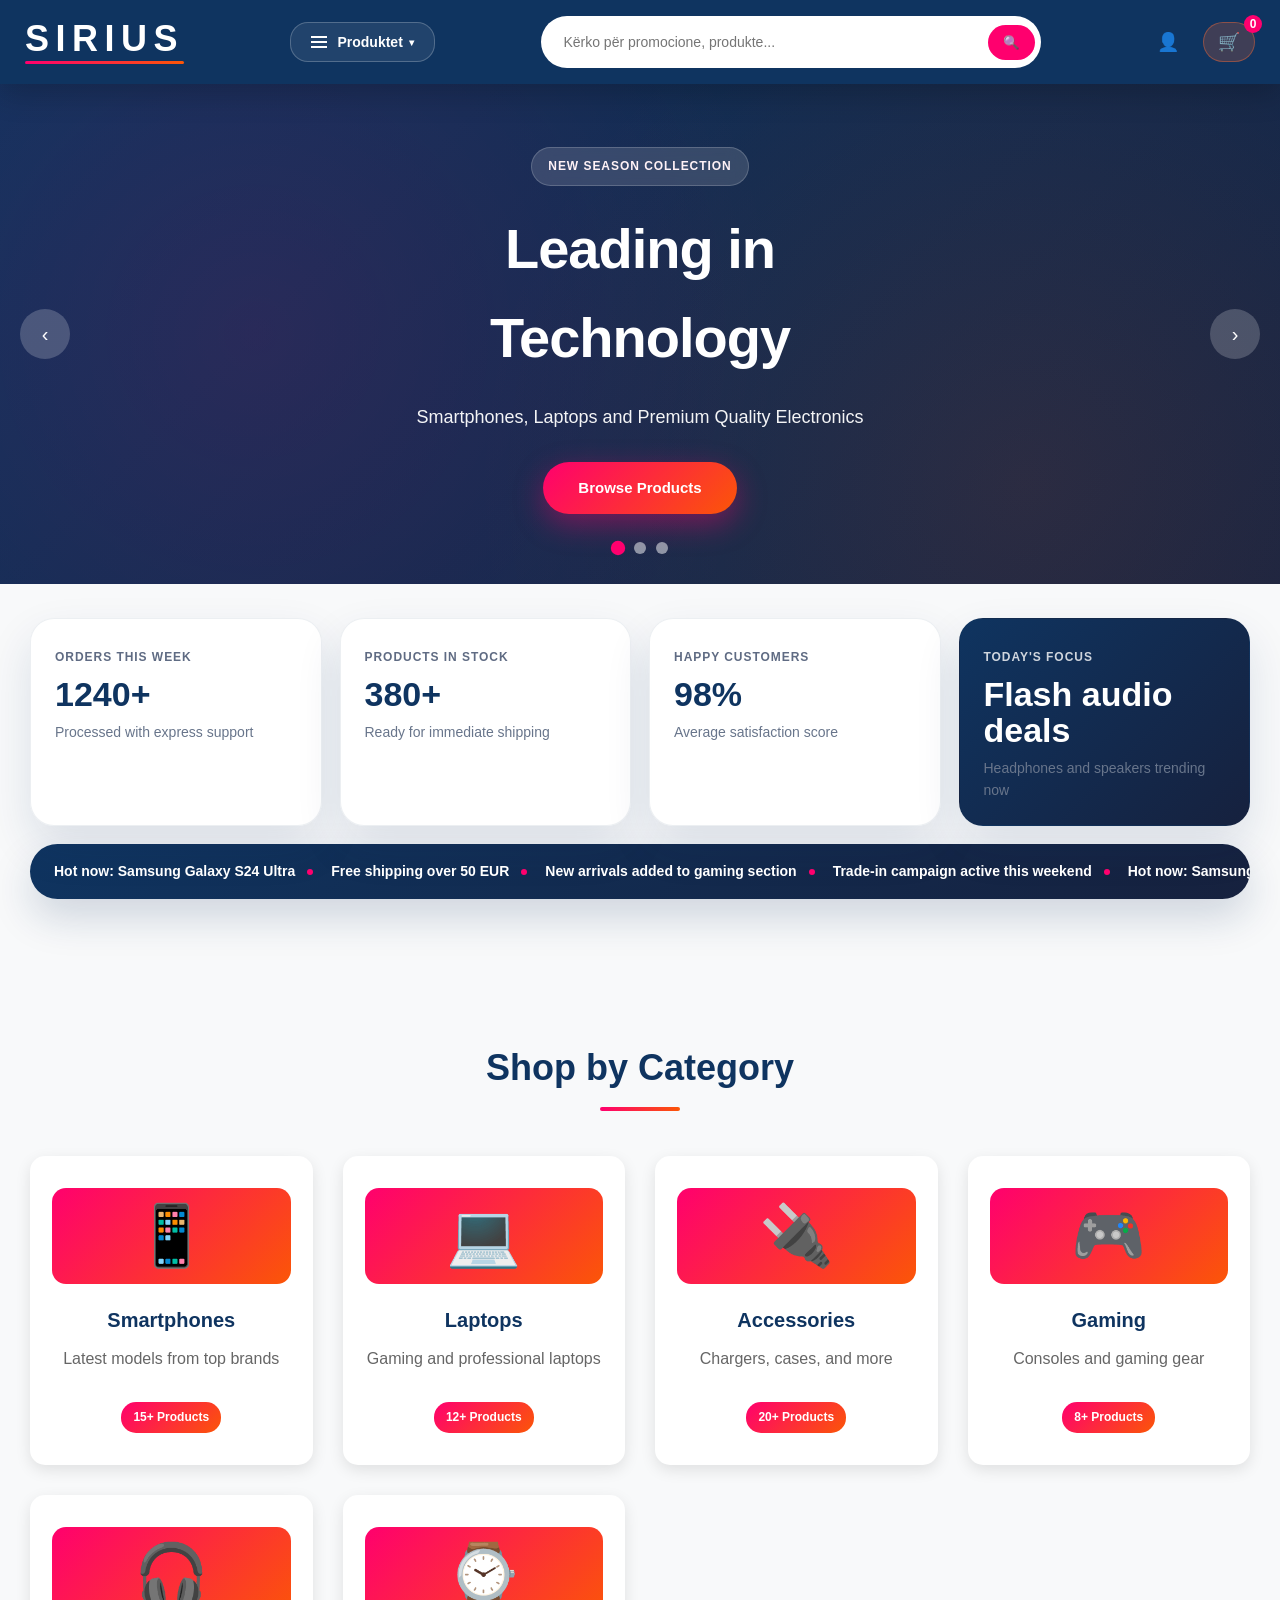
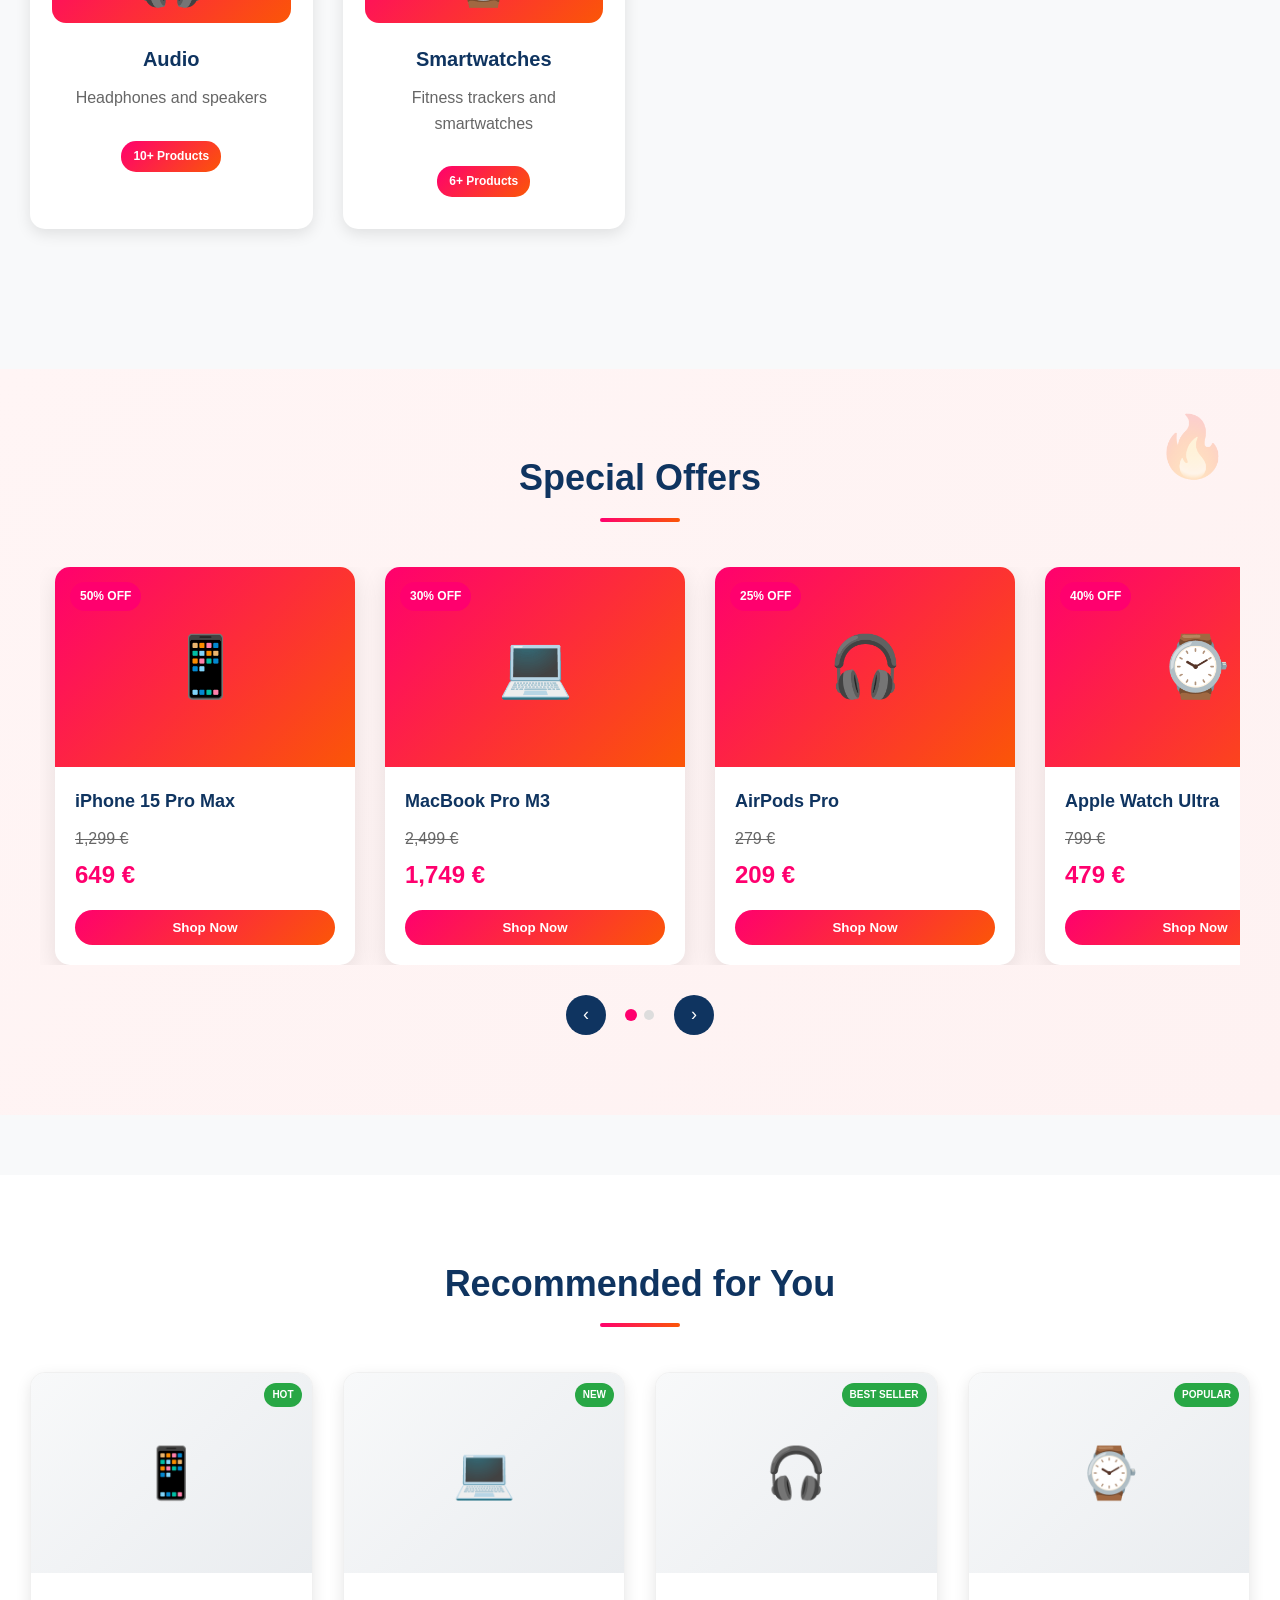
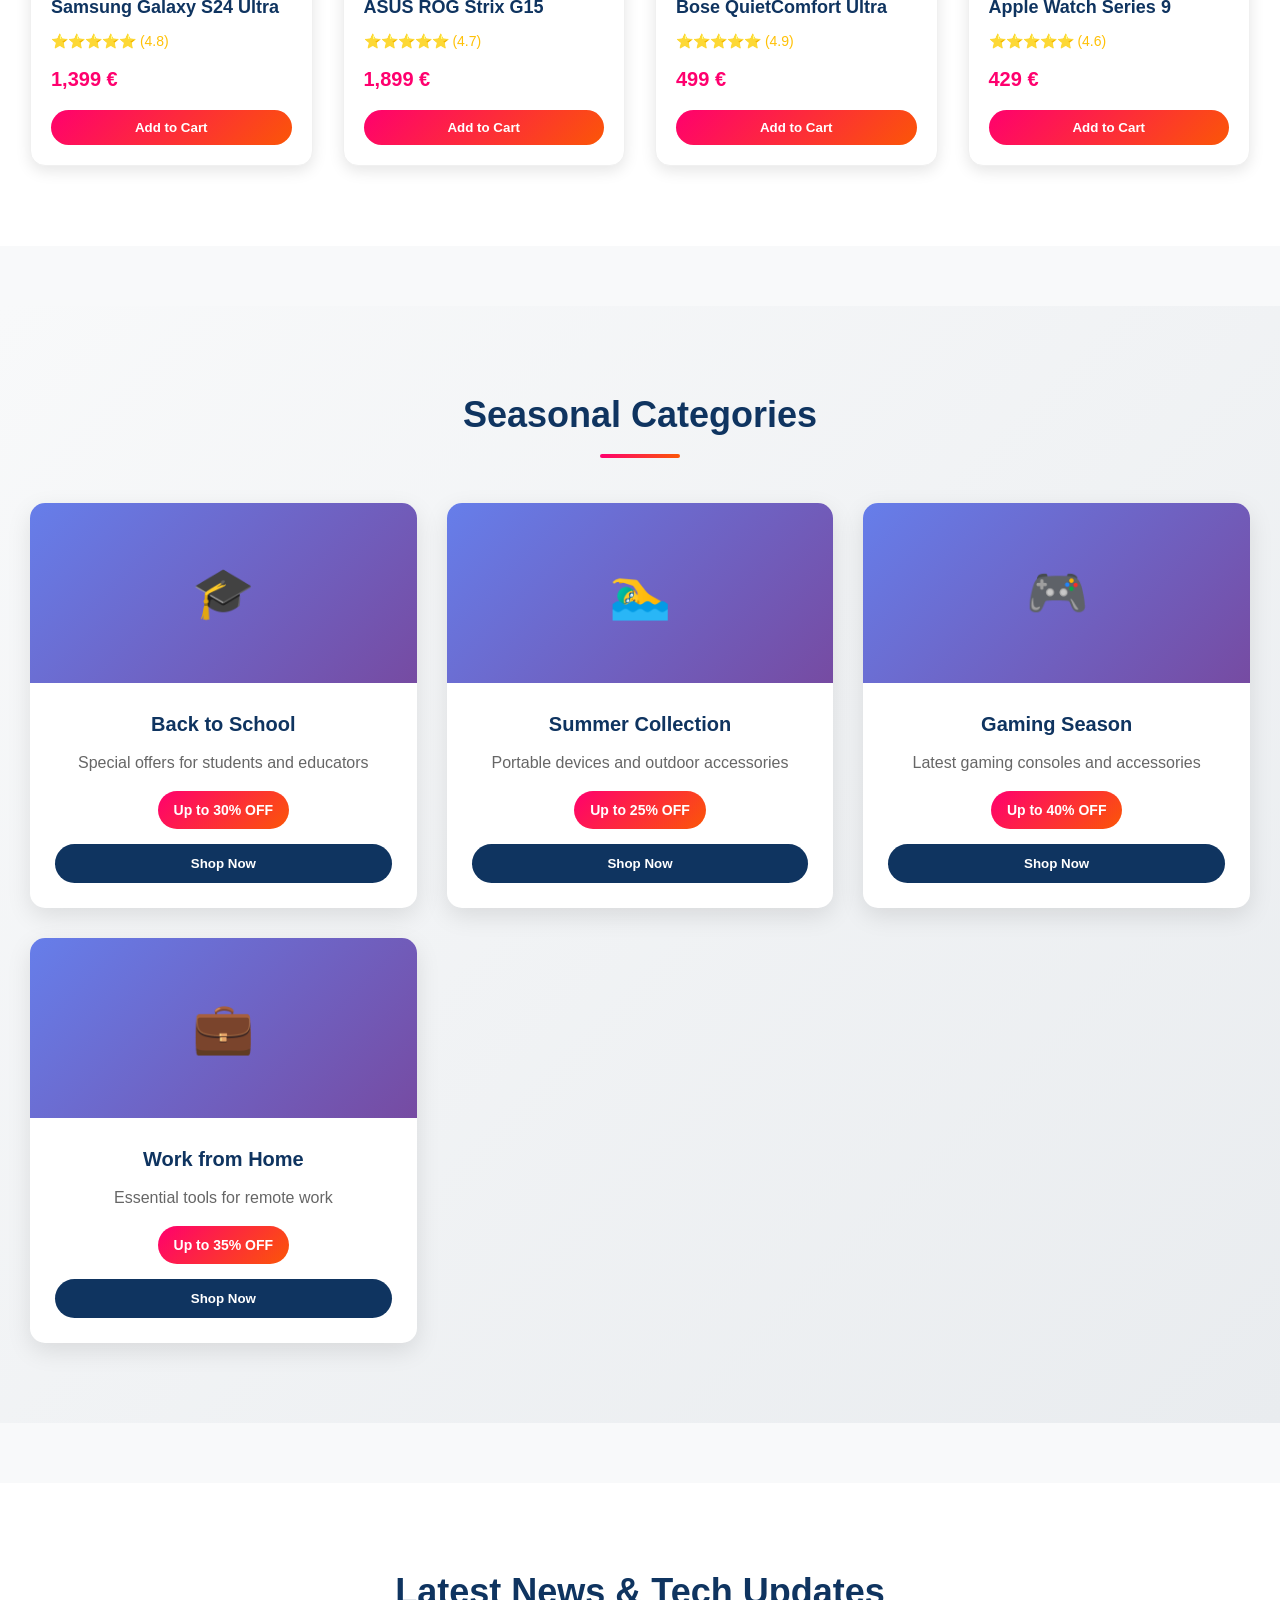
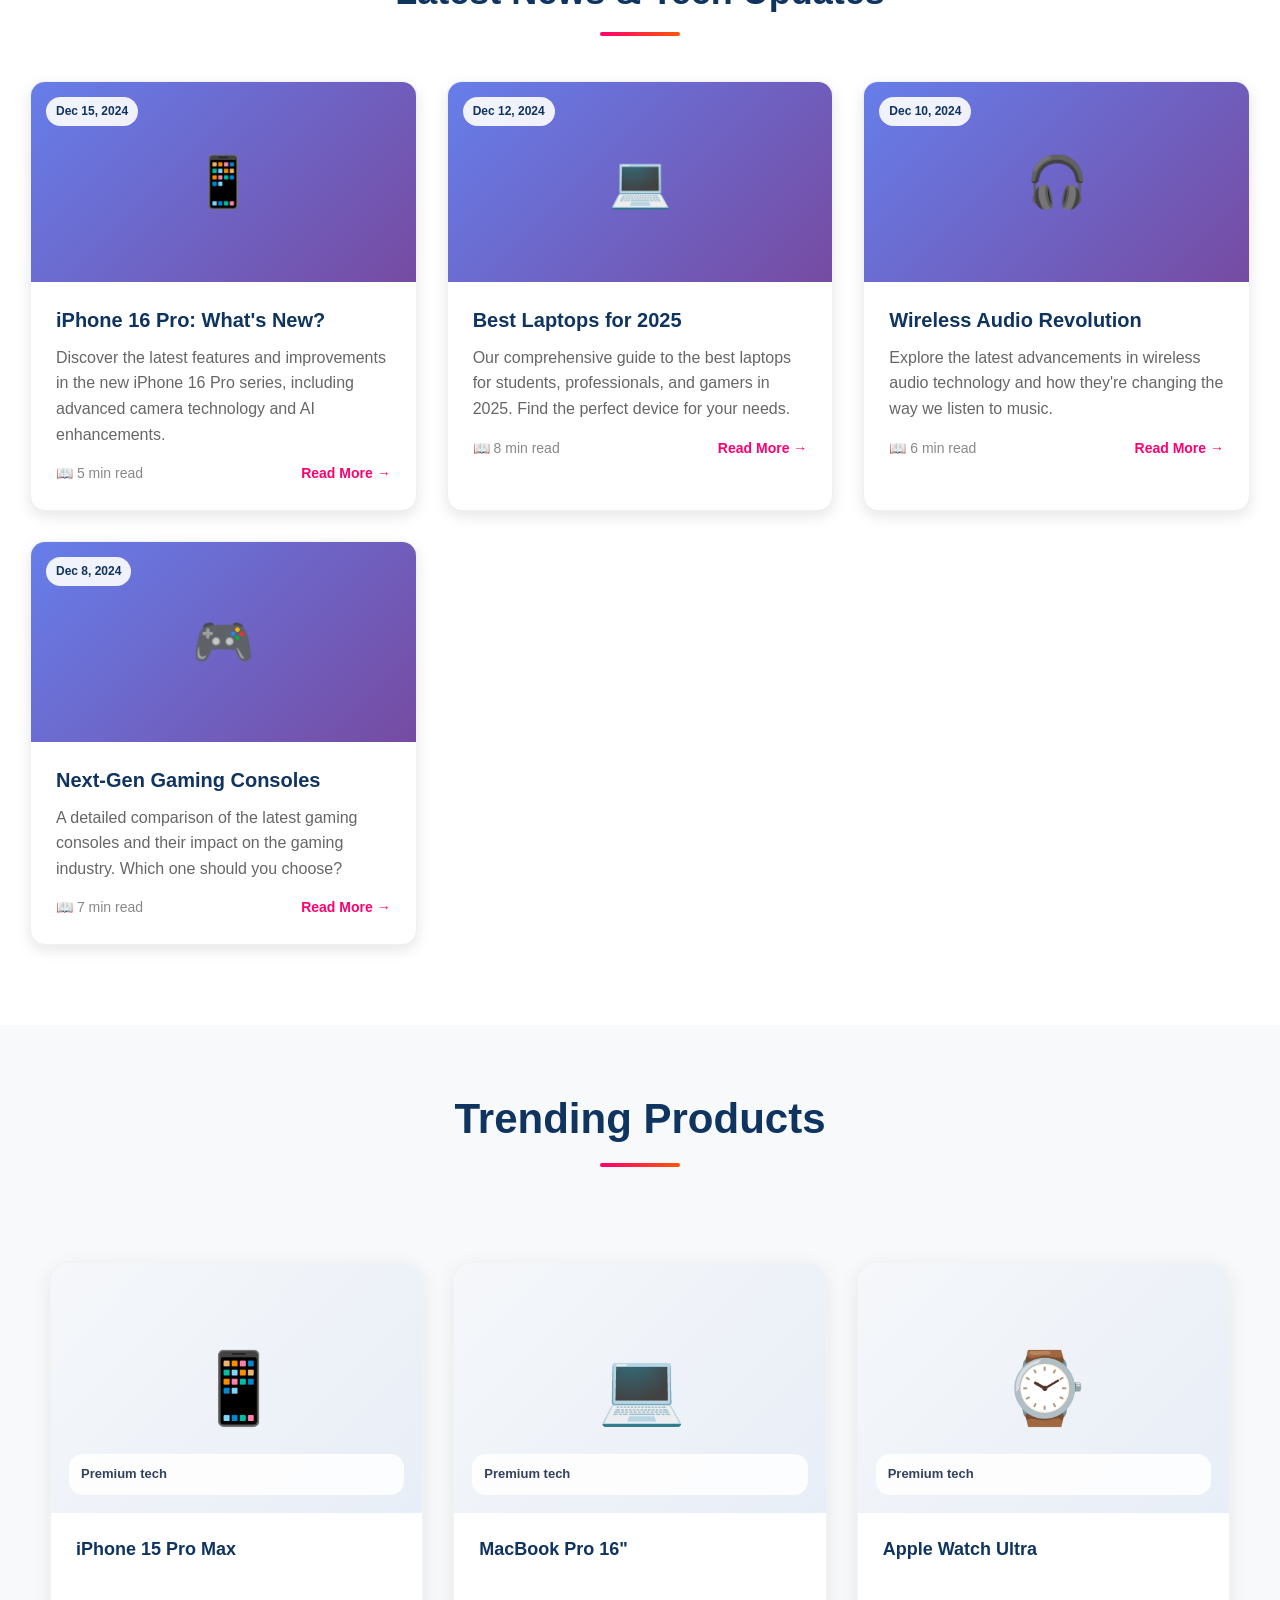
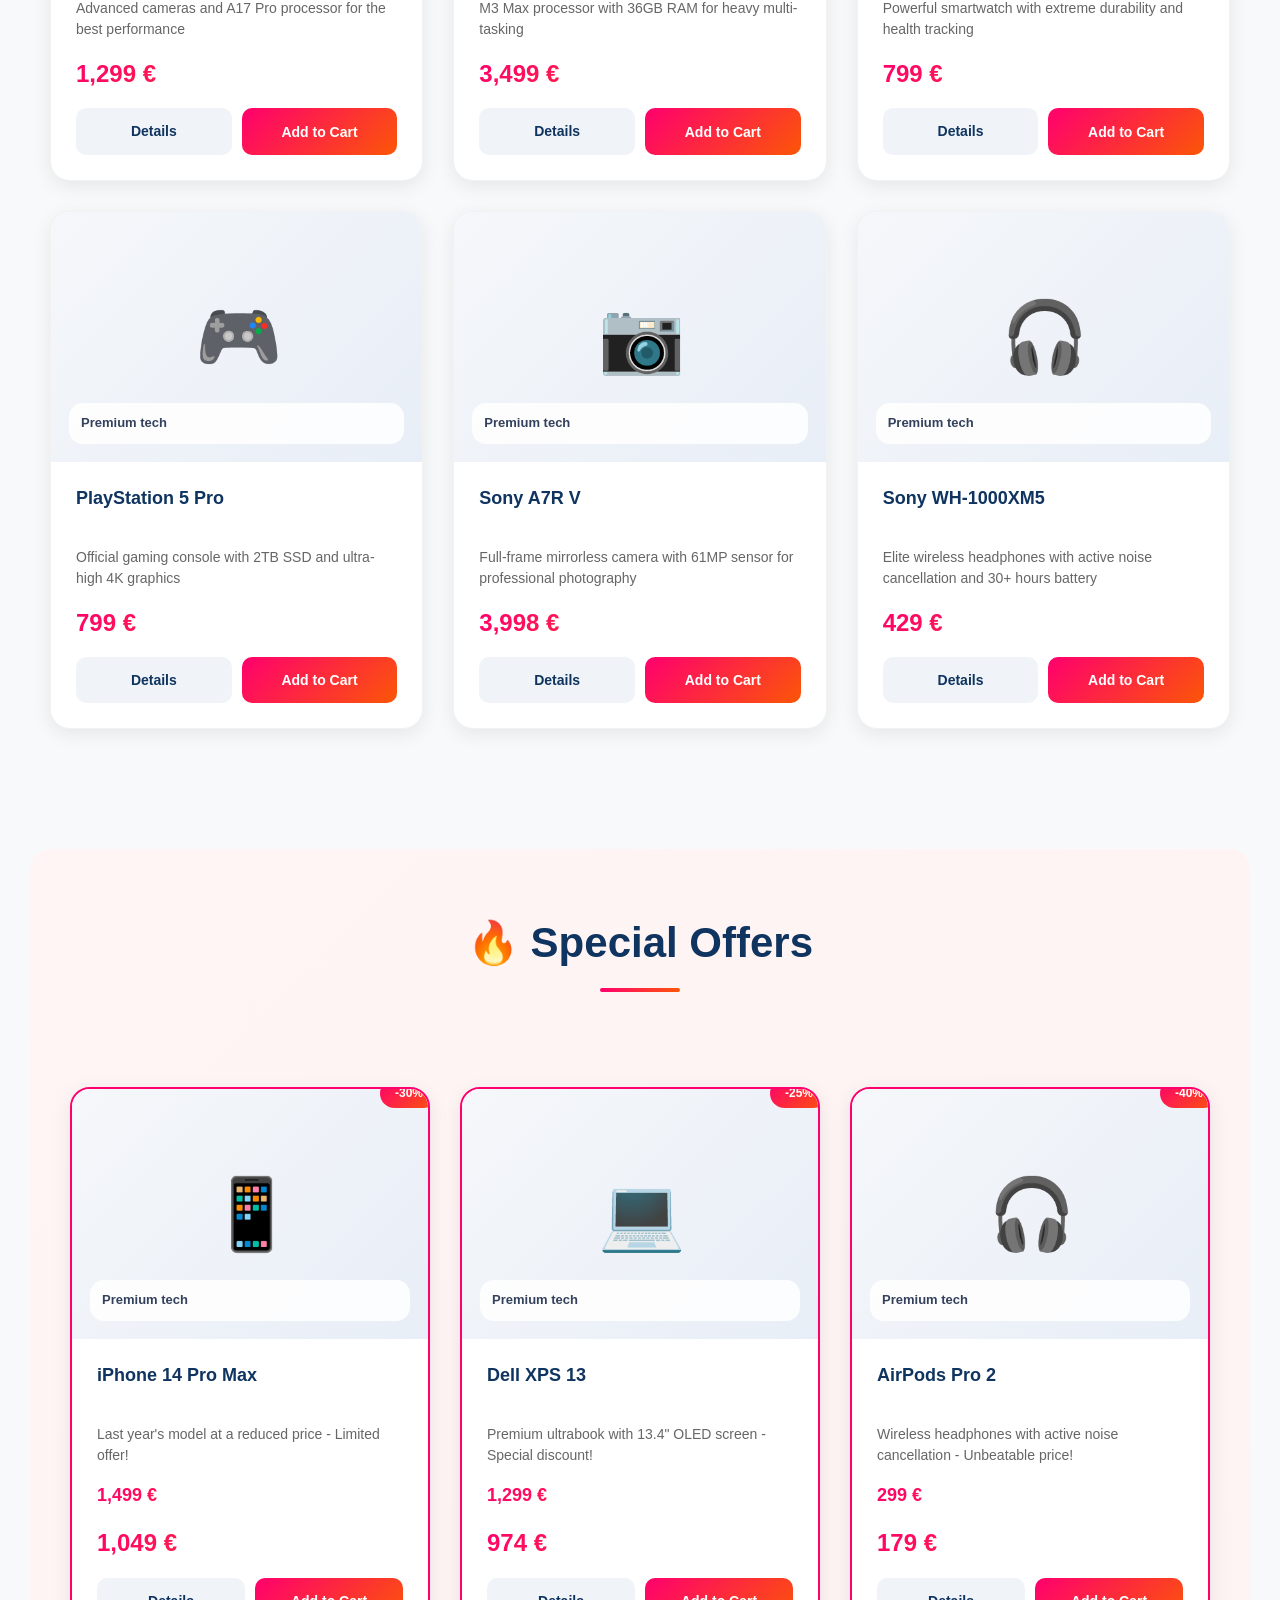
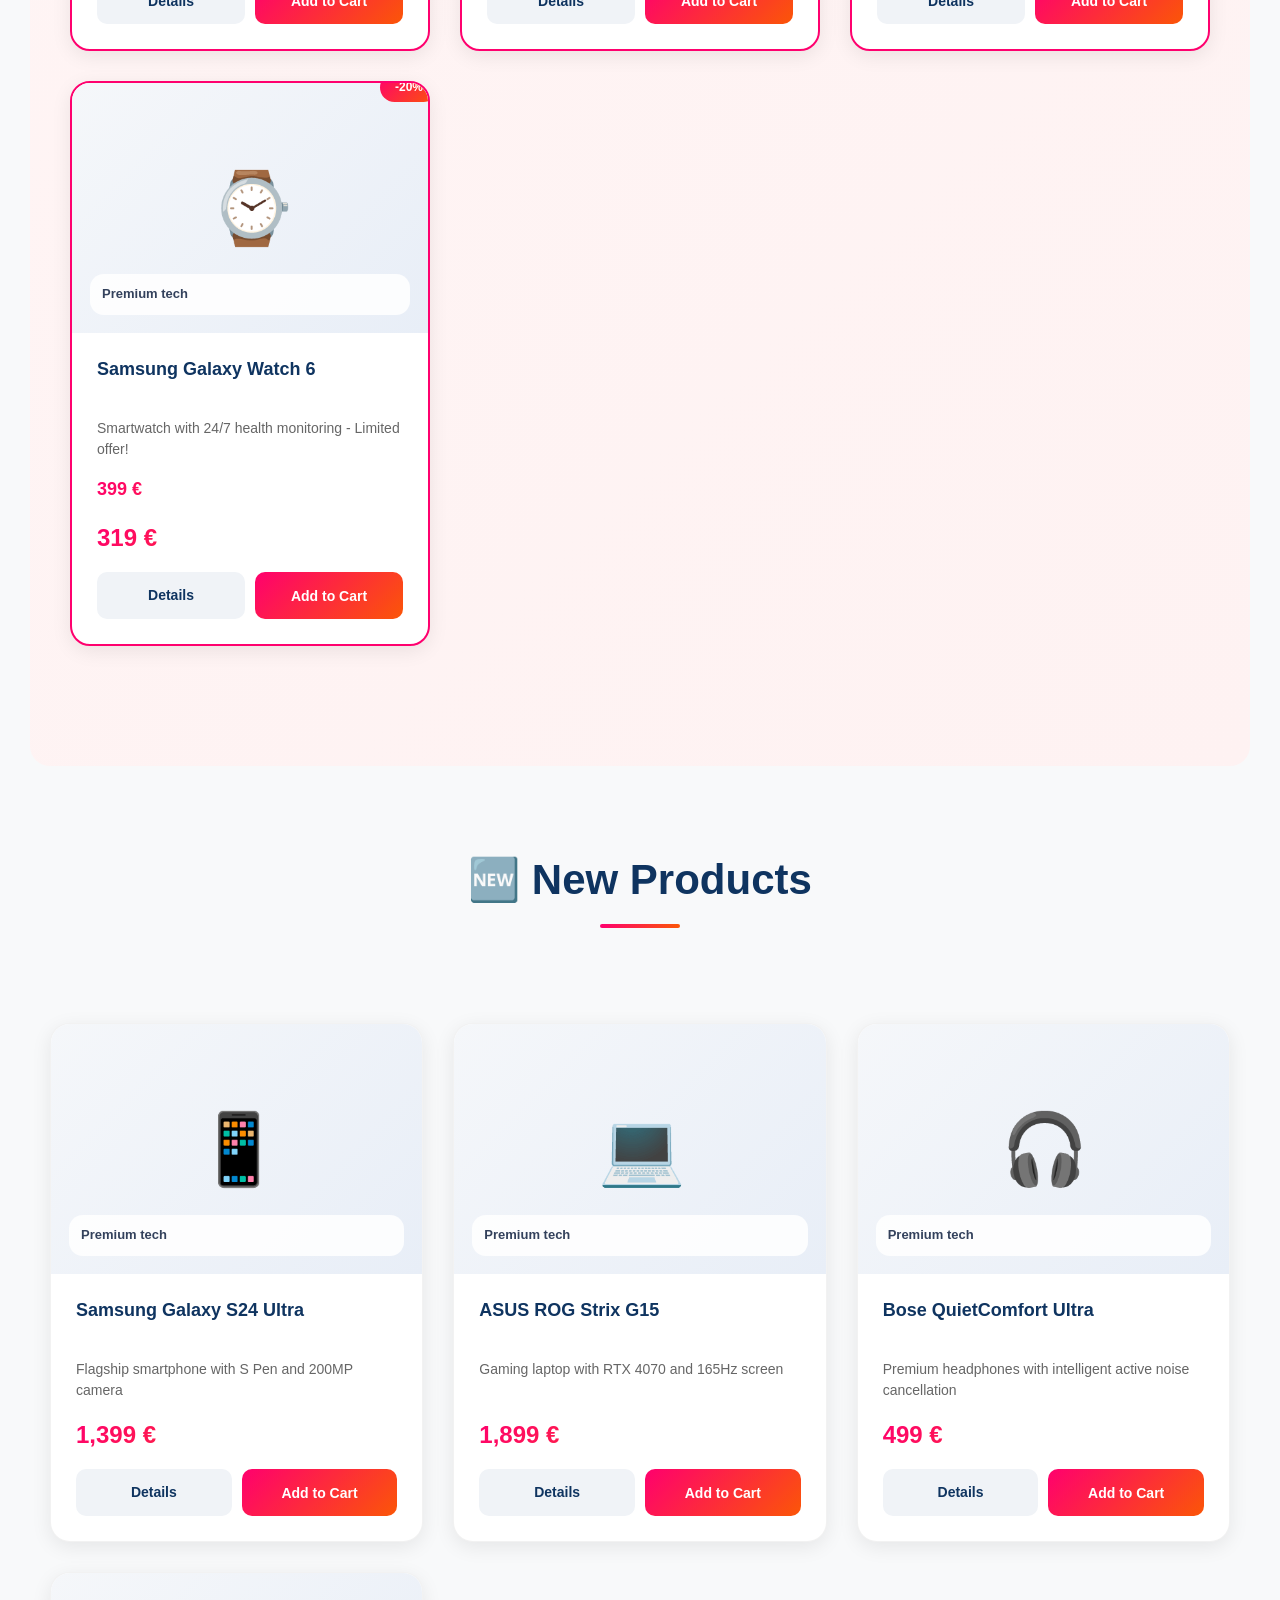
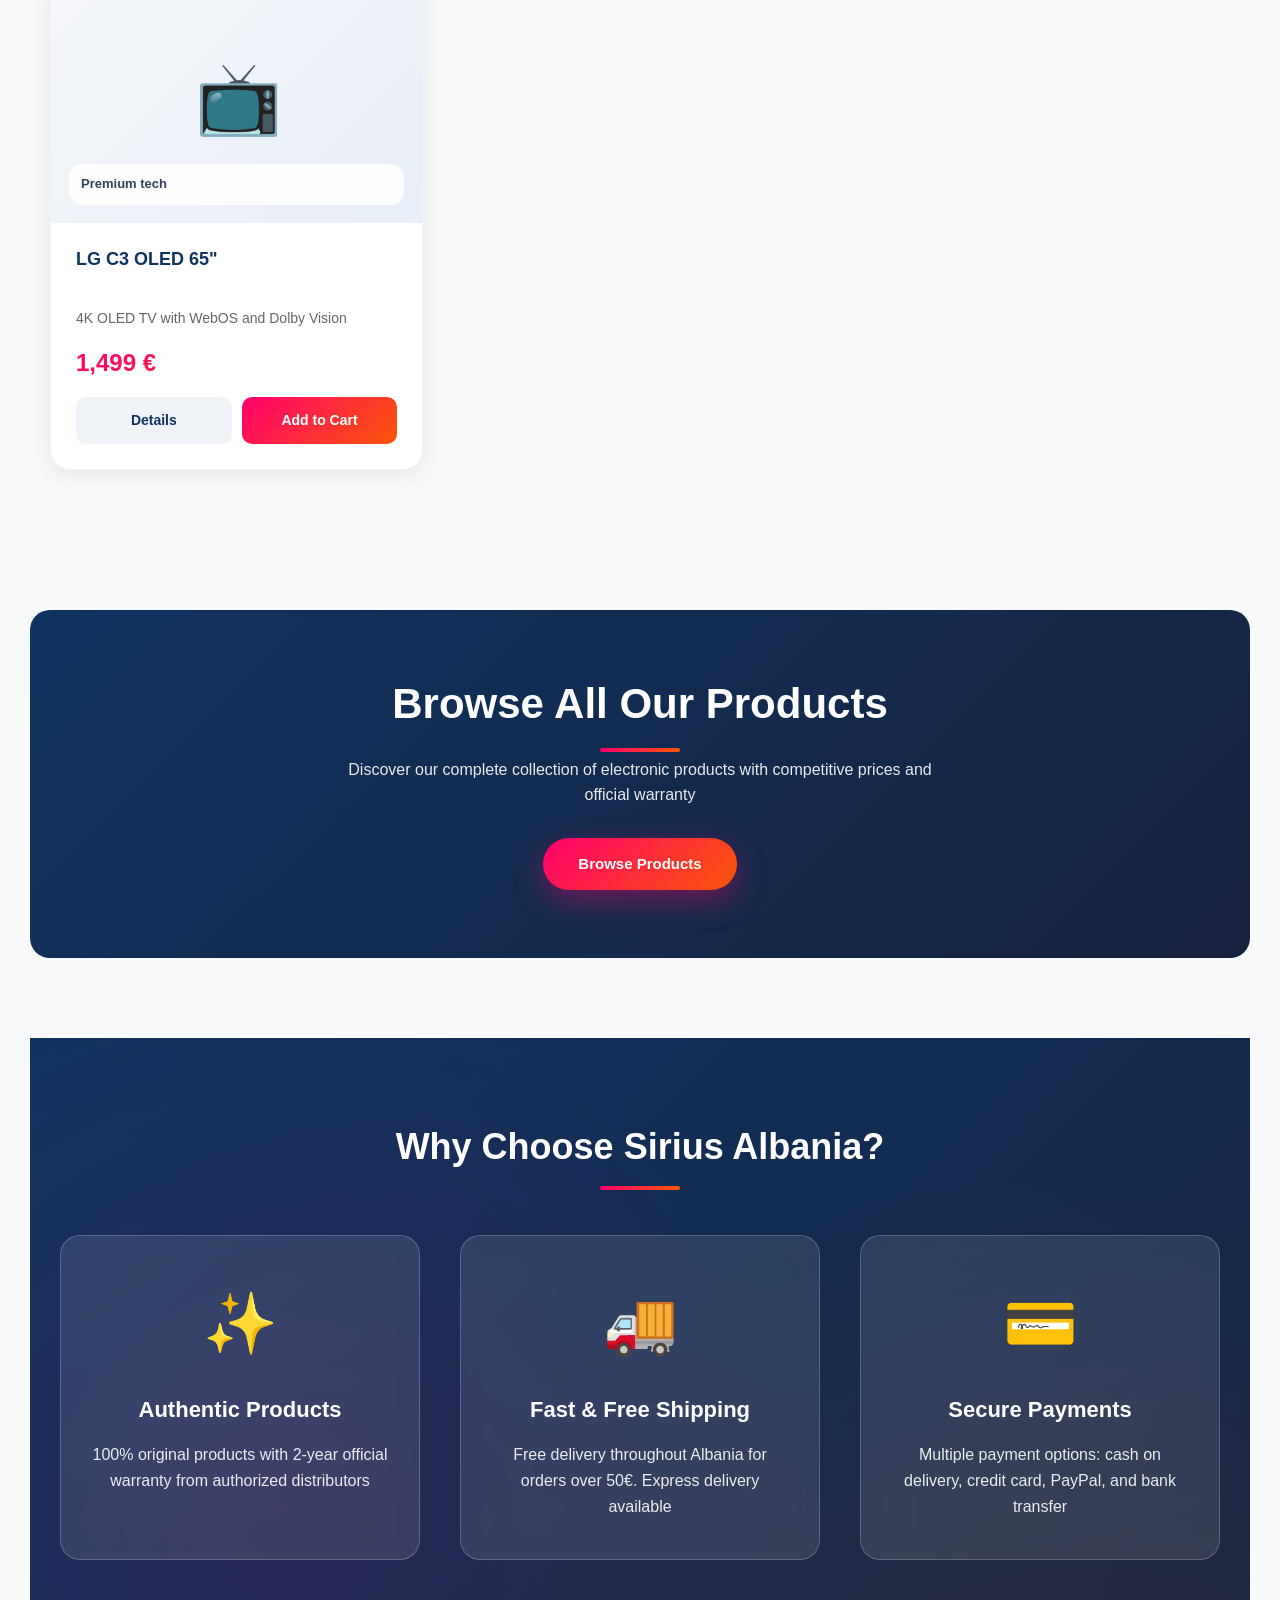
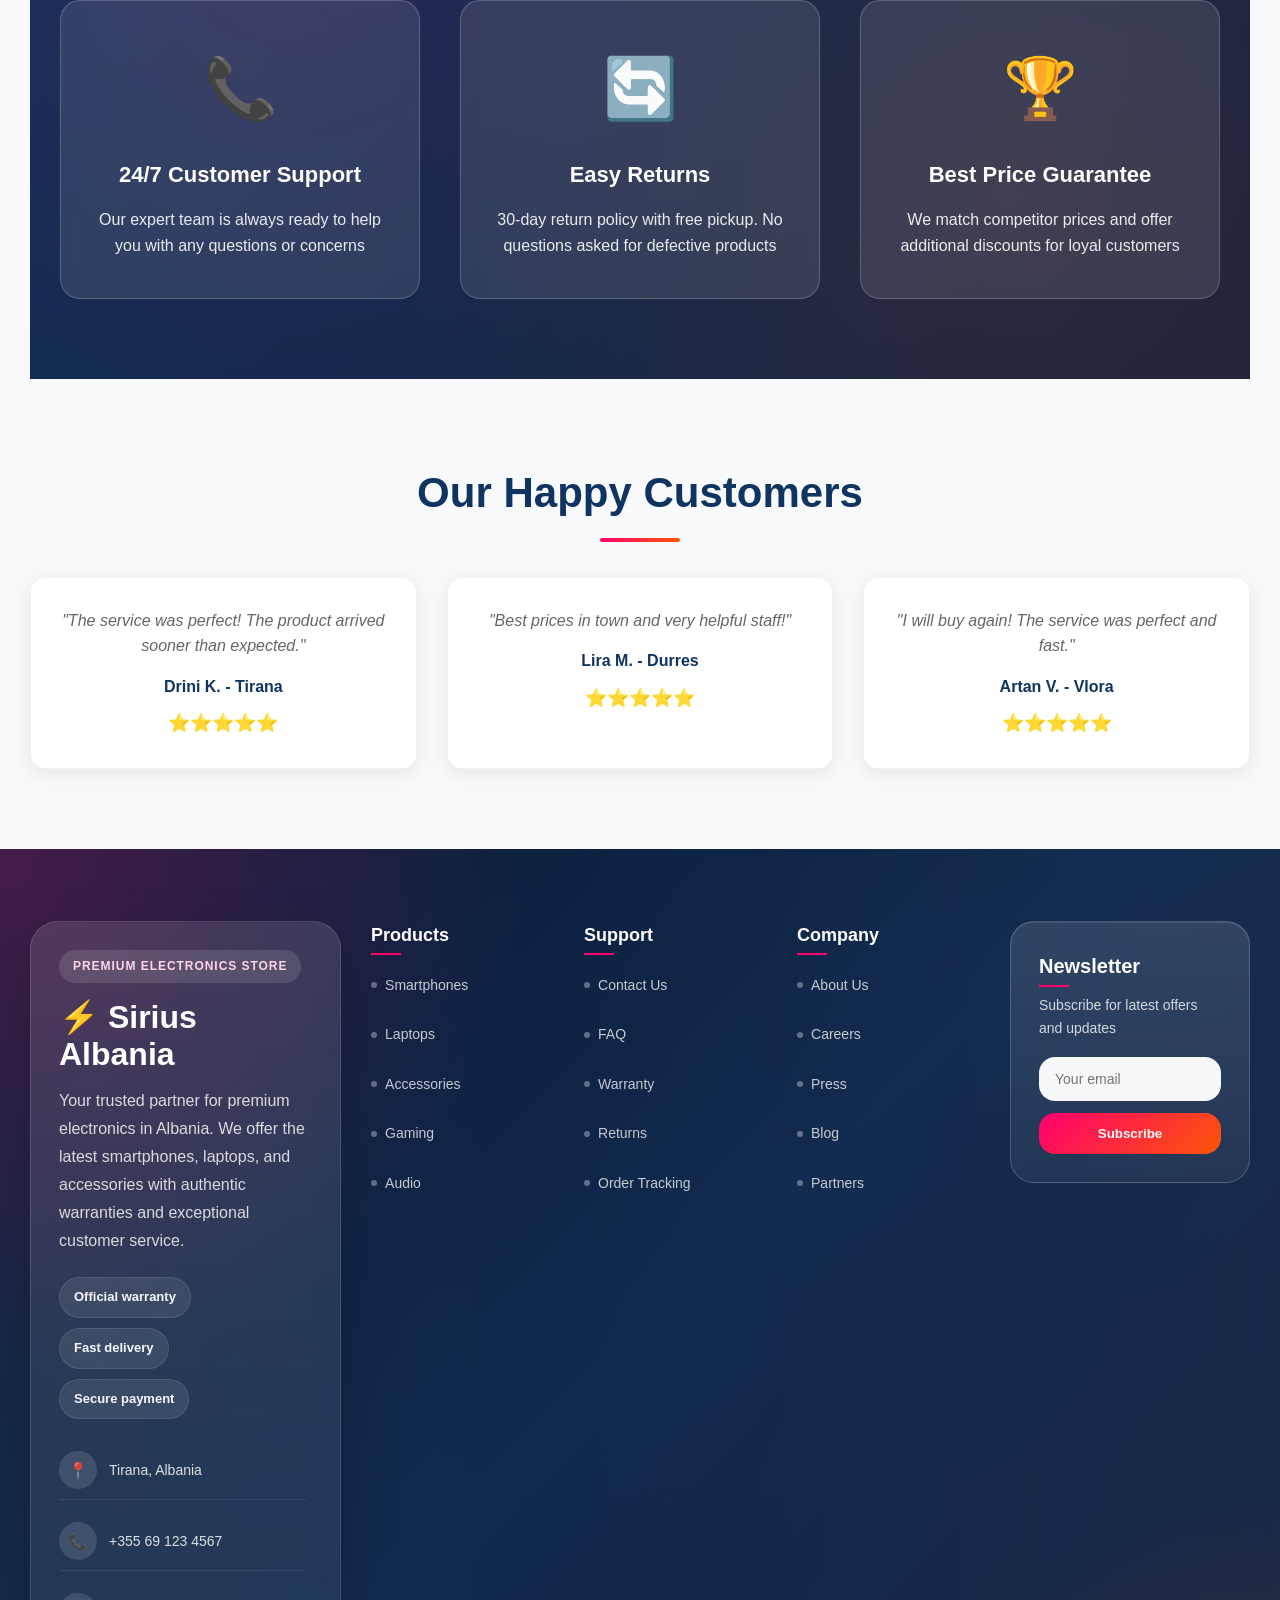
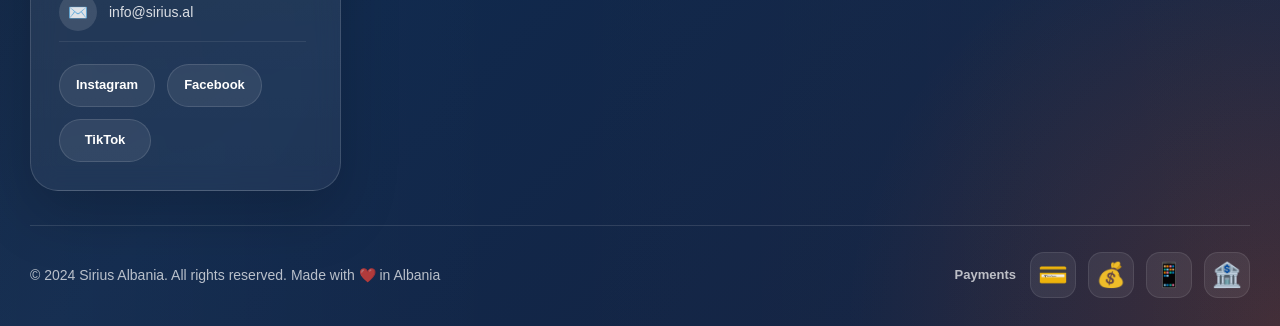
==== commit 9b92e2bc: "Nav Edit Commit" ====
--- a/index.html
+++ b/index.html
@@ -79,7 +79,6 @@
     </div>
     <div class="header-actions">
       <a href="#" class="user-account">👤</a>
-      <a href="#" class="wishlist">♥</a>
       <a href="cart.html" class="cart-icon">🛒 <span class="cart-count">0</span></a>
     </div>
   </div>
--- a/css/styles.css
+++ b/css/styles.css
@@ -40,7 +40,7 @@
   align-items: center;
   justify-content: space-between;
   gap: 22px;
-  padding: 18px 30px 22px;
+  padding: 20px 30px;
   flex-wrap: nowrap;
 }
 
@@ -67,22 +67,26 @@
 
 .logo {
   display: inline-flex;
-  align-items: flex-end;
+  flex-direction: column;
+  align-items: stretch;
+  justify-content: center;
+  align-self: center;
   font-size: 36px;
   font-weight: 900;
   text-decoration: none;
   color: #ffffff;
   letter-spacing: 0.18em;
   position: relative;
-  padding-bottom: 4px;
+  padding: 0;
   background: none;
+  line-height: 1;
+  gap: 4px;
 }
 
 .logo::after {
   content: '';
-  position: absolute;
-  bottom: 0;
-  left: 0;
+  display: block;
+  flex-shrink: 0;
   width: 100%;
   height: 3px;
   background: linear-gradient(90deg, #ff006e, #fb5607);
@@ -91,14 +95,18 @@
 
 .logo-text {
   color: white;
+  display: block;
 }
 
 .menu-trigger {
   position: relative;
   display: inline-flex;
+  flex-direction: row;
+  flex-wrap: nowrap;
   align-items: center;
   justify-content: center;
-  padding: 12px 20px 12px 44px;
+  align-self: center;
+  padding: 12px 20px;
   gap: 10px;
   border: 1px solid rgba(255, 255, 255, 0.22);
   border-radius: 18px;
@@ -108,24 +116,46 @@
   font-size: 14px;
   background: rgba(255, 255, 255, 0.08);
   transition: background 0.25s ease, border-color 0.25s ease, transform 0.25s ease;
+  white-space: nowrap;
 }
 
 .menu-trigger::before {
   content: '';
-  position: absolute;
-  left: 16px;
+  flex: 0 0 auto;
+  align-self: center;
   width: 16px;
-  height: 2px;
-  background: #ffffff;
-  box-shadow: 0 5px 0 #ffffff, 0 10px 0 #ffffff;
+  height: 12px;
+  background: linear-gradient(
+    to bottom,
+    #ffffff 0,
+    #ffffff 2px,
+    transparent 2px,
+    transparent 5px,
+    #ffffff 5px,
+    #ffffff 7px,
+    transparent 7px,
+    transparent 10px,
+    #ffffff 10px,
+    #ffffff 12px
+  );
 }
 
 .menu-trigger > a {
   color: inherit;
   display: inline-flex;
   align-items: center;
-  gap: 8px;
+  gap: 6px;
+  line-height: 1;
   text-decoration: none;
+}
+
+.menu-trigger .chevron {
+  display: inline-flex;
+  align-items: center;
+  justify-content: center;
+  line-height: 1;
+  font-size: 10px;
+  transform: translateY(1px);
 }
 
 .menu-trigger:hover {
@@ -148,6 +178,7 @@
 .header-actions {
   display: flex;
   align-items: center;
+  align-self: center;
   gap: 18px;
 }
 
@@ -158,6 +189,7 @@
   display: inline-flex;
   align-items: center;
   justify-content: center;
+  line-height: 1;
 }
 
 .cart-icon {
@@ -183,6 +215,7 @@
 .search-bar {
   display: flex;
   align-items: center;
+  align-self: center;
   background: white;
   border-radius: 28px;
   padding: 6px;
@@ -217,13 +250,17 @@
 .header-actions {
   display: flex;
   align-items: center;
+  align-self: center;
   gap: 20px;
 }
 
 .user-account {
   color: white;
   text-decoration: none;
-  font-size: 16px;
+  font-size: 18px;
+  min-height: 40px;
+  min-width: 40px;
+  box-sizing: border-box;
   transition: all 0.3s ease;
 }
 
@@ -232,11 +269,13 @@
 }
 
 .cart-icon {
-  font-size: 20px;
+  font-size: 18px;
   cursor: pointer;
   transition: all 0.3s;
   position: relative;
-  padding: 8px 16px;
+  padding: 6px 14px;
+  min-height: 40px;
+  box-sizing: border-box;
   background: rgba(255, 107, 53, 0.2);
   border-radius: 20px;
   border: 1px solid rgba(255, 107, 53, 0.4);
@@ -1681,7 +1720,7 @@
   .menu-trigger {
     flex: 0 0 160px;
     width: auto;
-    padding-left: 18px;
+    padding: 10px 14px;
   }
 
   .search-bar {
@@ -2873,7 +2912,7 @@
   align-items: center;
   justify-content: space-between;
   gap: 15px;
-  padding: 14px 25px;
+  padding: 16px 25px;
   flex-wrap: nowrap;
   
 }
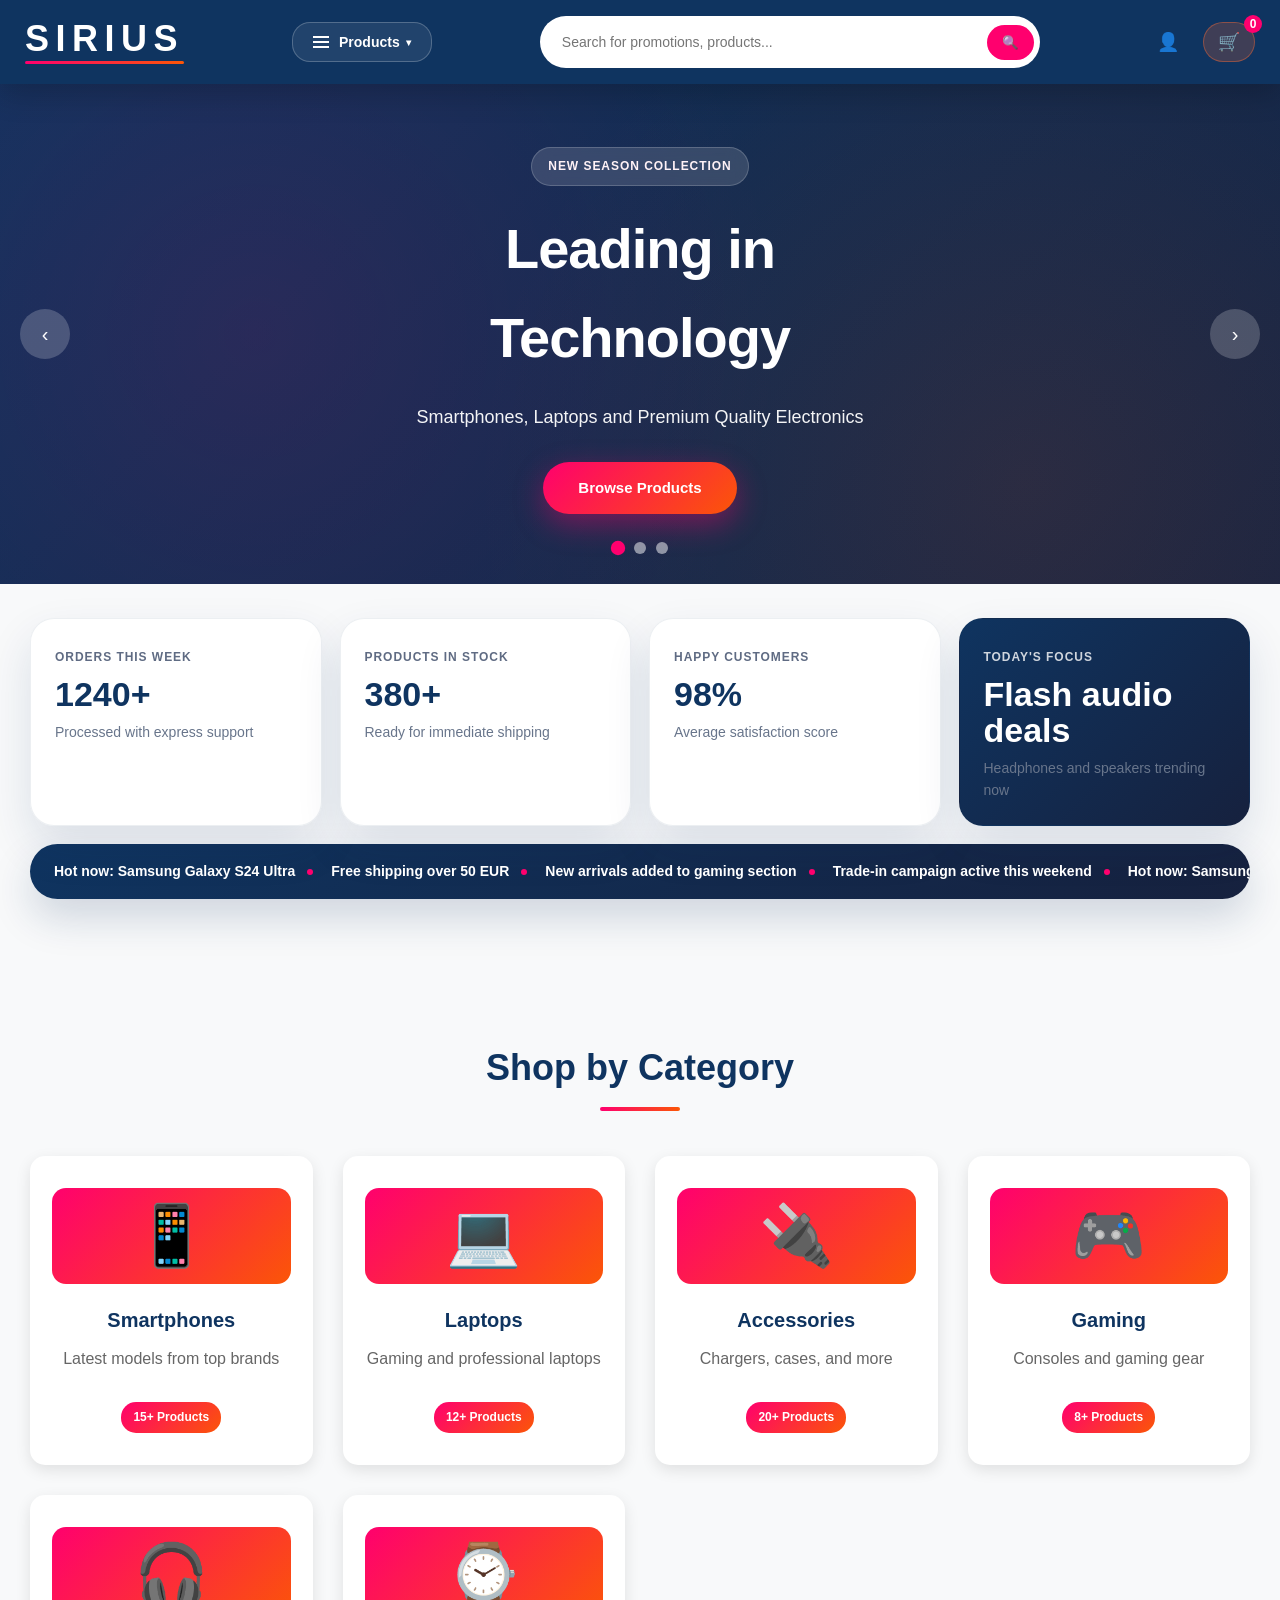
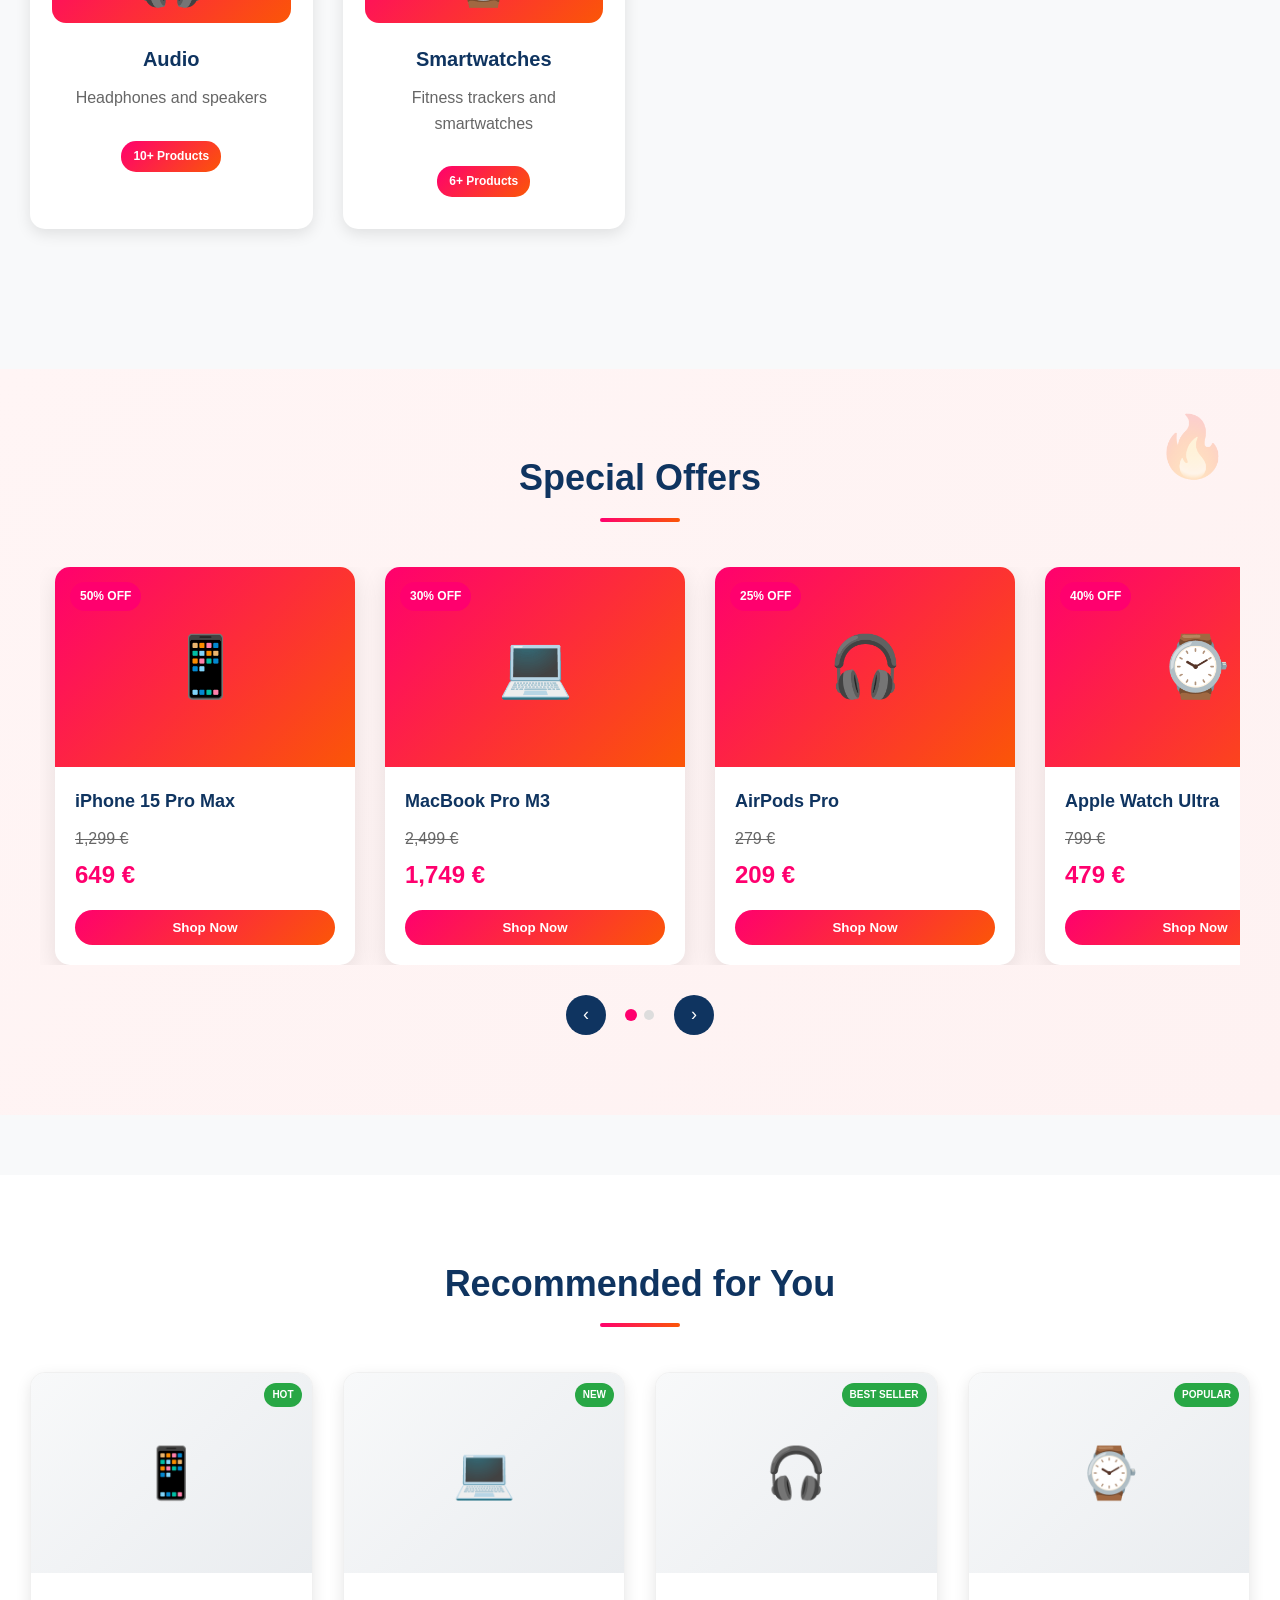
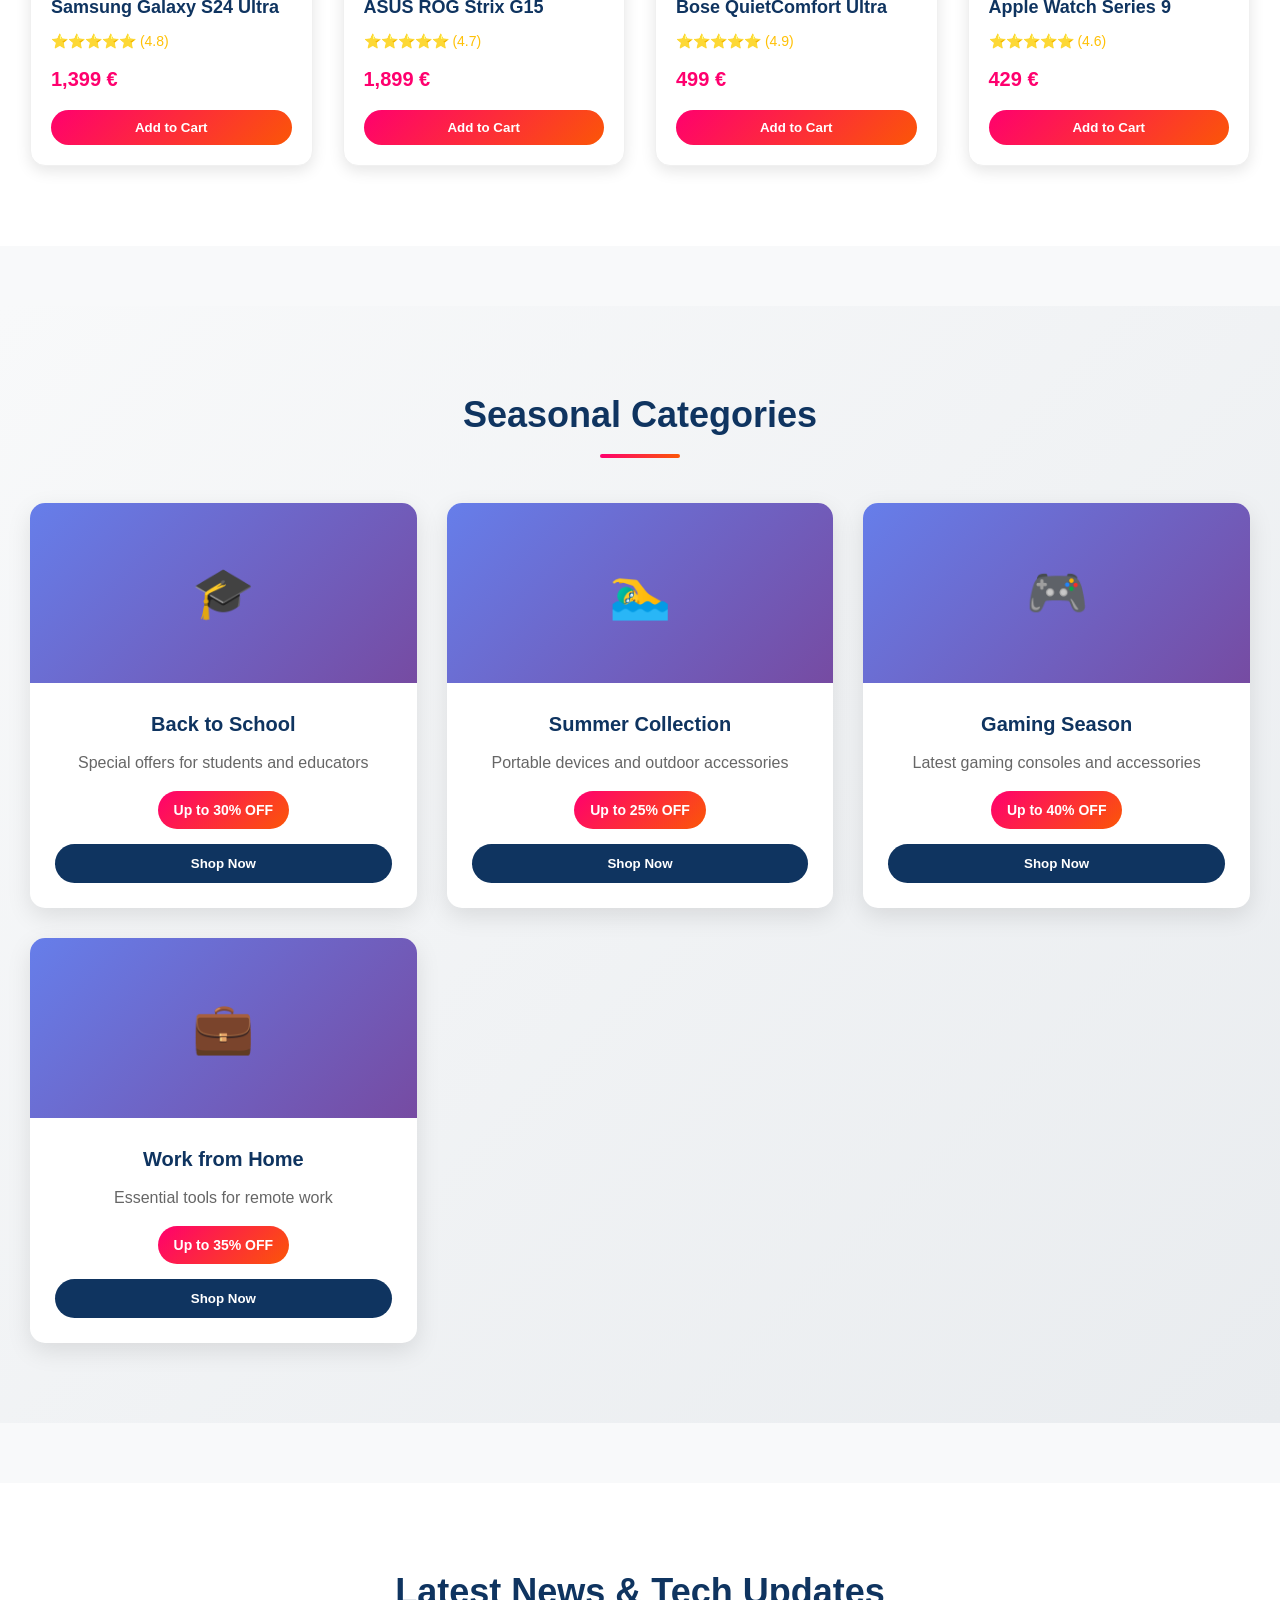
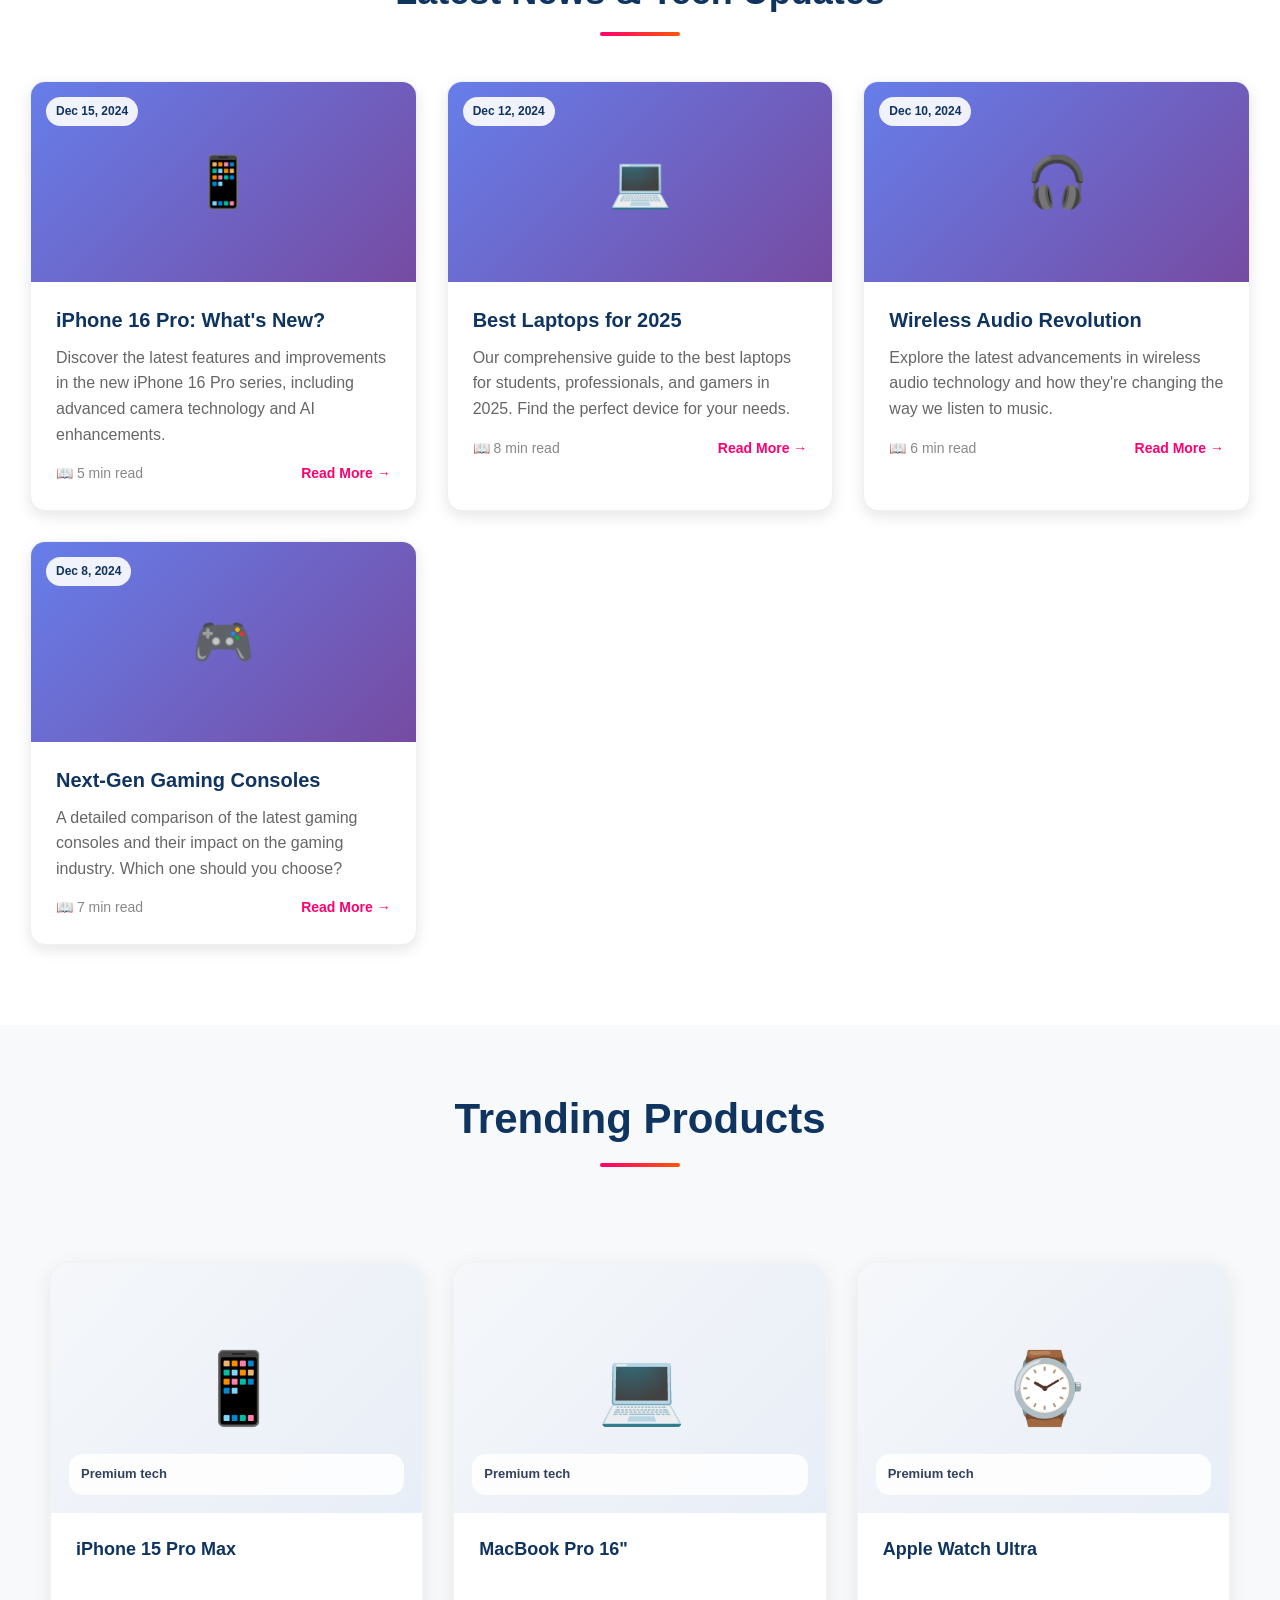
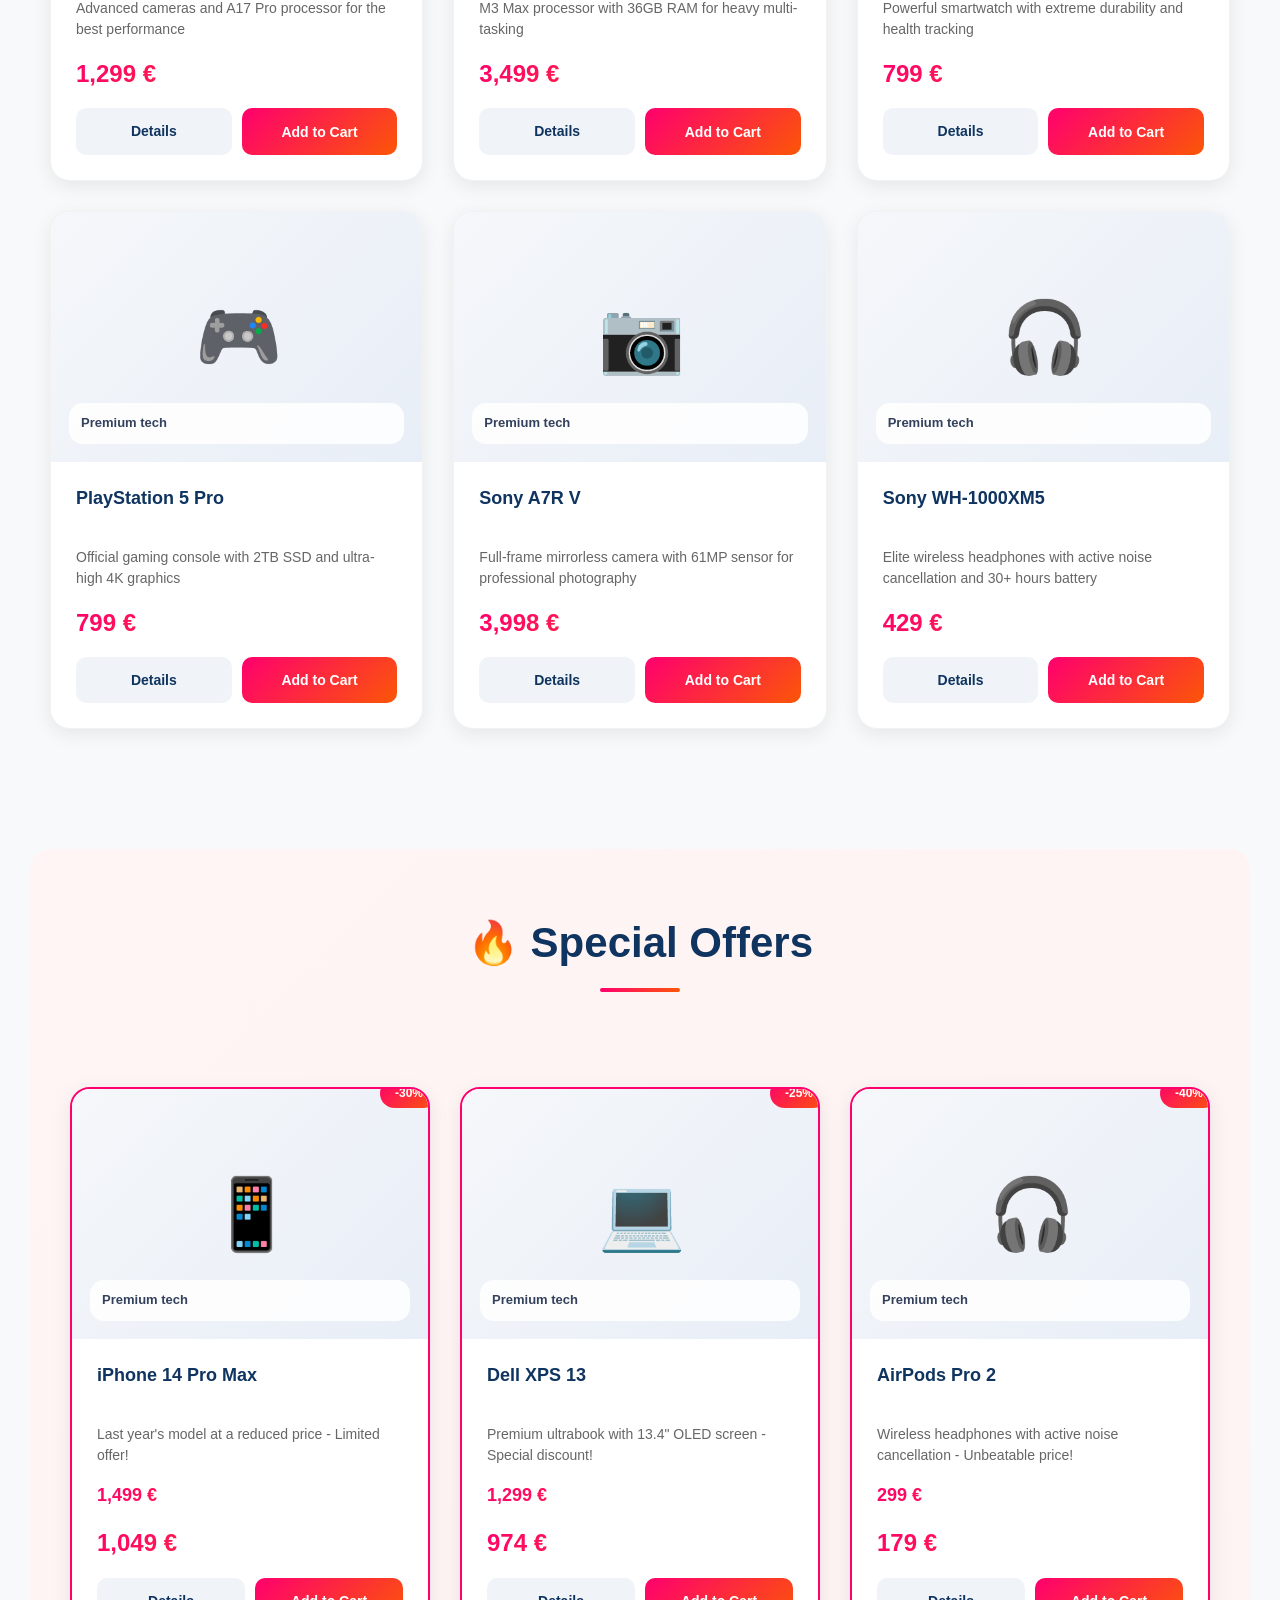
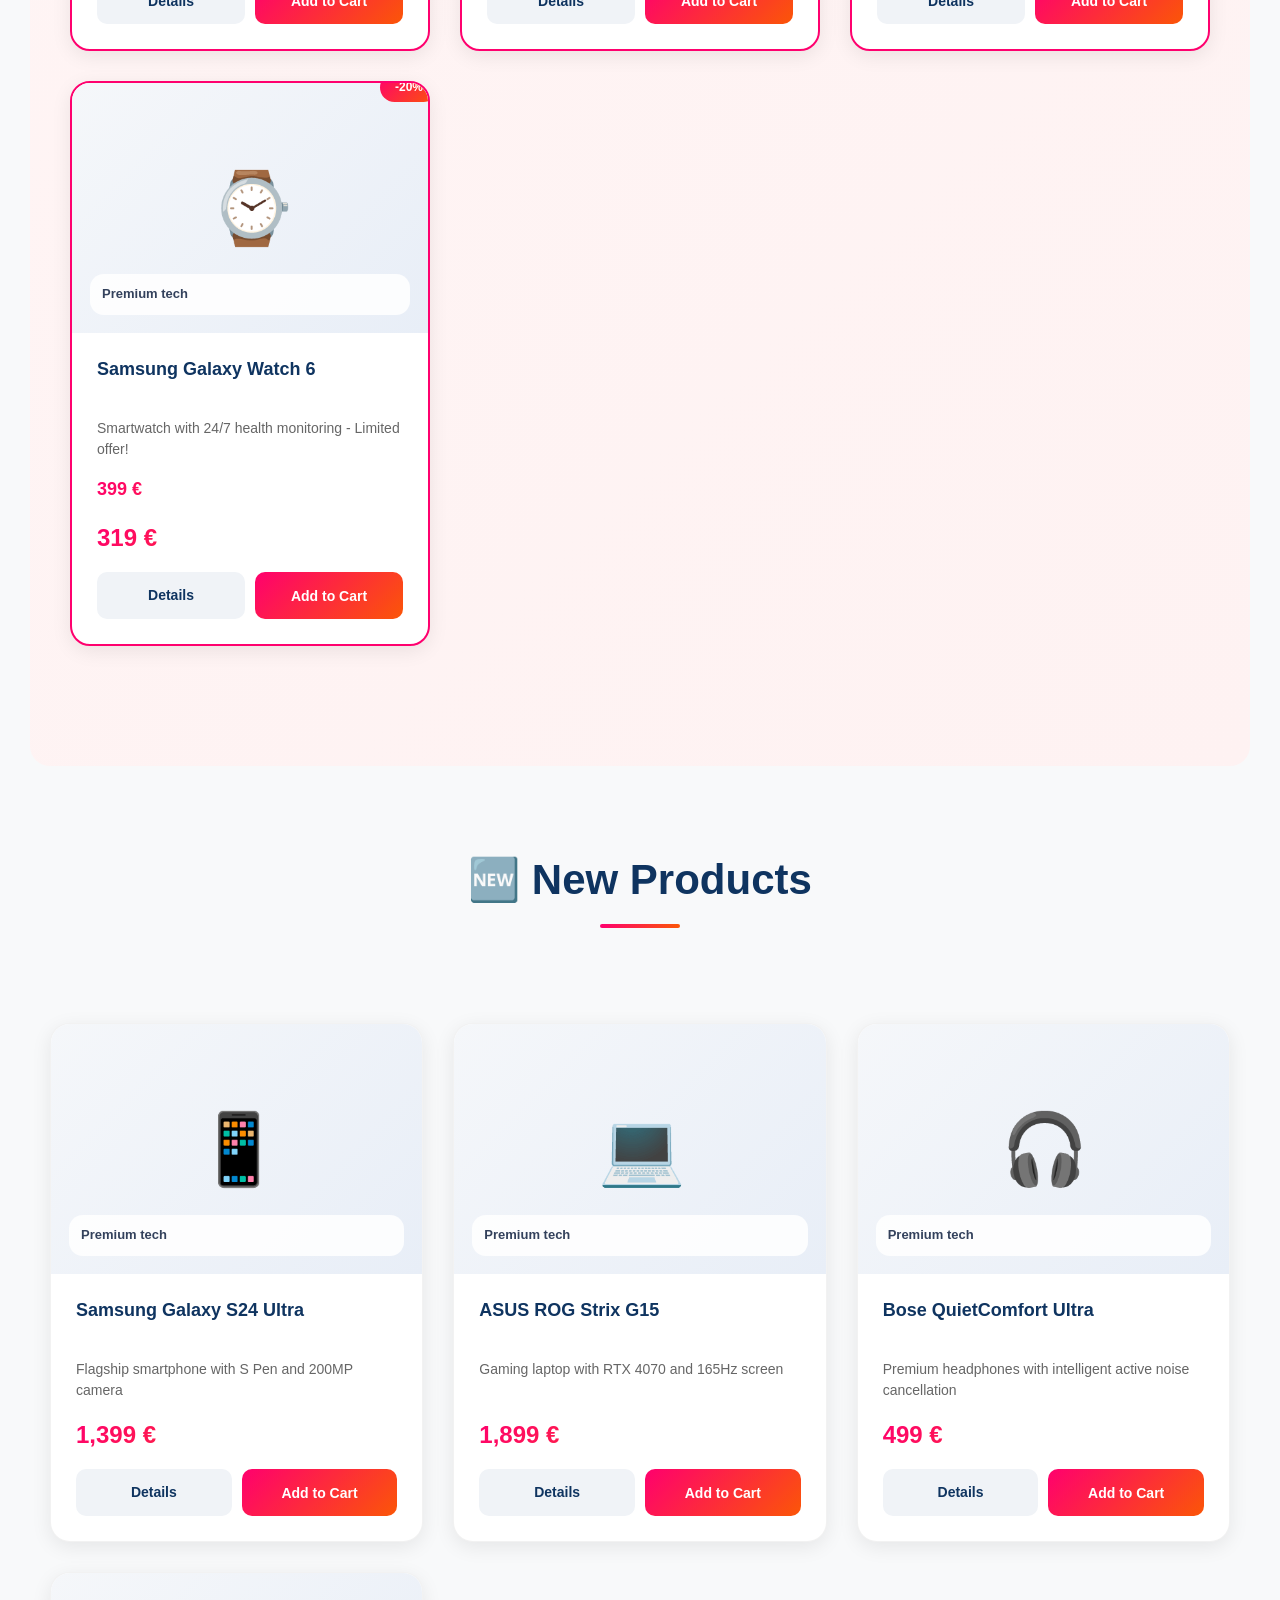
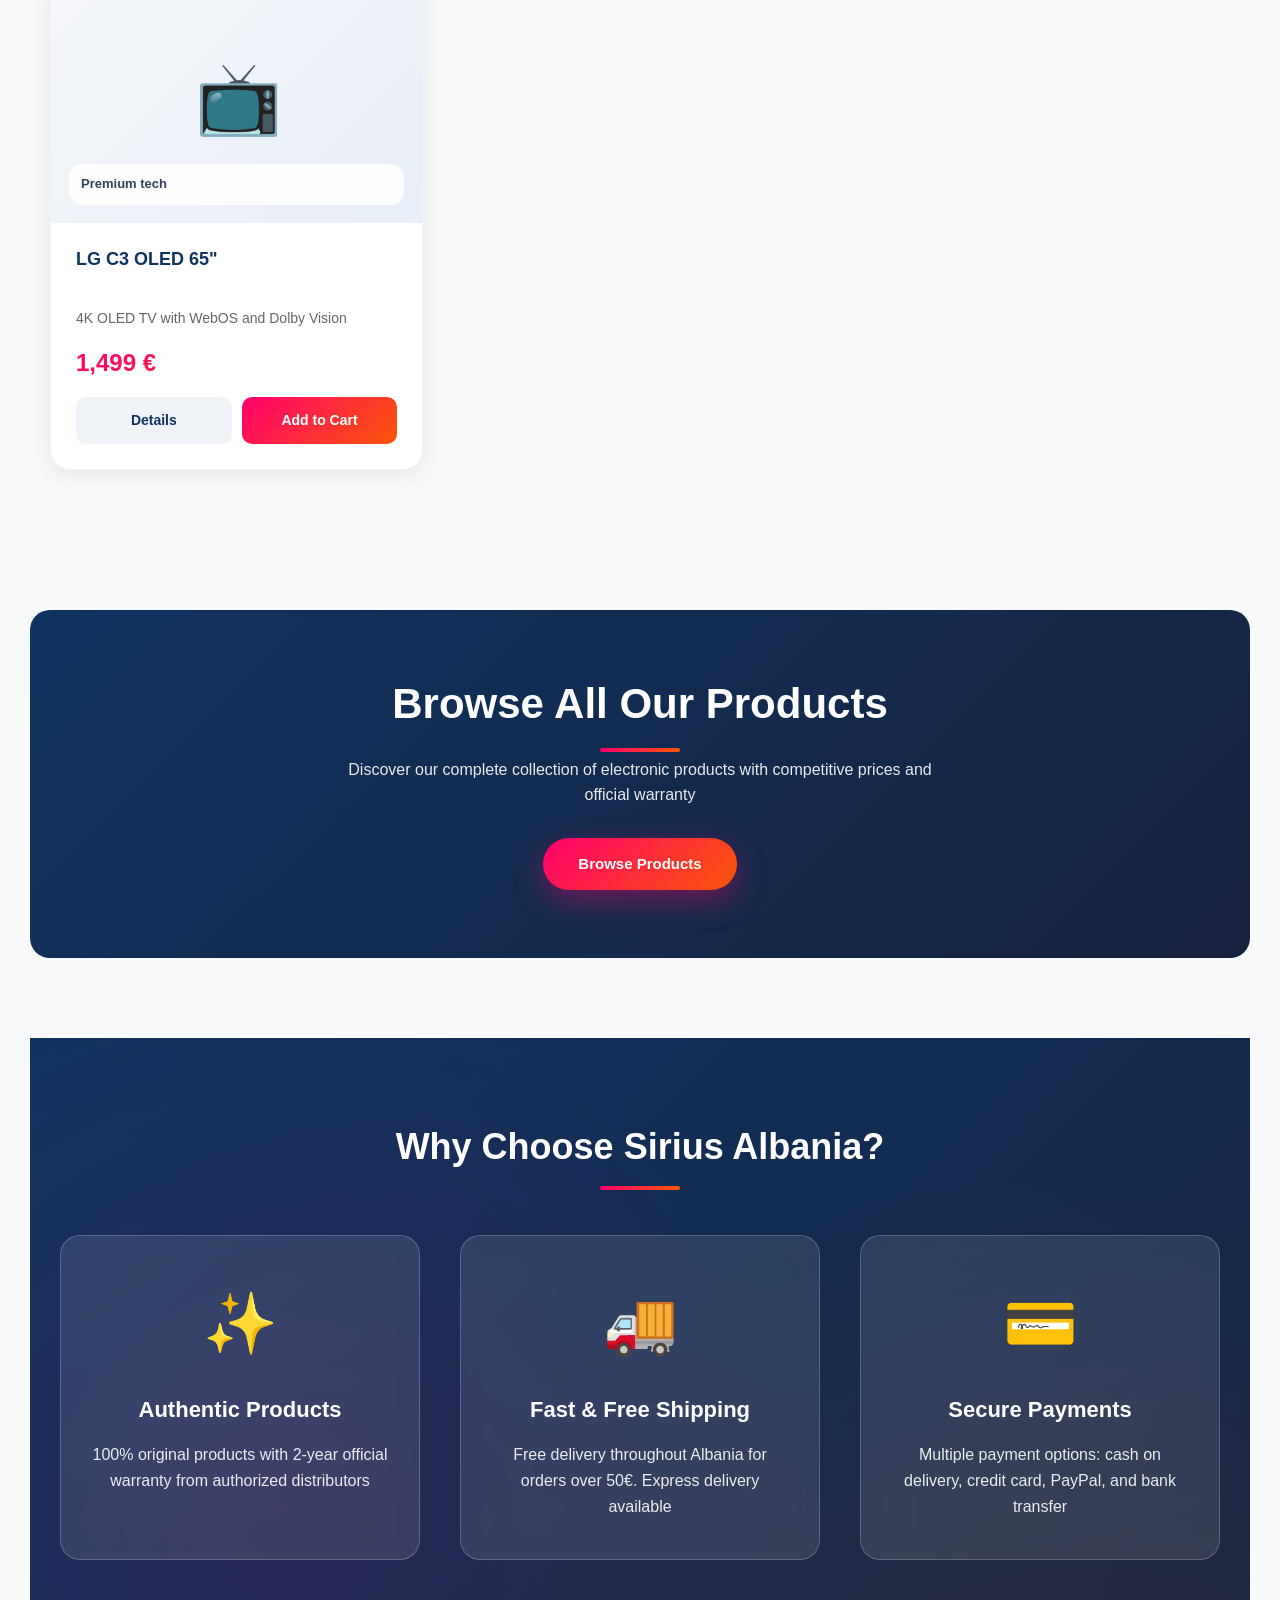
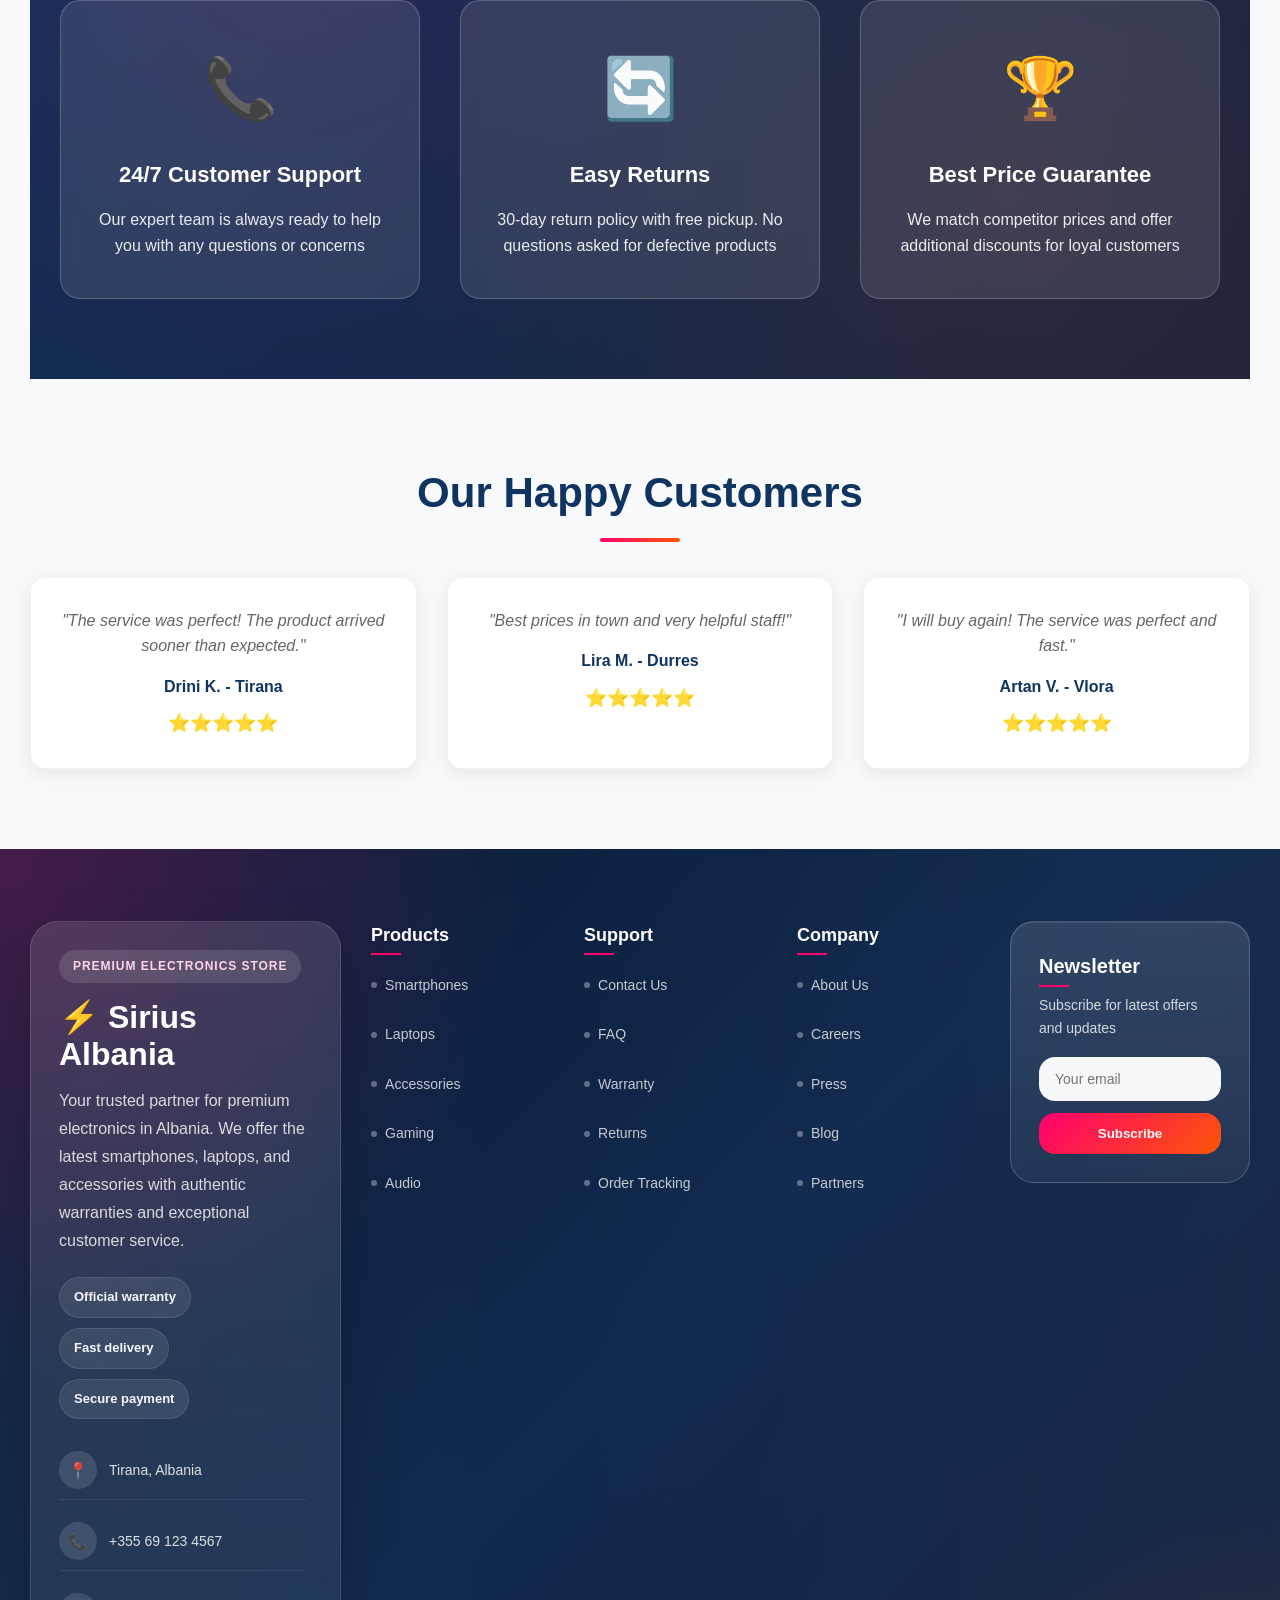
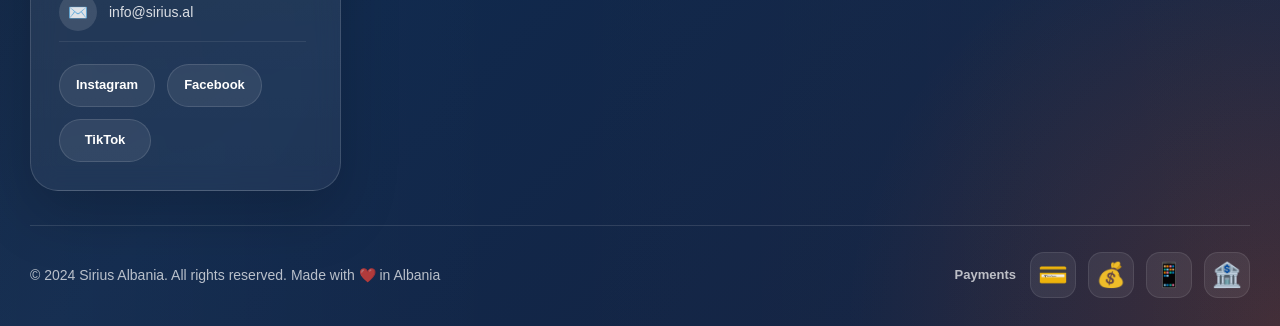
==== commit f1452f24: "New Changes" ====
--- a/index.html
+++ b/index.html
@@ -13,7 +13,7 @@
   <div class="container header-main">
     <a href="index.html" class="logo"><span class="logo-text">SIRIUS</span></a>
     <div class="menu-trigger category-dropdown">
-      <a href="#" role="button">Produktet <span class="chevron">▾</span></a>
+      <a href="#" role="button">Products <span class="chevron">▾</span></a>
       <div class="category-dropdown-content">
         <a class="category-item" href="products.html?category=smartfone">
           <span class="category-icon">📱</span>
@@ -74,7 +74,7 @@
       </div>
     </div>
     <div class="search-bar">
-      <input type="text" placeholder="Kërko për promocione, produkte..." class="search-input">
+      <input type="text" placeholder="Search for promotions, products..." class="search-input">
       <button class="search-btn">🔍</button>
     </div>
     <div class="header-actions">
--- a/css/styles.css
+++ b/css/styles.css
@@ -2937,7 +2937,7 @@
   min-width: 200px;
 }
 
-/* Actions (ikonat djathtas) */
+/* Actions (right-side icons) */
 .header-actions {
   flex: 0 0 auto;
   display: flex;
@@ -2946,7 +2946,7 @@
   white-space: nowrap;
 }
 
-/* Sigurohu qe çdo element te mos kaloje ne rresht tjeter */
+/* Make sure each element stays on one line */
 .header-main > * {
   min-width: 0;
 }
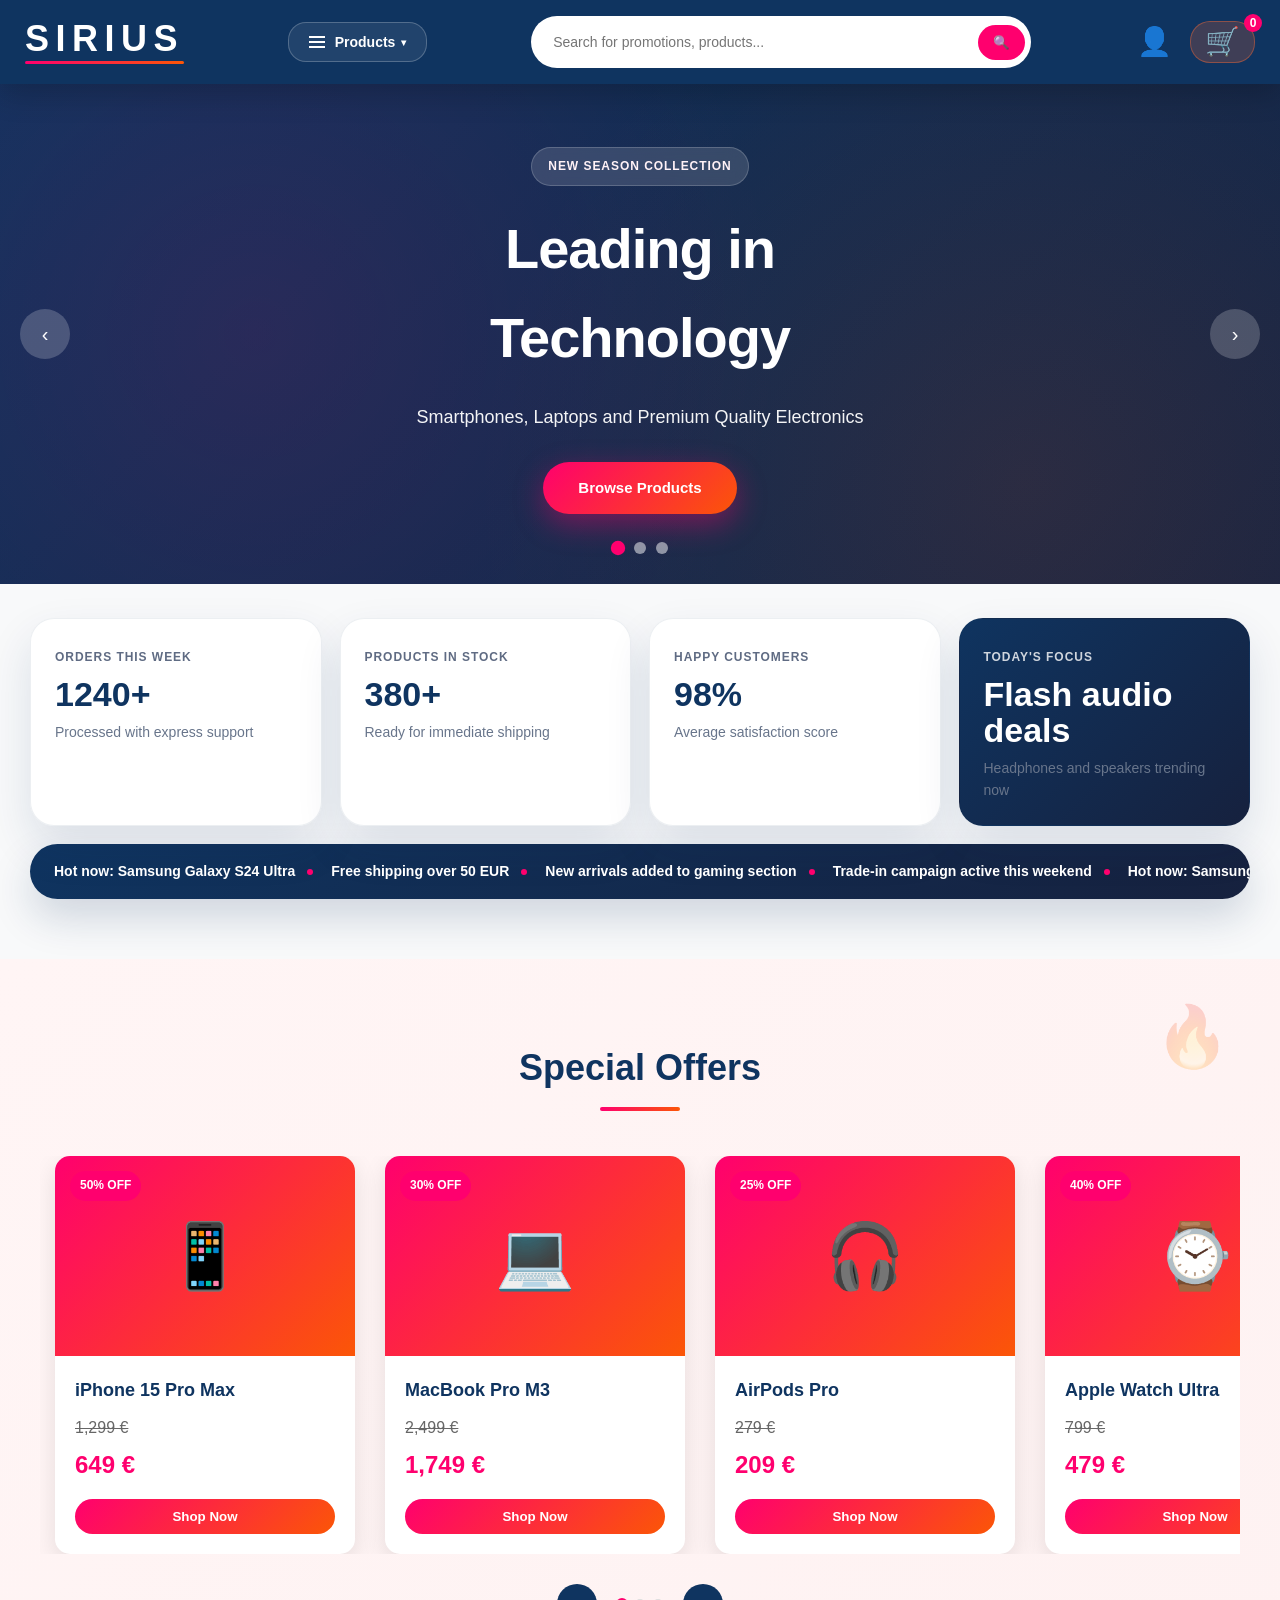
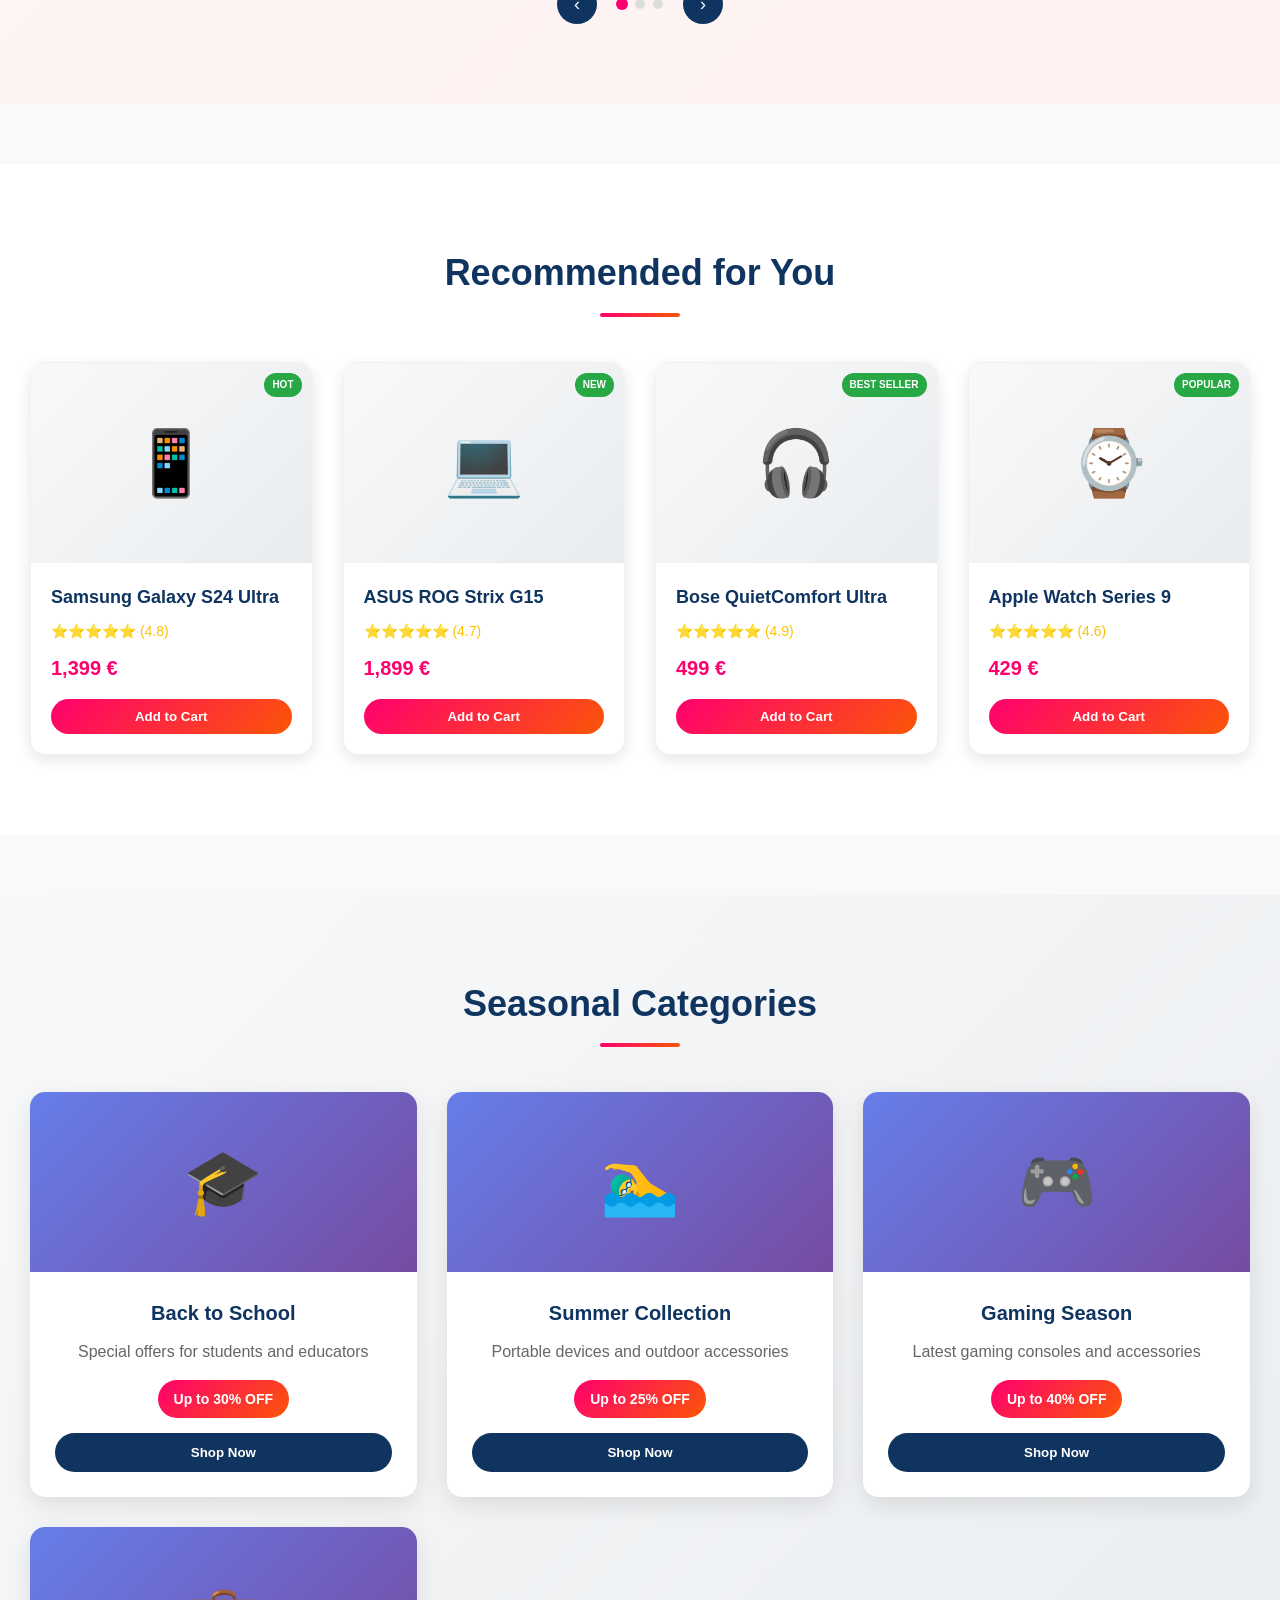
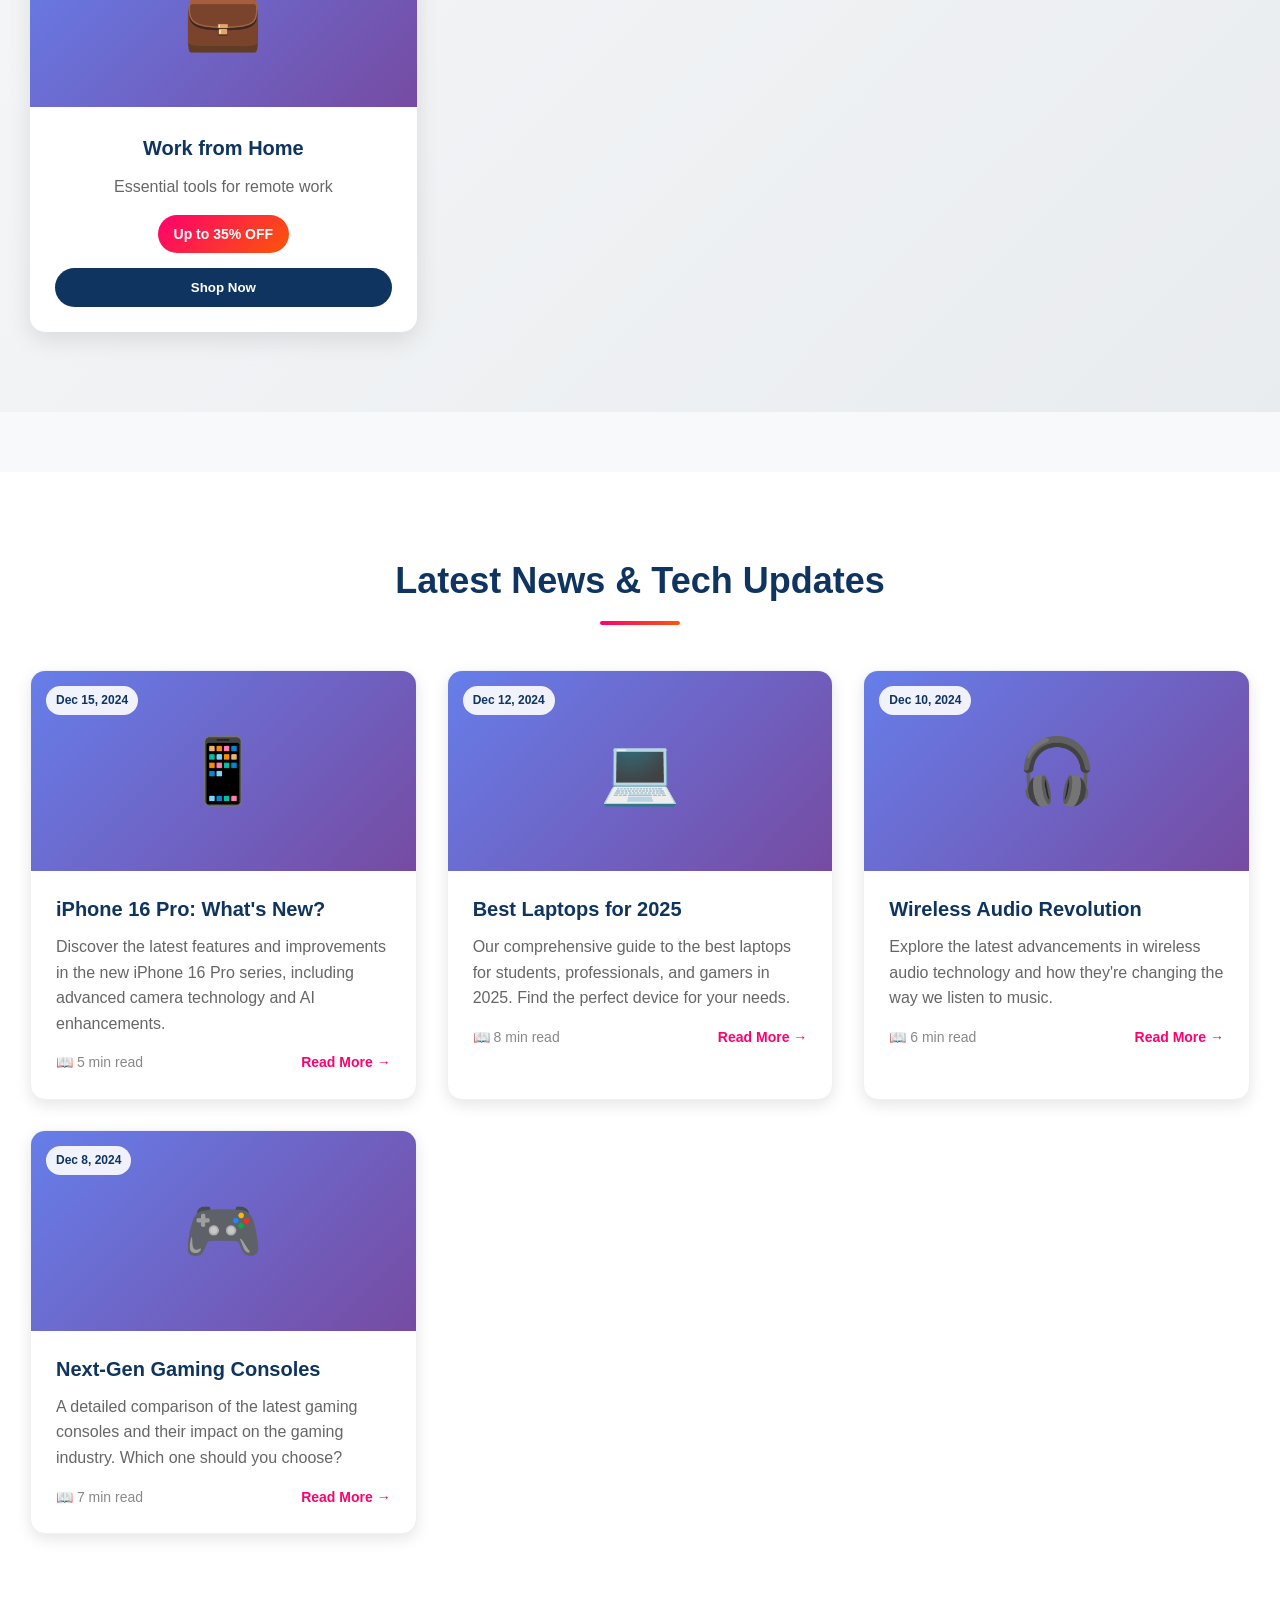
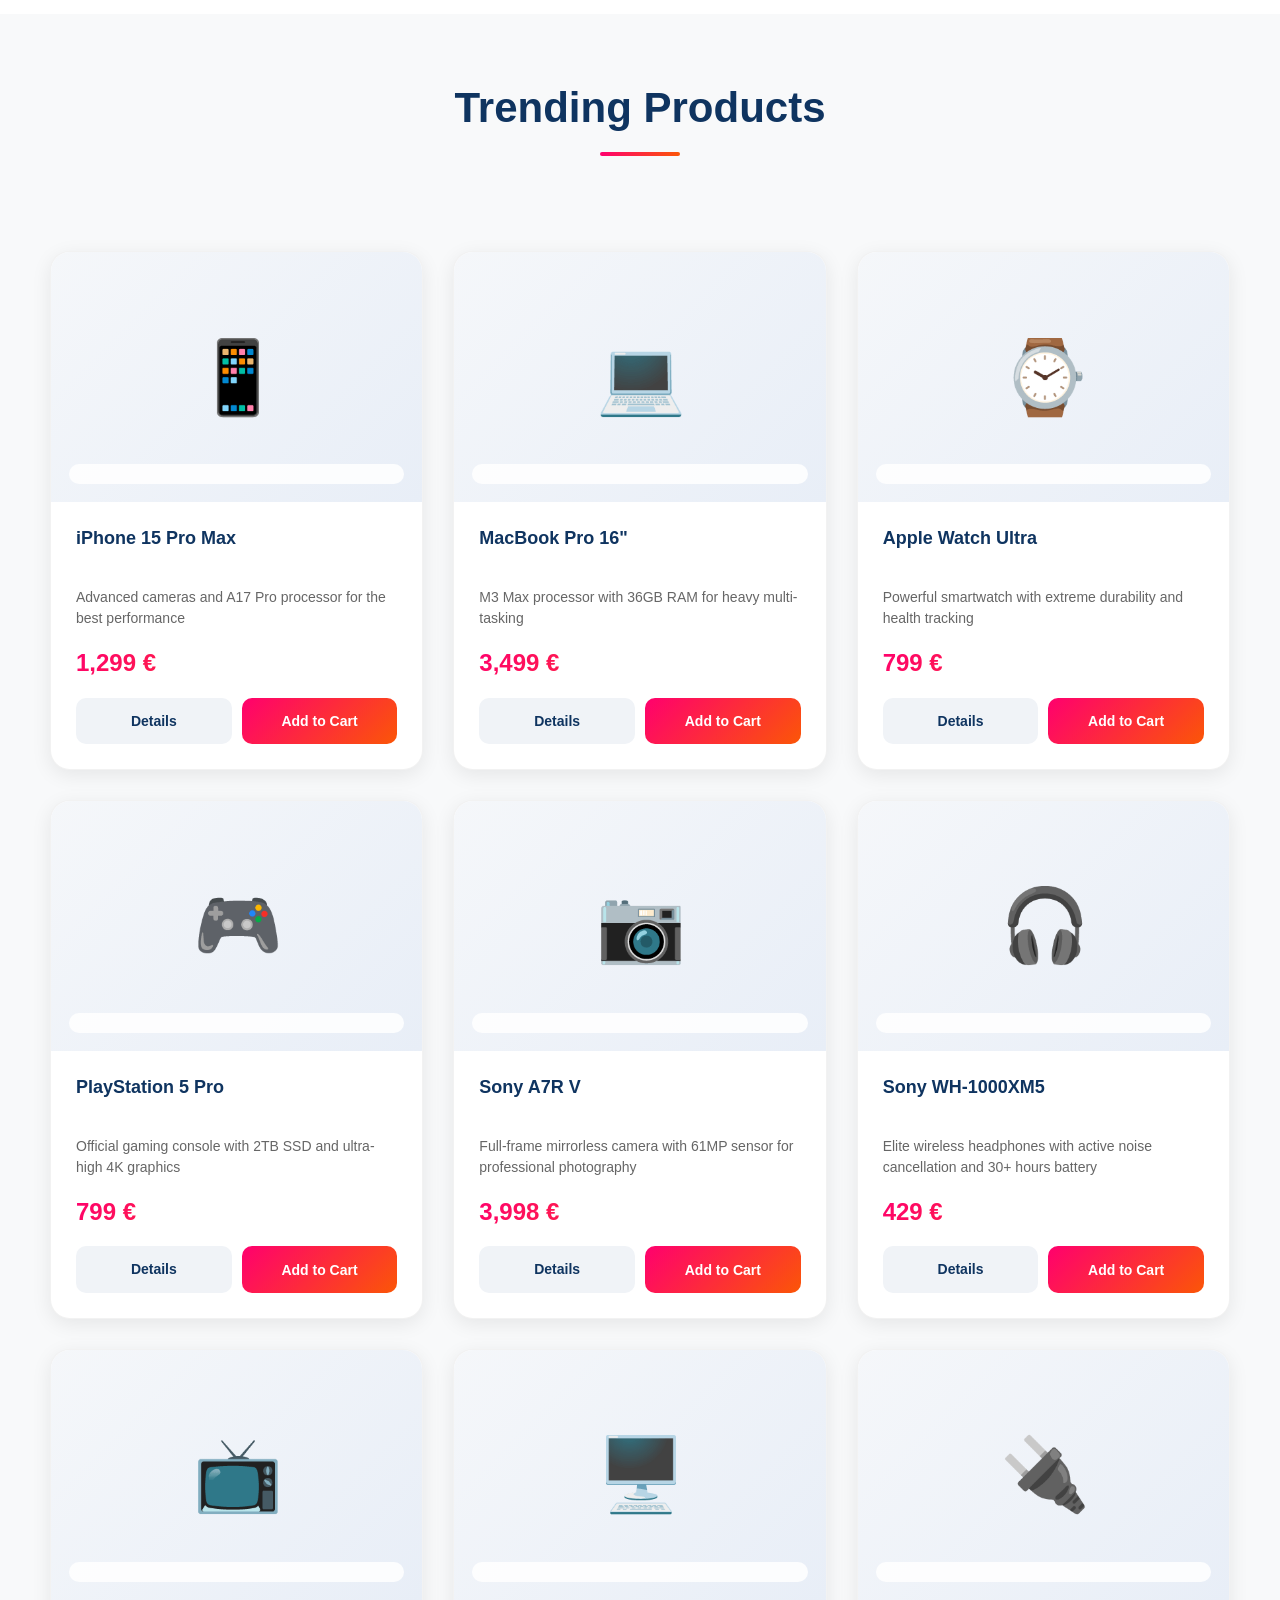
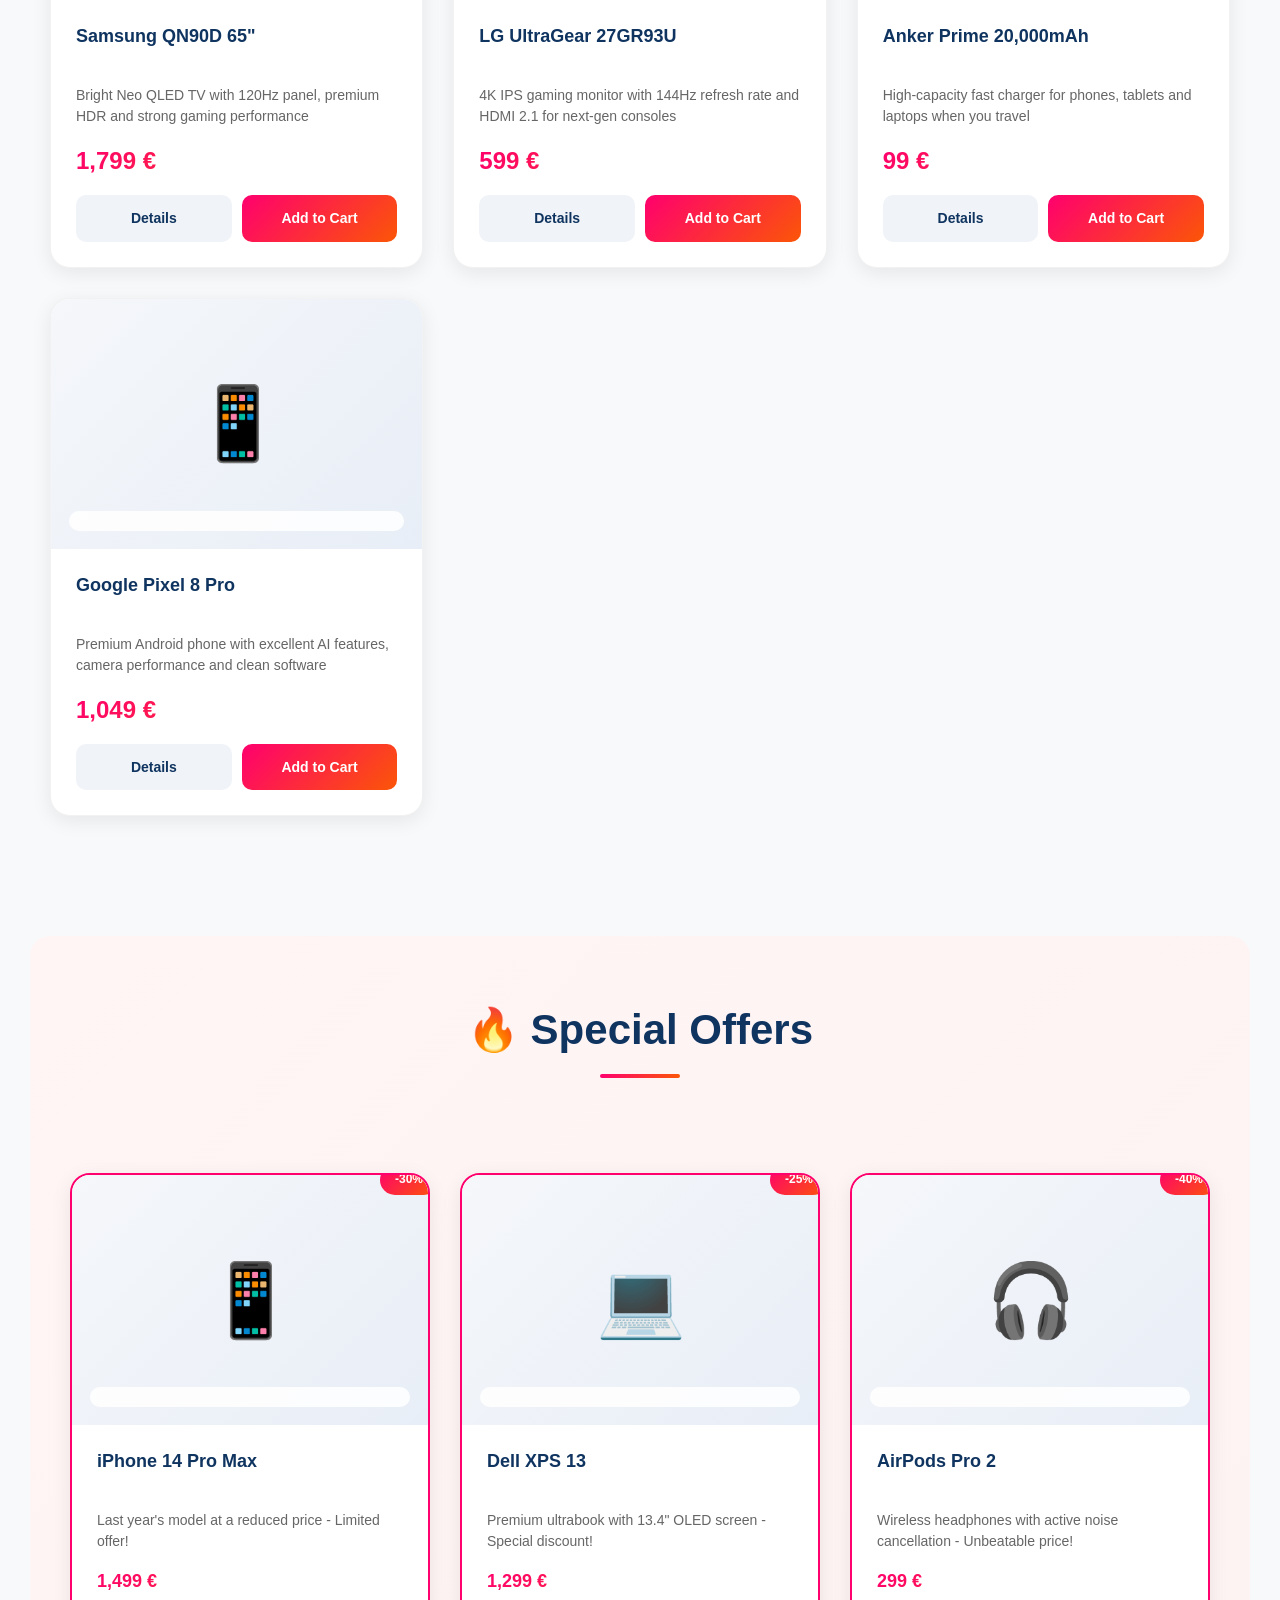
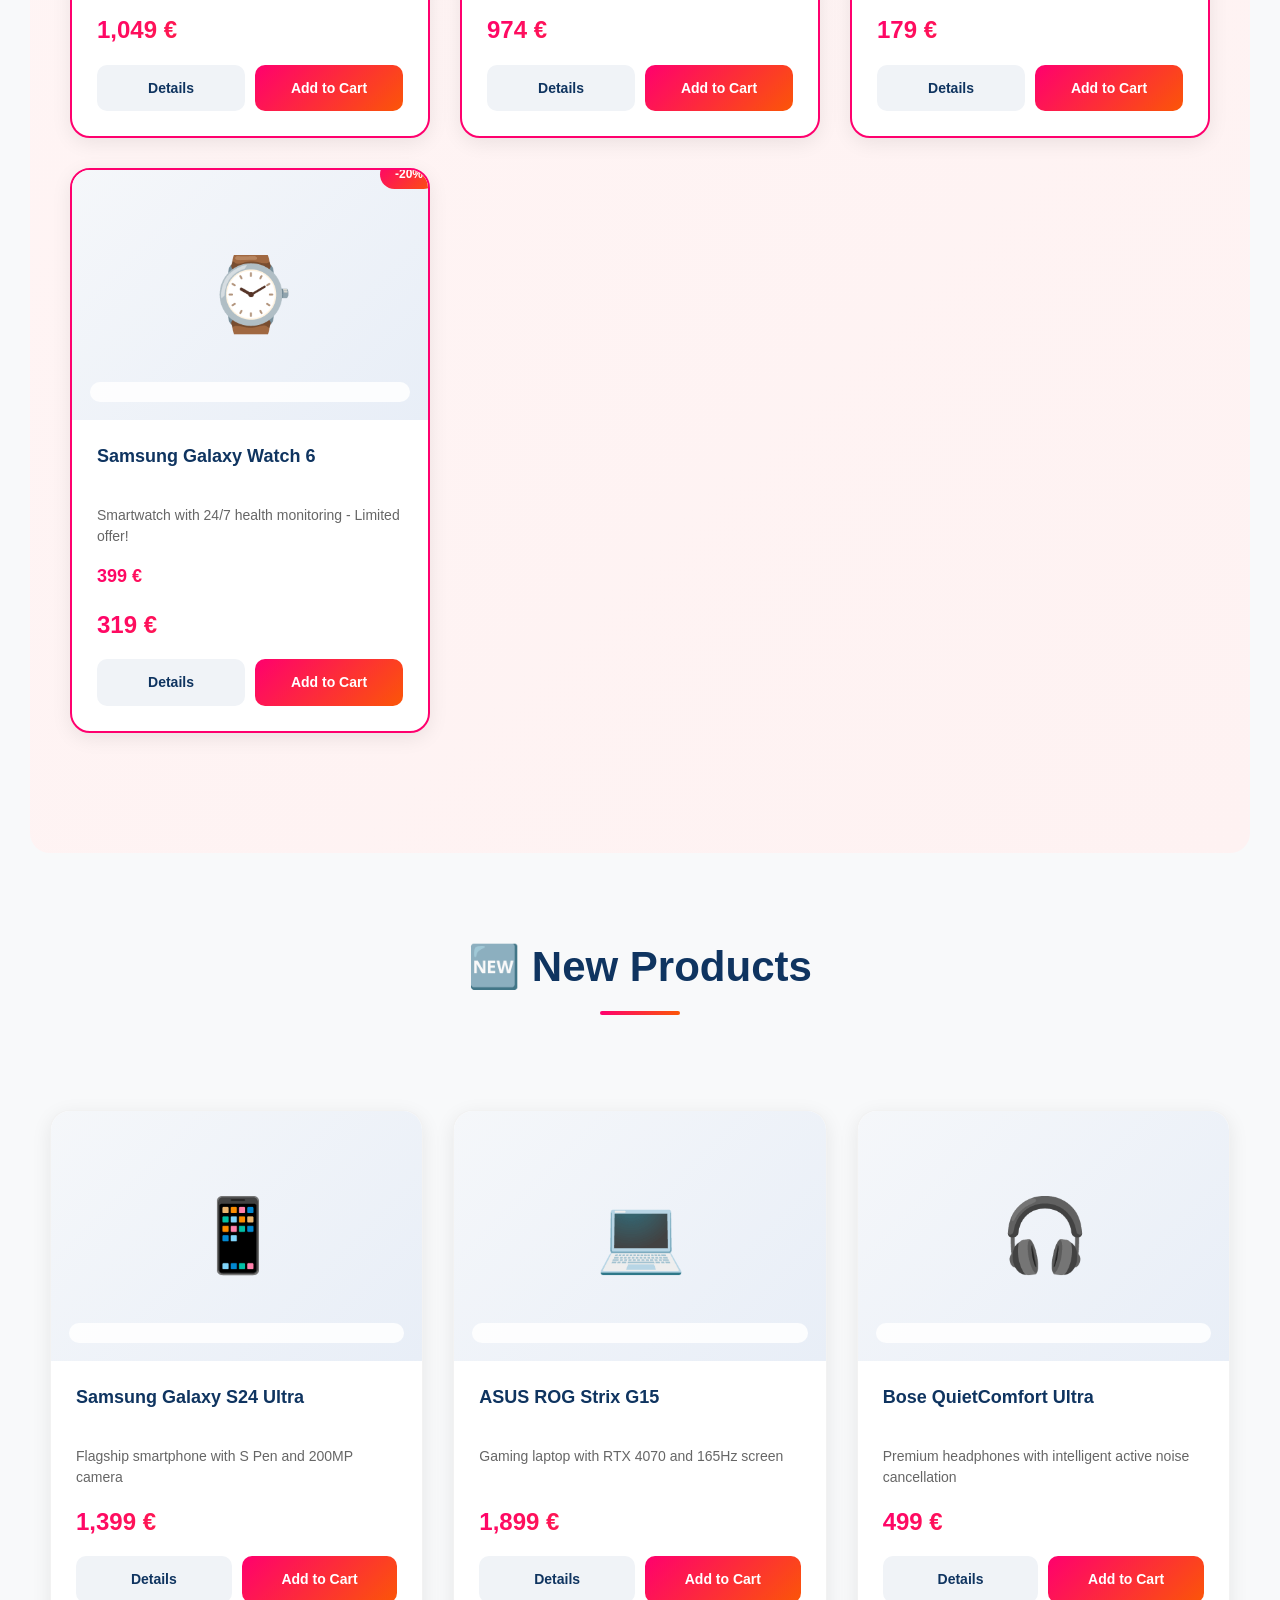
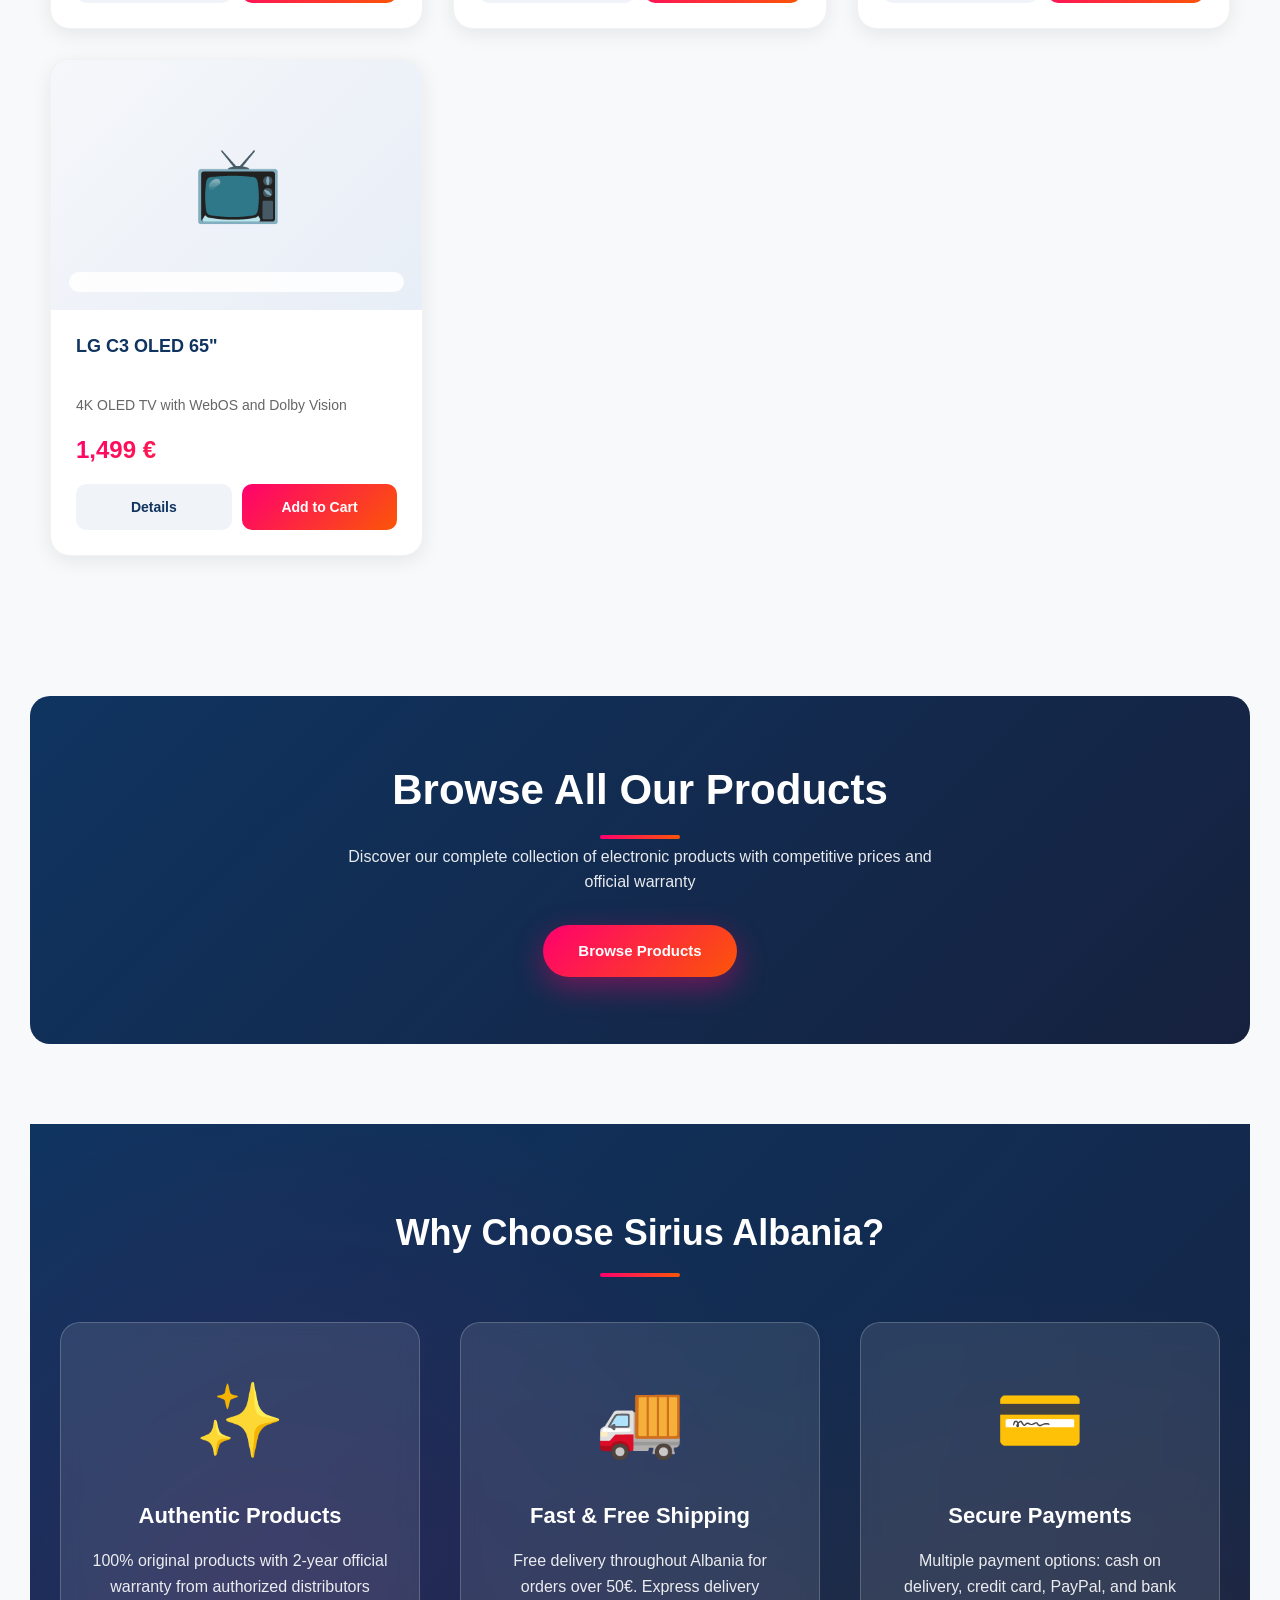
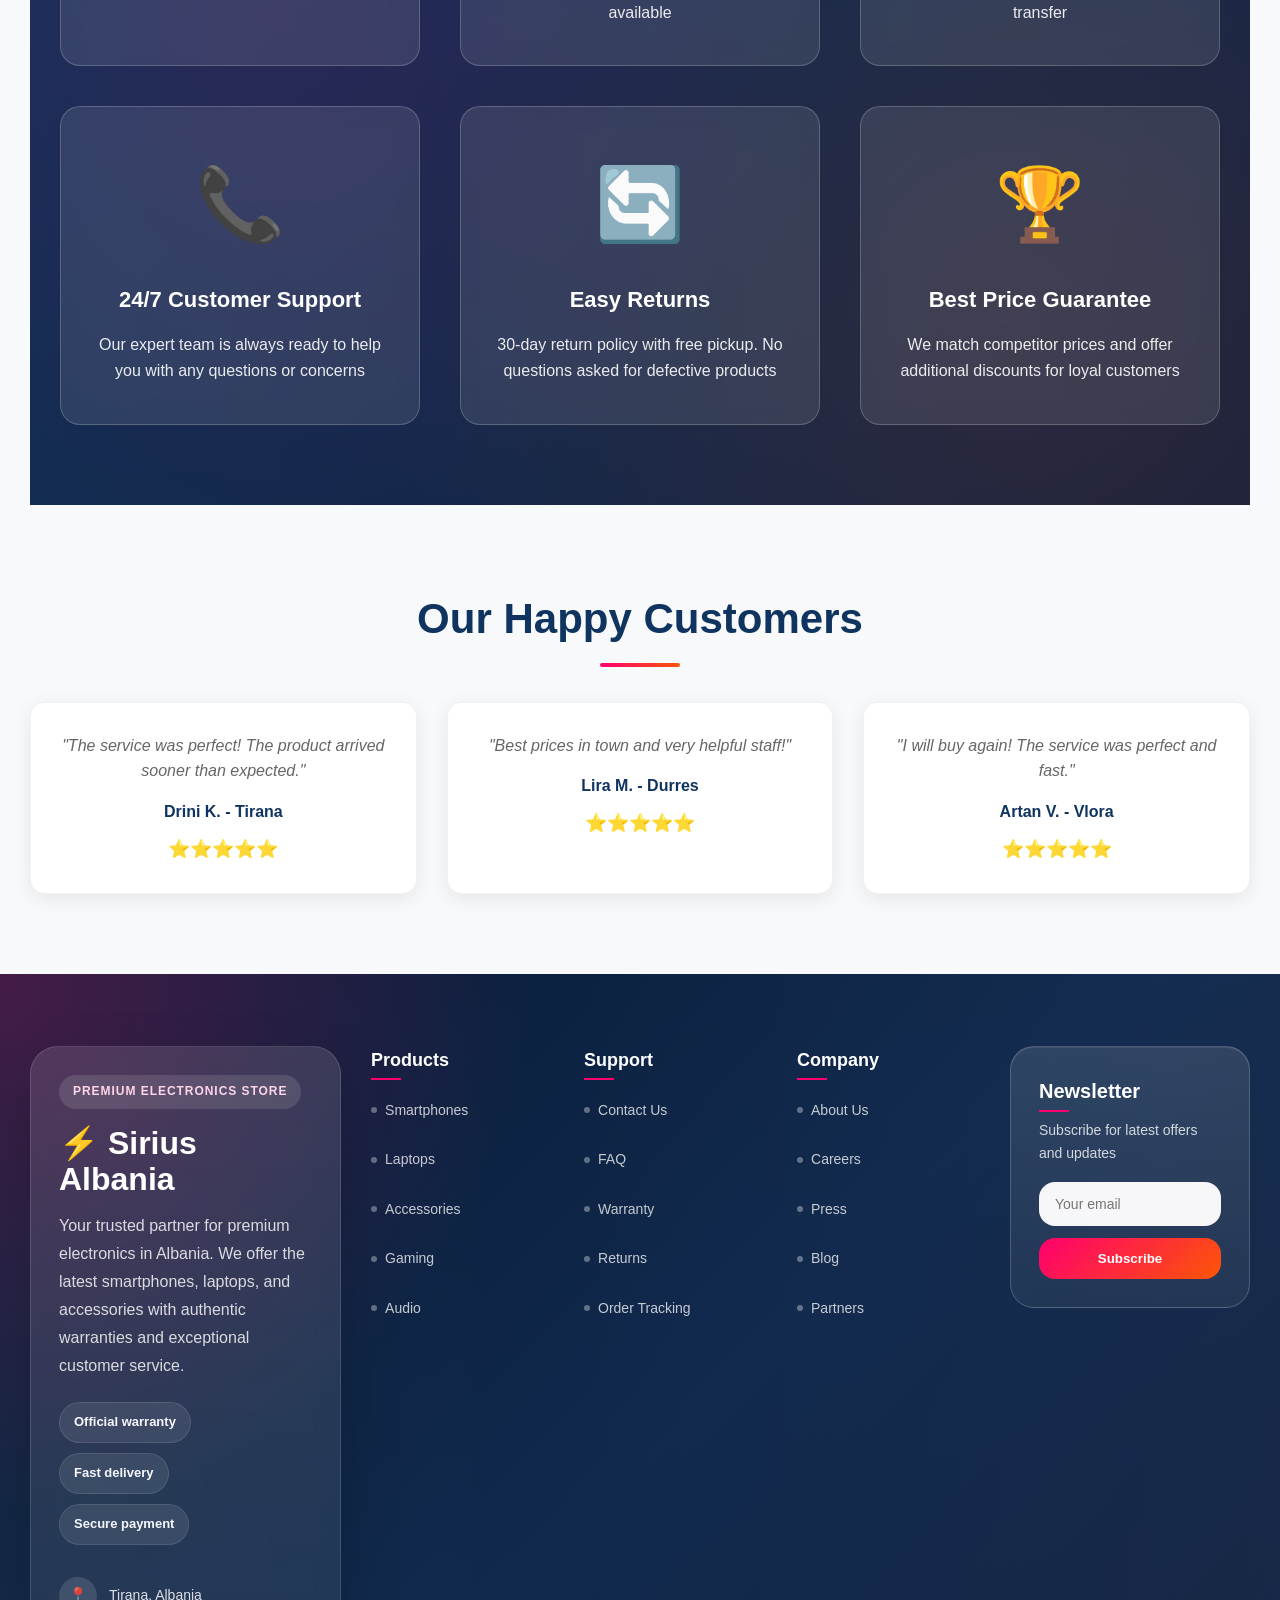
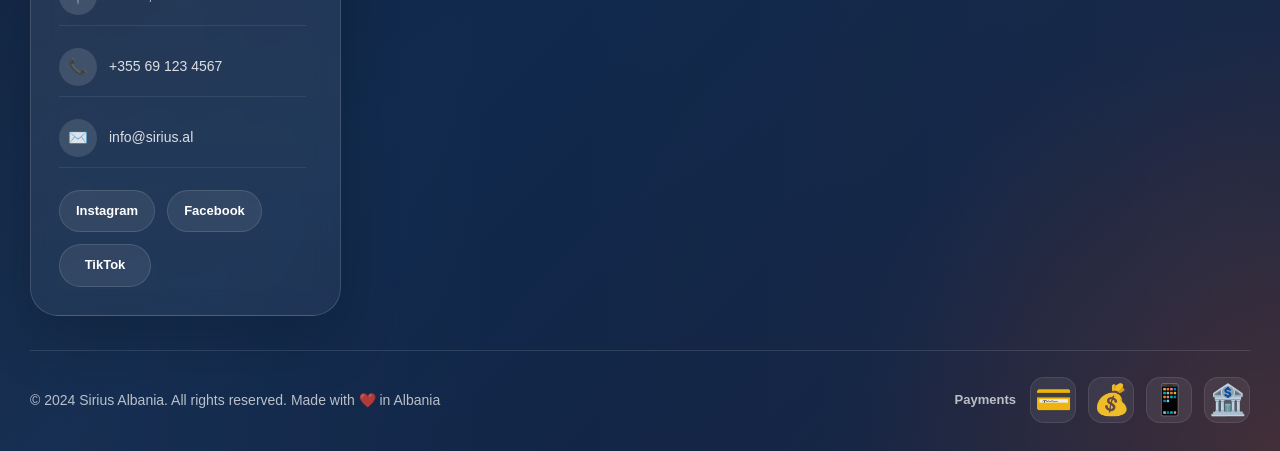
==== commit 61dc2909: "Final Commit" ====
--- a/index.html
+++ b/index.html
@@ -49,14 +49,34 @@
             <strong>Desktop</strong>
             <p>Workstations, office tech and creator setups</p>
           </div>
-        </a>
-        <a class="category-item" href="products.html?category=displays">
-          <span class="category-icon">📺</span>
-          <div>
-            <strong>Displays</strong>
-            <p>TVs, monitors and visual entertainment gear</p>
-          </div>
-        </a>
+        </a>          <a class="category-item" href="products.html?category=tablets">
+            <span class="category-icon">📱</span>
+            <div>
+              <strong>Tablets</strong>
+              <p>Portable tablets for work, creativity and entertainment</p>
+            </div>
+          </a>
+          <a class="category-item" href="products.html?category=cameras">
+            <span class="category-icon">📷</span>
+            <div>
+              <strong>Cameras</strong>
+              <p>Mirrorless, DSLR and action cameras</p>
+            </div>
+          </a>
+          <a class="category-item" href="products.html?category=tvs">
+            <span class="category-icon">📺</span>
+            <div>
+              <strong>TVs</strong>
+              <p>Smart TVs and home entertainment screens</p>
+            </div>
+          </a>
+          <a class="category-item" href="products.html?category=monitors">
+            <span class="category-icon">🖥️</span>
+            <div>
+              <strong>Monitors</strong>
+              <p>Gaming and professional computer monitors</p>
+            </div>
+          </a>
         <a class="category-item" href="products.html?category=audio">
           <span class="category-icon">🎧</span>
           <div>
@@ -108,6 +128,110 @@
         <h1>Latest Technology</h1>
         <p>Discover the newest gadgets and accessories</p>
         <a href="products.html?category=new" class="btn">New Arrivals</a>
+      </div>
+      <div class="recommended-card">
+        <div class="recommended-image">
+          &#128250;
+          <div class="recommended-badge">Fresh</div>
+        </div>
+        <div class="recommended-info">
+          <h3>Samsung Neo QLED 65"</h3>
+          <div class="rating">&#11088;&#11088;&#11088;&#11088;&#11088; (4.8)</div>
+          <div class="price">1,699 &euro;</div>
+          <button class="recommended-btn">Add to Cart</button>
+        </div>
+      </div>
+      <div class="recommended-card">
+        <div class="recommended-image">
+          &#128247;
+          <div class="recommended-badge">Creator</div>
+        </div>
+        <div class="recommended-info">
+          <h3>Canon EOS R8</h3>
+          <div class="rating">&#11088;&#11088;&#11088;&#11088;&#11088; (4.7)</div>
+          <div class="price">1,699 &euro;</div>
+          <button class="recommended-btn">Add to Cart</button>
+        </div>
+      </div>
+      <div class="recommended-card">
+        <div class="recommended-image">
+          &#128421;&#65039;
+          <div class="recommended-badge">Pro</div>
+        </div>
+        <div class="recommended-info">
+          <h3>LG UltraGear 27"</h3>
+          <div class="rating">&#11088;&#11088;&#11088;&#11088;&#11088; (4.8)</div>
+          <div class="price">599 &euro;</div>
+          <button class="recommended-btn">Add to Cart</button>
+        </div>
+      </div>
+      <div class="recommended-card">
+        <div class="recommended-image">
+          &#128268;
+          <div class="recommended-badge">Utility</div>
+        </div>
+        <div class="recommended-info">
+          <h3>Belkin 3-in-1 Charger</h3>
+          <div class="rating">&#11088;&#11088;&#11088;&#11088;&#11088; (4.6)</div>
+          <div class="price">149 &euro;</div>
+          <button class="recommended-btn">Add to Cart</button>
+        </div>
+      </div>
+      <div class="news-card">
+        <div class="news-image">
+          &#128250;
+          <div class="news-date">Dec 6, 2024</div>
+        </div>
+        <div class="news-content">
+          <h3>OLED vs Mini LED in 2025</h3>
+          <p>We break down the biggest differences between OLED and Mini LED TVs so you can choose the right screen for movies, sports, and gaming.</p>
+          <div class="news-meta">
+            <span>&#128214; 6 min read</span>
+            <a href="#" class="news-read-more">Read More &rarr;</a>
+          </div>
+        </div>
+      </div>
+      <div class="news-card">
+        <div class="news-image">
+          &#128247;
+          <div class="news-date">Dec 4, 2024</div>
+        </div>
+        <div class="news-content">
+          <h3>Mirrorless Cameras for Creators</h3>
+          <p>From travel vlogging to studio work, these mirrorless camera picks deliver sharp video, strong autofocus, and flexible lenses for every budget.</p>
+          <div class="news-meta">
+            <span>&#128214; 9 min read</span>
+            <a href="#" class="news-read-more">Read More &rarr;</a>
+          </div>
+        </div>
+      </div>
+      <div class="news-card">
+        <div class="news-image">
+          &#128421;&#65039;
+          <div class="news-date">Dec 2, 2024</div>
+        </div>
+        <div class="news-content">
+          <h3>Gaming Monitor Buying Guide</h3>
+          <p>Refresh rate, response time, IPS or OLED: this quick guide helps gamers choose the right monitor without overspending on features they do not need.</p>
+          <div class="news-meta">
+            <span>&#128214; 5 min read</span>
+            <a href="#" class="news-read-more">Read More &rarr;</a>
+          </div>
+        </div>
+      </div>
+      <div class="news-card">
+        <div class="news-image">
+          &#128268;
+          <div class="news-date">Nov 30, 2024</div>
+        </div>
+        <div class="news-content">
+          <h3>Small Accessories That Upgrade Your Setup</h3>
+          <p>Chargers, hubs, stands, and compact SSDs can make a bigger difference than you think. Here are the easiest upgrades for home and office desks.</p>
+          <div class="news-meta">
+            <span>&#128214; 4 min read</span>
+            <a href="#" class="news-read-more">Read More &rarr;</a>
+          </div>
+        </div>
       </div>
     </div>
   </div>
@@ -159,50 +283,6 @@
   </div>
 </section>
 
-<!-- Featured Categories Section -->
-<section class="featured-categories">
-  <div class="container">
-    <h2>Shop by Category</h2>
-    <div class="categories-grid">
-      <div class="category-card" onclick="window.location.href='products.html?category=smartfone'">
-        <span class="category-icon">📱</span>
-        <h3>Smartphones</h3>
-        <p>Latest models from top brands</p>
-        <span class="category-count">15+ Products</span>
-      </div>
-      <div class="category-card" onclick="window.location.href='products.html?category=laptope'">
-        <span class="category-icon">💻</span>
-        <h3>Laptops</h3>
-        <p>Gaming and professional laptops</p>
-        <span class="category-count">12+ Products</span>
-      </div>
-      <div class="category-card" onclick="window.location.href='products.html?category=aksesore'">
-        <span class="category-icon">🔌</span>
-        <h3>Accessories</h3>
-        <p>Chargers, cases, and more</p>
-        <span class="category-count">20+ Products</span>
-      </div>
-      <div class="category-card" onclick="window.location.href='products.html?category=gaming'">
-        <span class="category-icon">🎮</span>
-        <h3>Gaming</h3>
-        <p>Consoles and gaming gear</p>
-        <span class="category-count">8+ Products</span>
-      </div>
-      <div class="category-card" onclick="window.location.href='products.html?category=audio'">
-        <span class="category-icon">🎧</span>
-        <h3>Audio</h3>
-        <p>Headphones and speakers</p>
-        <span class="category-count">10+ Products</span>
-      </div>
-      <div class="category-card" onclick="window.location.href='products.html?category=smartwatch'">
-        <span class="category-icon">⌚</span>
-        <h3>Smartwatches</h3>
-        <p>Fitness trackers and smartwatches</p>
-        <span class="category-count">6+ Products</span>
-      </div>
-    </div>
-  </div>
-</section>
 
 <!-- Promotions Section -->
 <section class="promotions-section">
@@ -270,12 +350,53 @@
             <button class="promotion-btn">Shop Now</button>
           </div>
         </div>
+        <div class="promotion-card">
+          <div class="promotion-image">
+            ðŸ“º
+            <div class="promotion-badge">35% OFF</div>
+          </div>
+          <div class="promotion-info">
+            <h3>LG C3 OLED 55"</h3>
+            <div class="old-price">1,199 &euro;</div>
+            <div class="new-price">779 &euro;</div>
+            <button class="promotion-btn">Shop Now</button>
+          </div>
+        </div>
+        <div class="promotion-card">
+          <div class="promotion-image">
+            &#128421;&#65039;
+            <div class="promotion-badge">28% OFF</div>
+          </div>
+          <div class="promotion-info">
+            <h3>Samsung Odyssey G5</h3>
+            <div class="old-price">449 &euro;</div>
+            <div class="new-price">323 &euro;</div>
+            <button class="promotion-btn">Shop Now</button>
+          </div>
+        </div>
+        <div class="promotion-card">
+          <div class="promotion-image">
+            &#128268;
+            <div class="promotion-badge">45% OFF</div>
+          </div>
+          <div class="promotion-info">
+            <h3>Anker Prime Power Bank</h3>
+            <div class="old-price">99 &euro;</div>
+            <div class="new-price">54 &euro;</div>
+            <button class="promotion-btn">Shop Now</button>
+          </div>
+        </div>
       </div>
     </div>
     <div class="slider-controls">
       <button class="slider-btn prev">‹</button>
       <div class="slider-indicators">
         <div class="slider-indicator active"></div>
+        <div class="slider-indicator"></div>
+        <div class="slider-indicator"></div>
+        <div class="slider-indicator"></div>
+        <div class="slider-indicator"></div>
+        <div class="slider-indicator"></div>
         <div class="slider-indicator"></div>
         <div class="slider-indicator"></div>
       </div>
@@ -548,6 +669,54 @@
             <h3 class="product-name">Sony WH-1000XM5</h3>
             <p class="product-description">Elite wireless headphones with active noise cancellation and 30+ hours battery</p>
             <p class="product-price">429 €</p>
+            <div class="product-actions">
+              <a href="product-details.html" class="btn-view">Details</a>
+              <button class="btn-add">Add to Cart</button>
+            </div>
+          </div>
+        </div>
+        <div class="product-card">
+          <div class="product-image">&#128250;</div>
+          <div class="product-info">
+            <h3 class="product-name">Samsung QN90D 65"</h3>
+            <p class="product-description">Bright Neo QLED TV with 120Hz panel, premium HDR and strong gaming performance</p>
+            <p class="product-price">1,799 &euro;</p>
+            <div class="product-actions">
+              <a href="product-details.html" class="btn-view">Details</a>
+              <button class="btn-add">Add to Cart</button>
+            </div>
+          </div>
+        </div>
+        <div class="product-card">
+          <div class="product-image">&#128421;&#65039;</div>
+          <div class="product-info">
+            <h3 class="product-name">LG UltraGear 27GR93U</h3>
+            <p class="product-description">4K IPS gaming monitor with 144Hz refresh rate and HDMI 2.1 for next-gen consoles</p>
+            <p class="product-price">599 &euro;</p>
+            <div class="product-actions">
+              <a href="product-details.html" class="btn-view">Details</a>
+              <button class="btn-add">Add to Cart</button>
+            </div>
+          </div>
+        </div>
+        <div class="product-card">
+          <div class="product-image">&#128268;</div>
+          <div class="product-info">
+            <h3 class="product-name">Anker Prime 20,000mAh</h3>
+            <p class="product-description">High-capacity fast charger for phones, tablets and laptops when you travel</p>
+            <p class="product-price">99 &euro;</p>
+            <div class="product-actions">
+              <a href="product-details.html" class="btn-view">Details</a>
+              <button class="btn-add">Add to Cart</button>
+            </div>
+          </div>
+        </div>
+        <div class="product-card">
+          <div class="product-image">&#128241;</div>
+          <div class="product-info">
+            <h3 class="product-name">Google Pixel 8 Pro</h3>
+            <p class="product-description">Premium Android phone with excellent AI features, camera performance and clean software</p>
+            <p class="product-price">1,049 &euro;</p>
             <div class="product-actions">
               <a href="product-details.html" class="btn-view">Details</a>
               <button class="btn-add">Add to Cart</button>
@@ -1022,3 +1191,7 @@
 
 
 
+
+
+
+
--- a/css/styles.css
+++ b/css/styles.css
@@ -875,7 +875,6 @@
   display: flex;
   align-items: center;
   justify-content: center;
-  font-size: 70px;
   overflow: hidden;
   position: relative;
   transition: all 0.4s ease;
@@ -884,13 +883,20 @@
   letter-spacing: -0.04em;
 }
 
+.product-image img {
+  width: 100%;
+  height: 100%;
+  object-fit: cover;
+  display: block;
+}
+
 .product-card:hover .product-image {
   background: linear-gradient(135deg, #e8eef7 0%, #f5f7fa 100%);
   transform: scale(1.05);
 }
 
 .product-image::after {
-  content: 'Premium tech';
+  content: attr(data-badge);
   position: absolute;
   bottom: 18px;
   left: 18px;
@@ -1072,8 +1078,15 @@
   display: flex;
   align-items: center;
   justify-content: center;
-  font-size: 120px;
+  overflow: hidden;
   box-shadow: 0 20px 50px rgba(0, 0, 0, 0.1);
+}
+
+.product-detail-image img {
+  width: 100%;
+  height: 100%;
+  object-fit: cover;
+  display: block;
 }
 
 .product-detail-info h1 {
@@ -2951,4 +2964,73 @@
   min-width: 0;
 }
 
-/* ================= END FIX ================= */+/* ================= END FIX ================= */
+
+/* ================= GLOBAL EMOJI SIZE ================= */
+
+.category-item .category-icon {
+  min-width: 58px;
+  min-height: 58px;
+  font-size: 30px;
+  border-radius: 18px;
+}
+
+.product-image {
+  font-size: 72px;
+}
+
+.header-actions a,
+.user-account,
+.cart-icon {
+  font-size: 28px;
+}
+
+.payment-icon {
+  font-size: 30px;
+}
+
+.why-choose-icon {
+  font-size: 72px;
+}
+
+.promotion-image,
+.recommended-image,
+.seasonal-image,
+.news-image {
+  font-size: 64px;
+}
+
+@media (max-width: 768px) {
+  .category-item .category-icon {
+    min-width: 50px;
+    min-height: 50px;
+    font-size: 24px;
+  }
+
+  .product-image {
+    font-size: 56px;
+  }
+
+  .header-actions a,
+  .user-account,
+  .cart-icon {
+    font-size: 22px;
+  }
+
+  .payment-icon {
+    font-size: 26px;
+  }
+
+  .why-choose-icon {
+    font-size: 60px;
+  }
+
+  .promotion-image,
+  .recommended-image,
+  .seasonal-image,
+  .news-image {
+    font-size: 52px;
+  }
+}
+
+/* ================= END GLOBAL EMOJI SIZE ================= */
